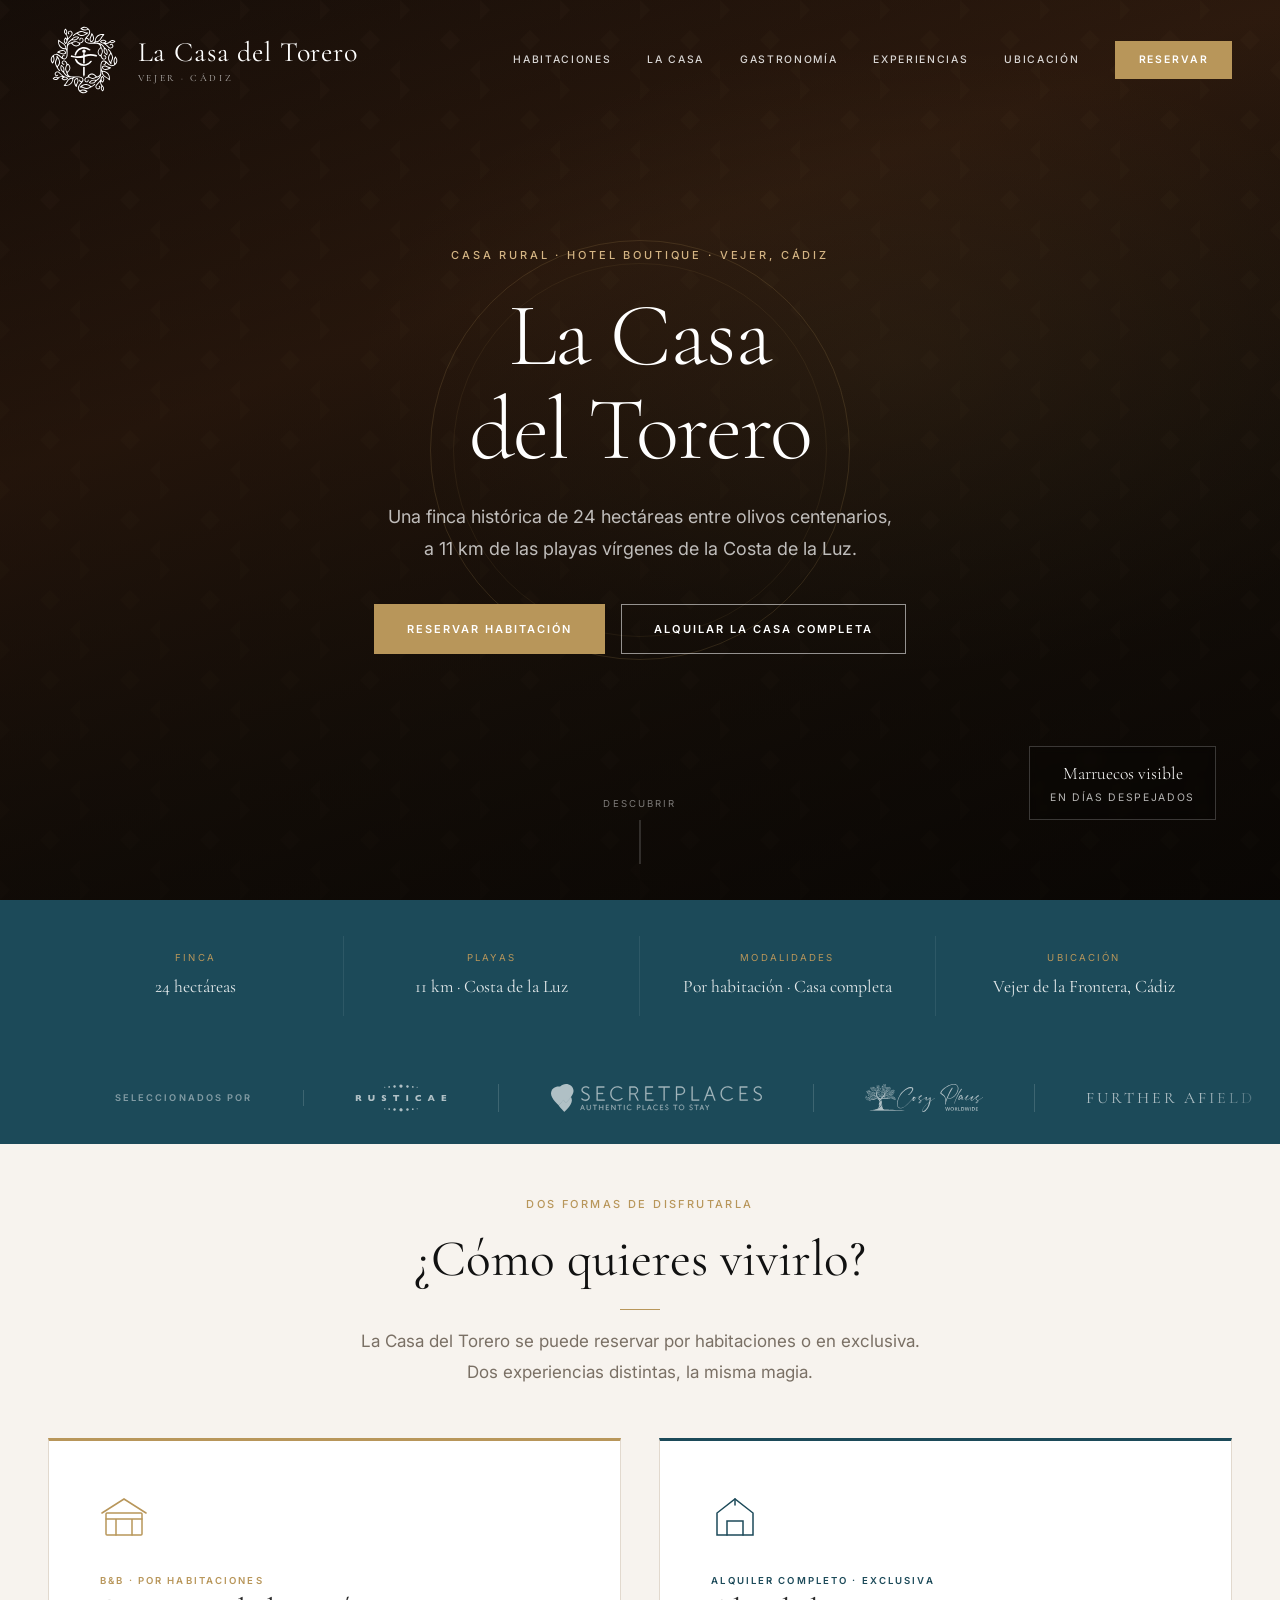
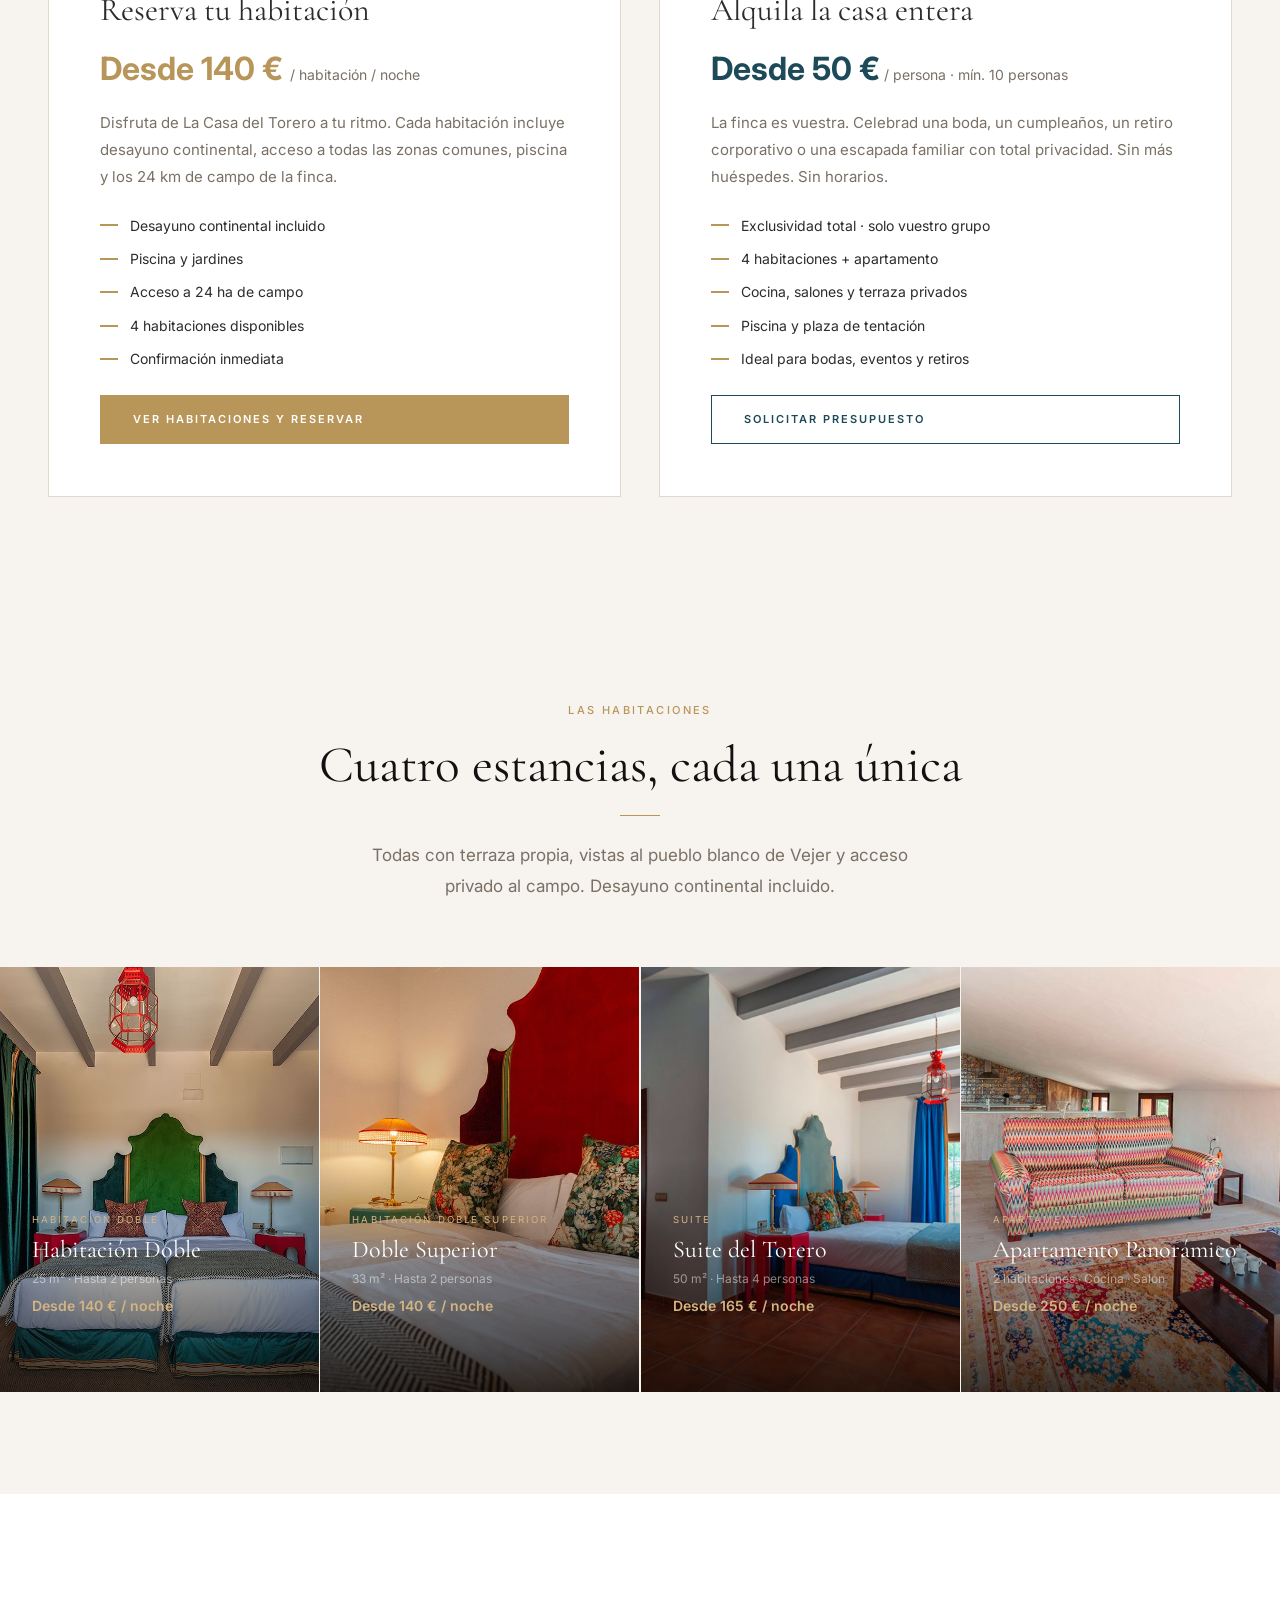
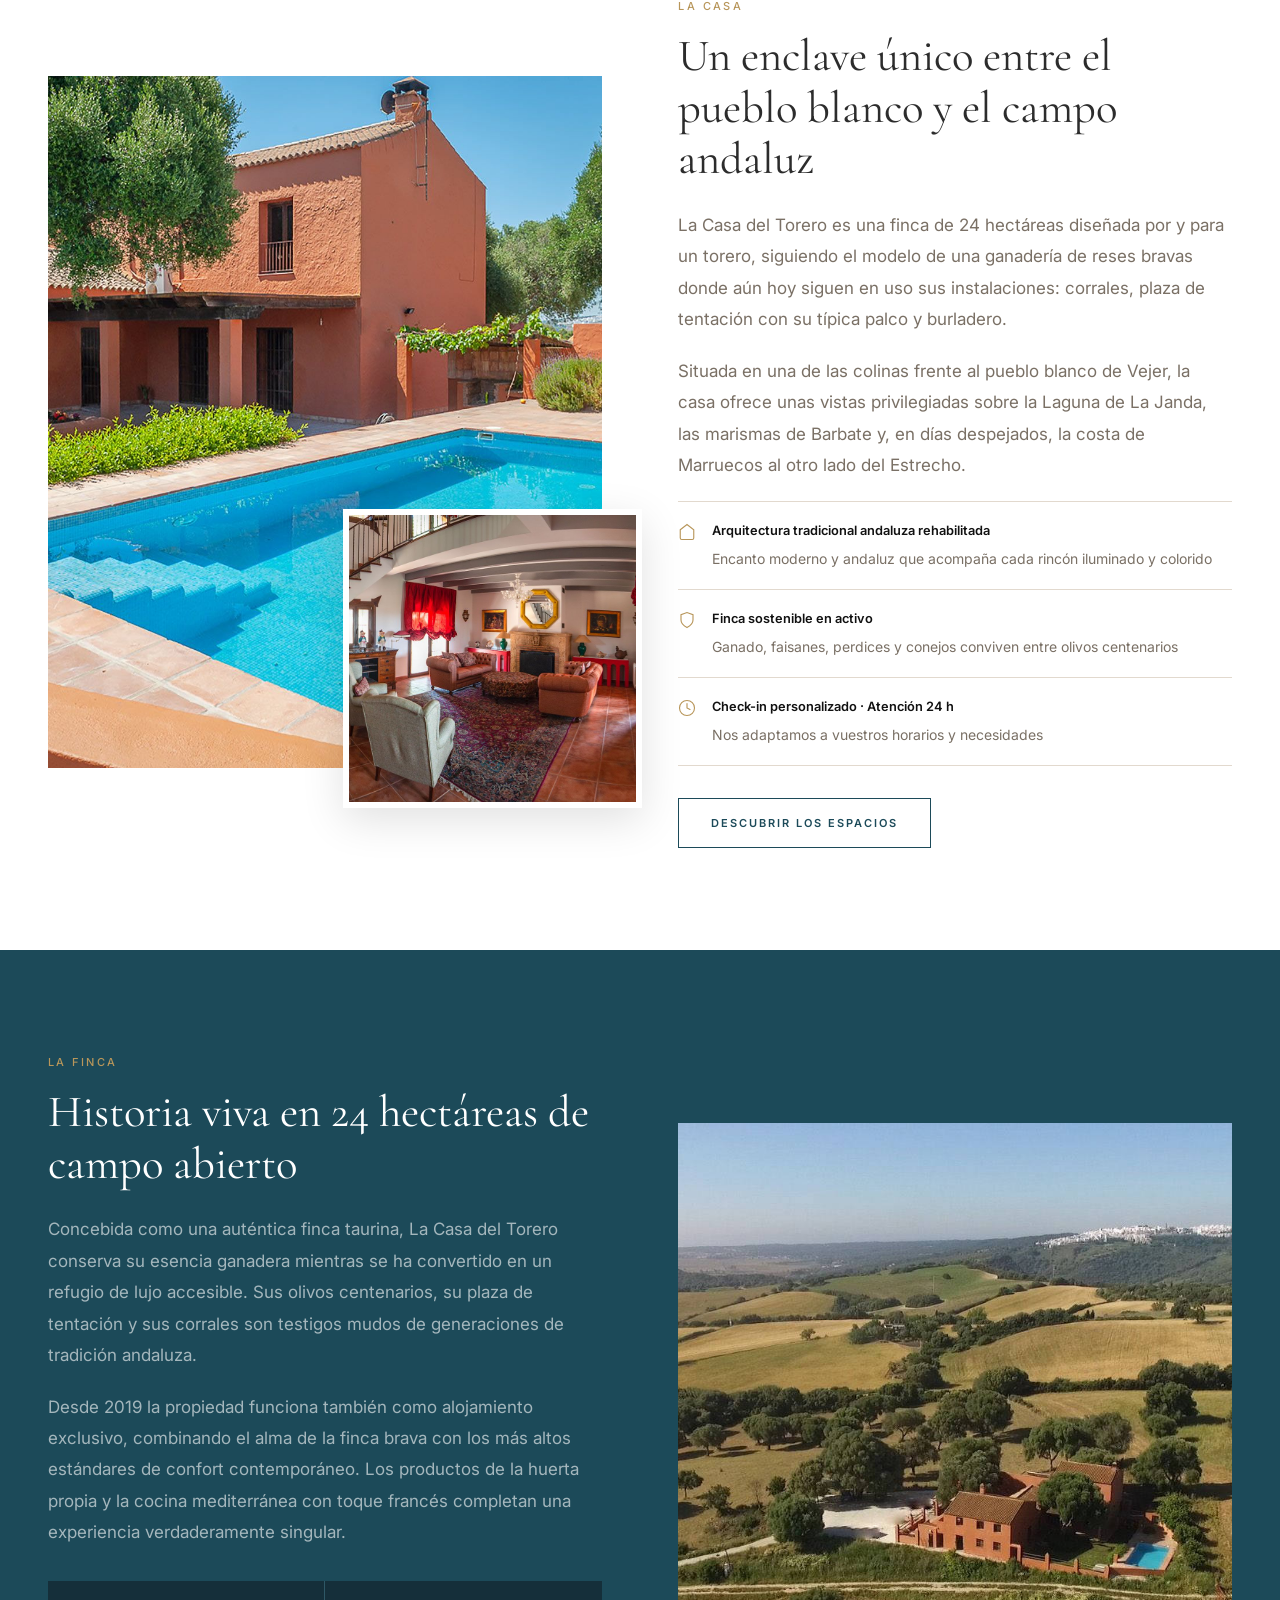
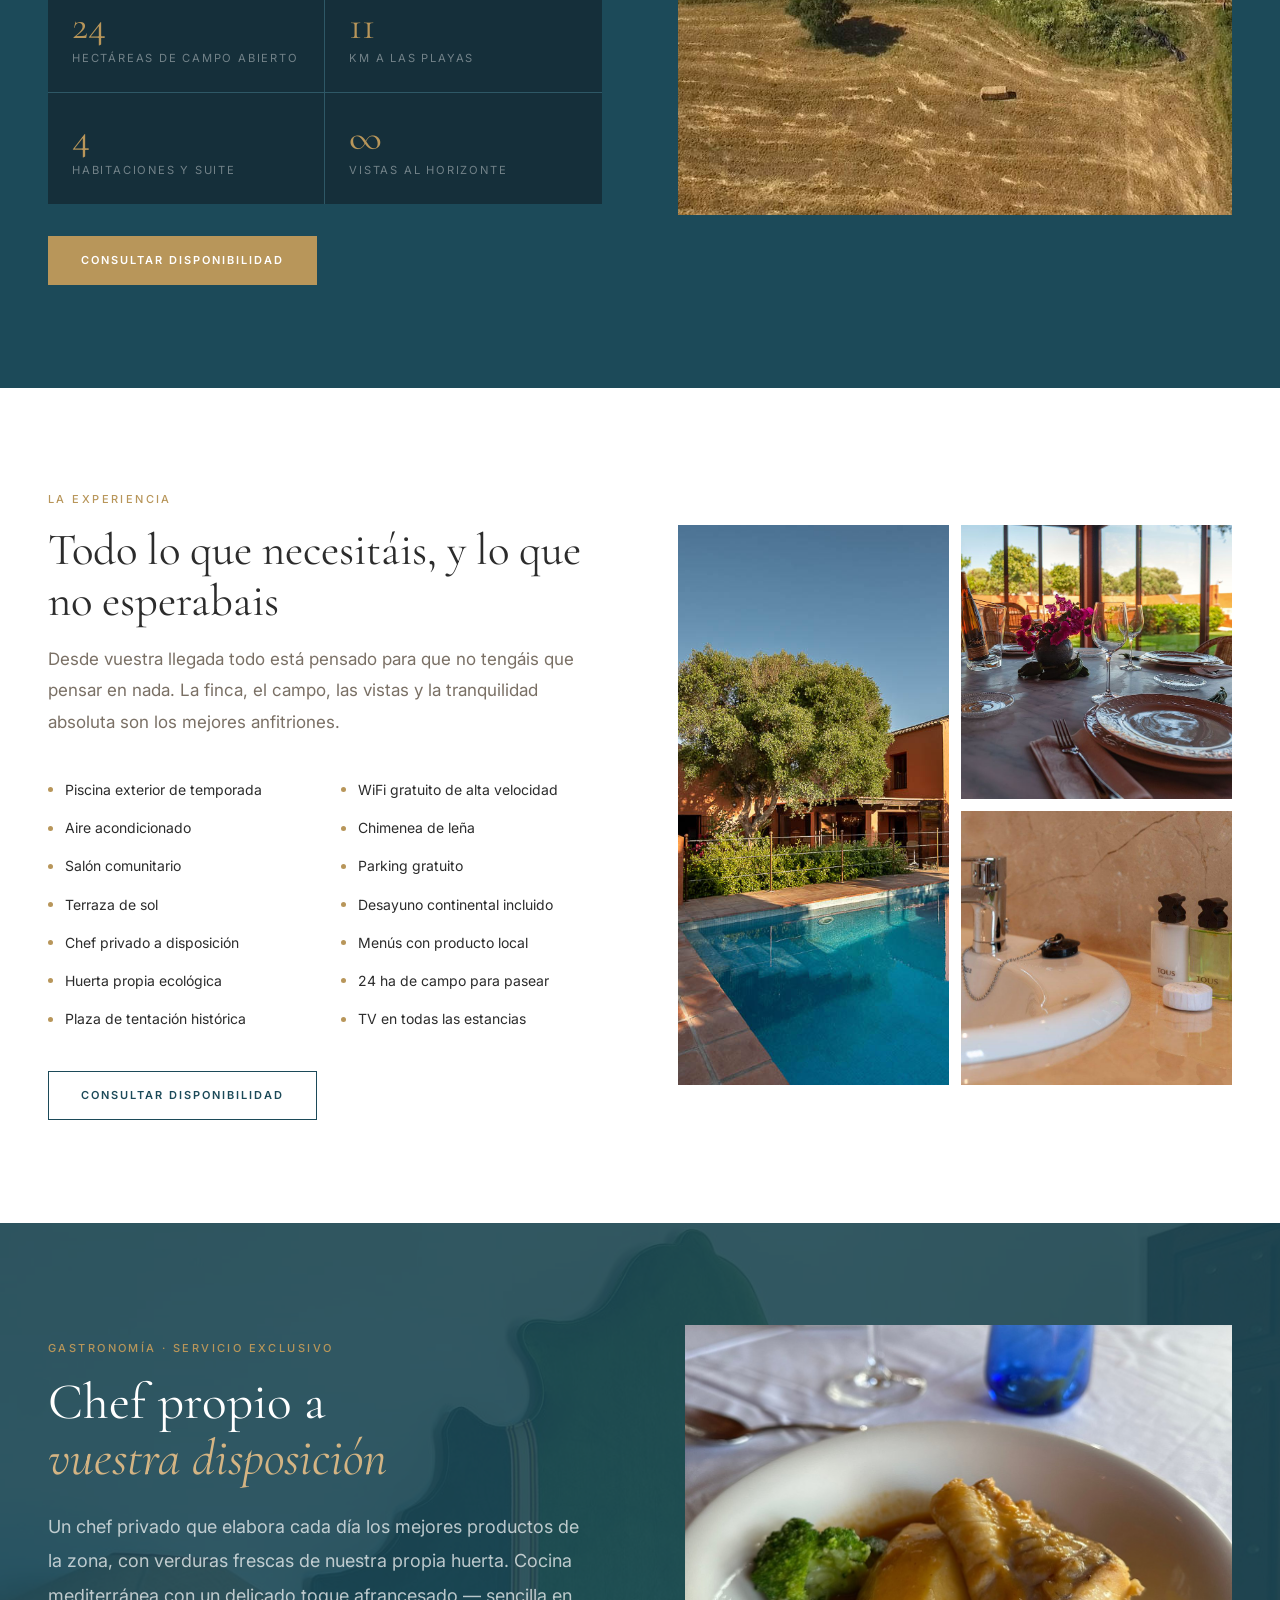
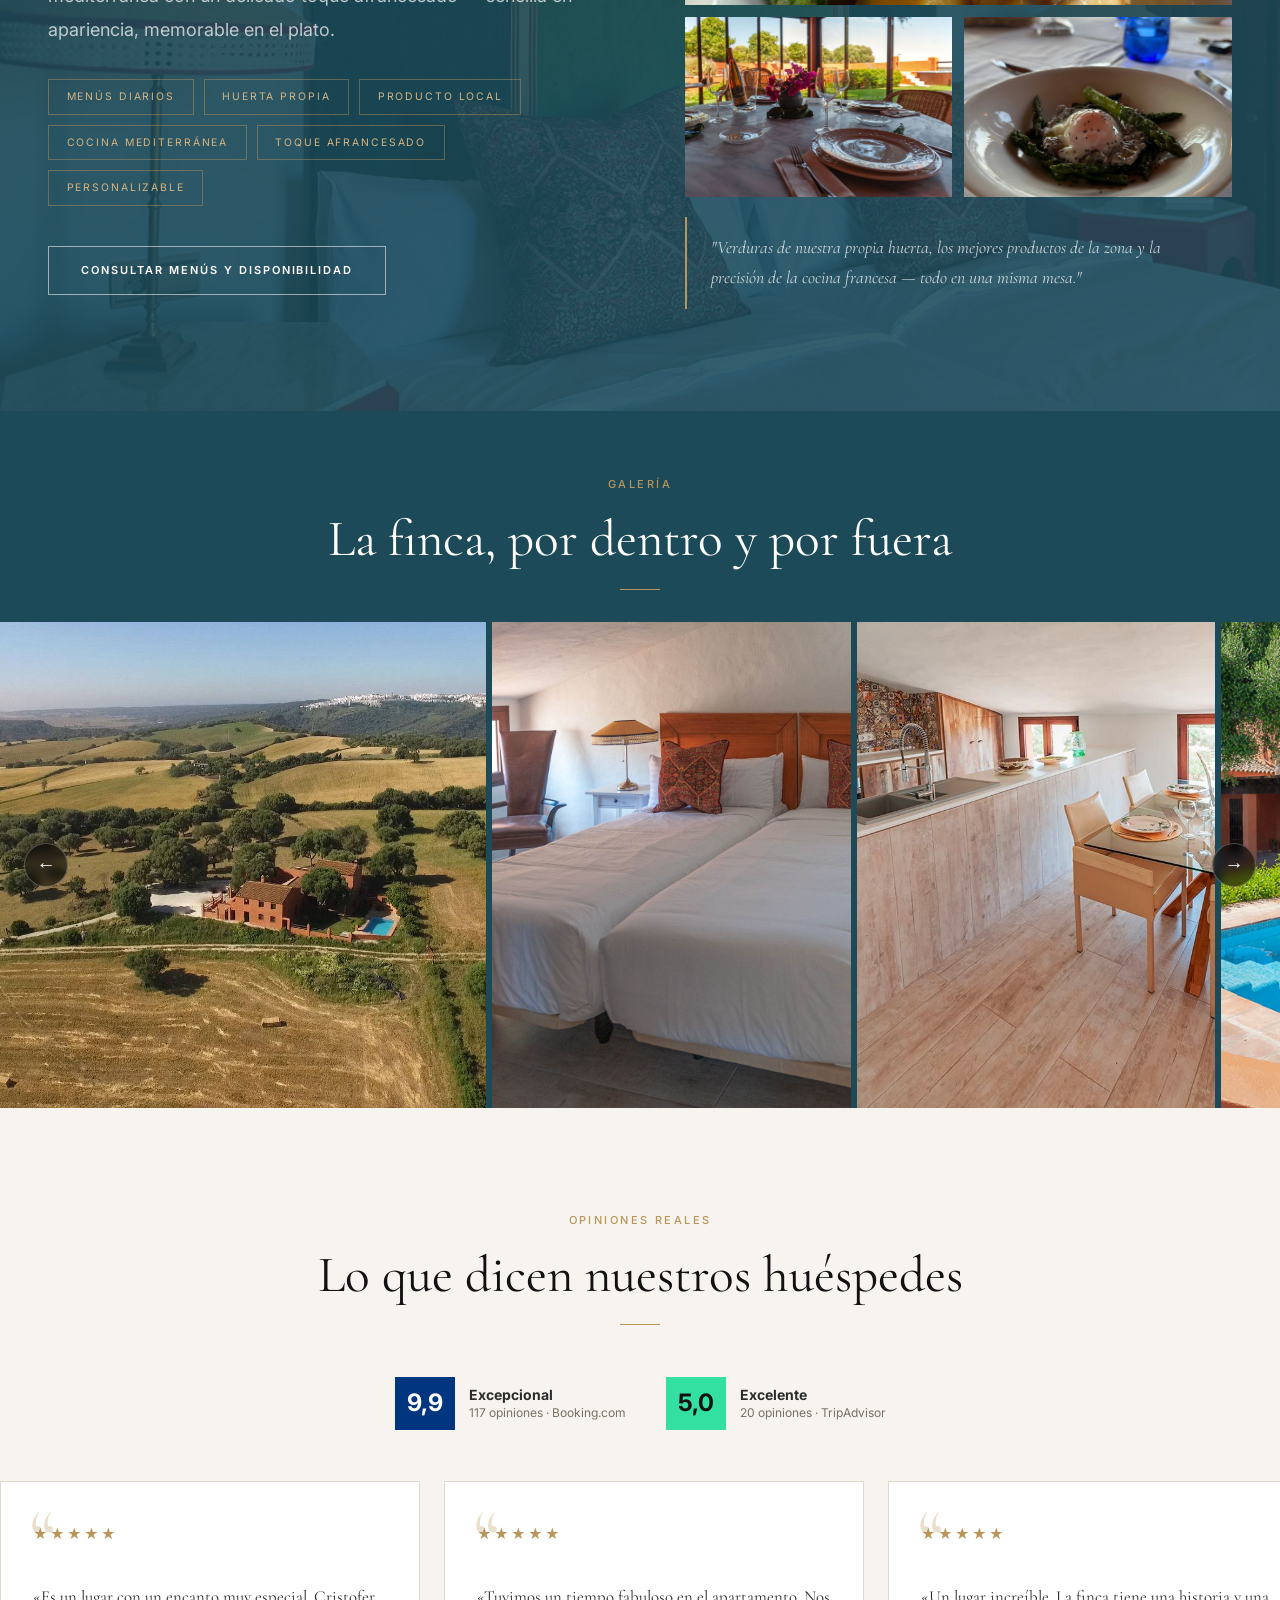
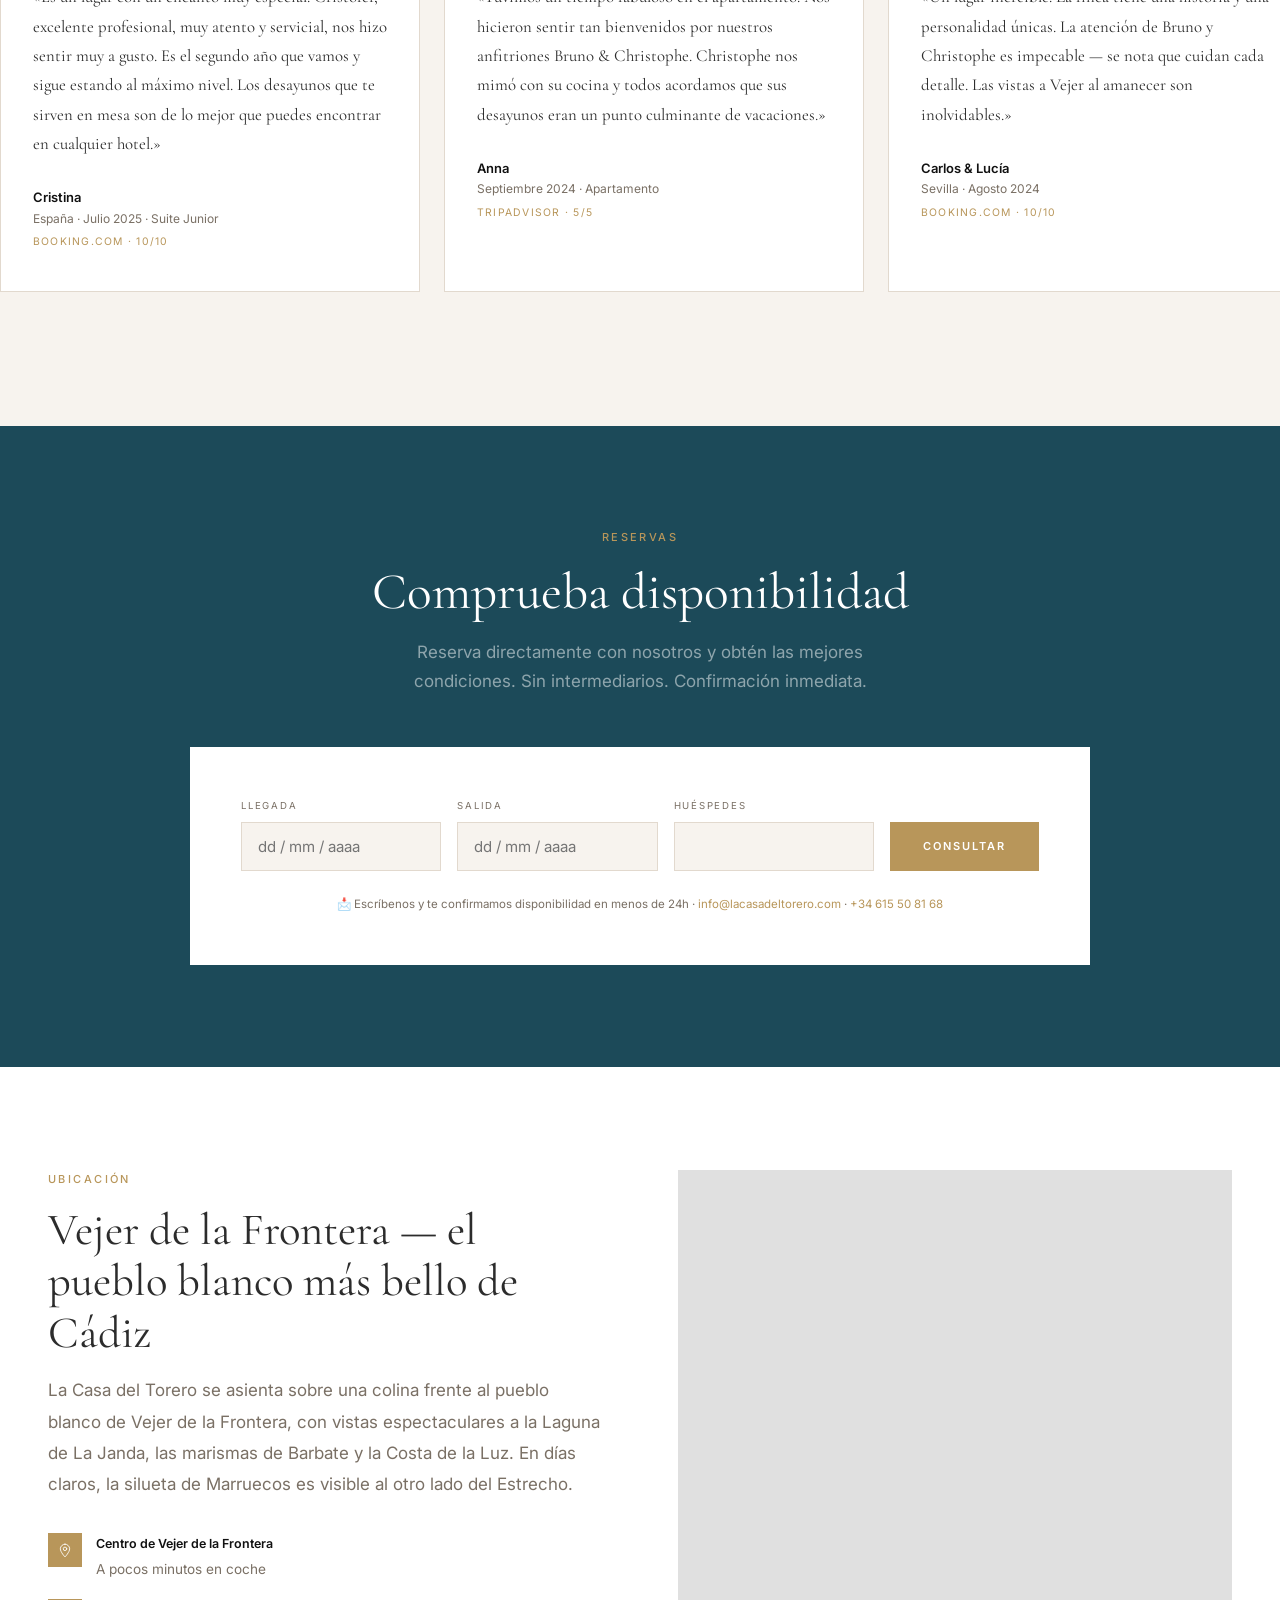
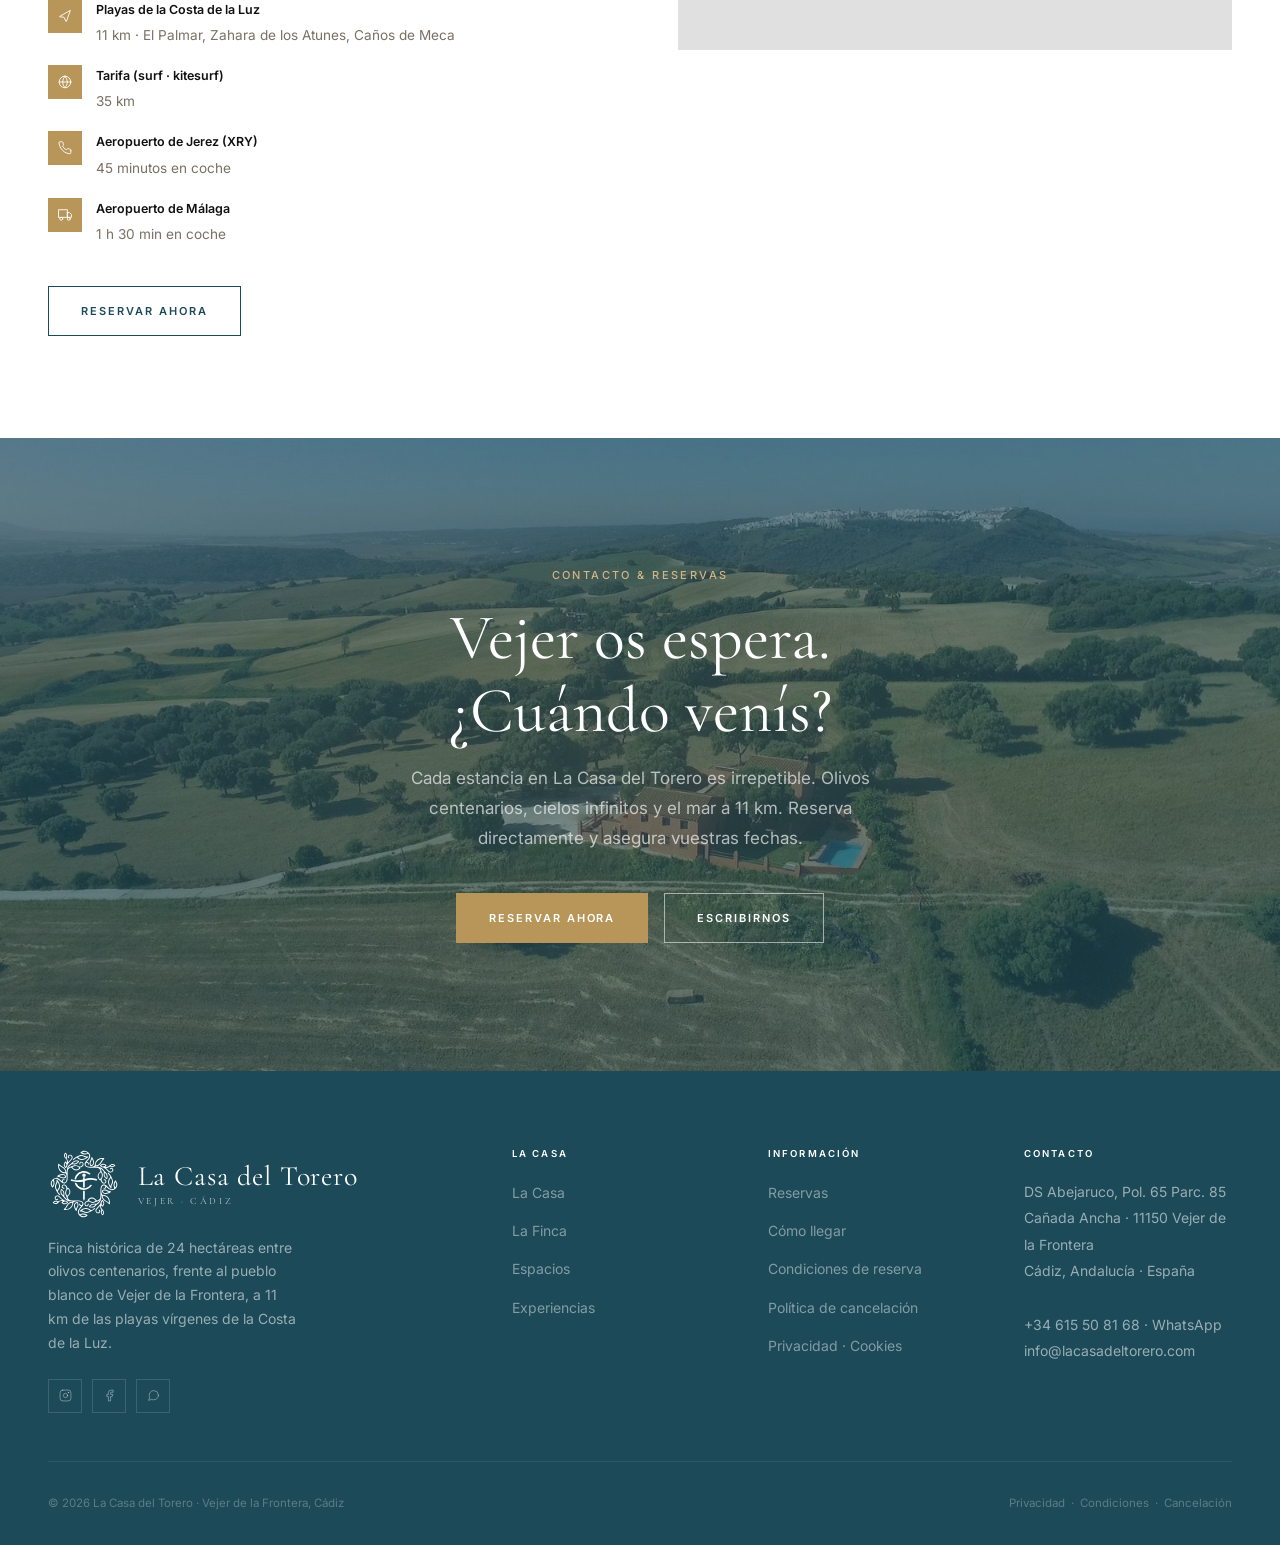
==== preview.html @ 90f1a8ae "Prestige bar: assign logo_es.svg to The Hotel Guru" ====
<!DOCTYPE html>
<html lang="es">
<head>
<meta charset="UTF-8">
<meta name="viewport" content="width=device-width, initial-scale=1">

<!-- ═══════════════════════════════════════
     SEO — Español (hreflang para EN/FR/DE via plugin de traducción)
     El plugin (p.ej. TranslatePress / Polylang) añadirá automáticamente:
     <link rel="alternate" hreflang="en" href=".../?lang=en">
     <link rel="alternate" hreflang="fr" href=".../?lang=fr">
     <link rel="alternate" hreflang="de" href=".../?lang=de">
════════════════════════════════════════ -->
<title>La Casa del Torero | Casa Rural de Lujo en Vejer de la Frontera, Cádiz</title>
<meta name="description" content="Casa rural de alquiler completo en Vejer de la Frontera. 24 hectáreas de finca, piscina, vistas a la Laguna de La Janda y a 11 km de las playas de la Costa de la Luz. Diseñada por un torero, rehabilitada con elegancia.">
<meta name="keywords" content="casa rural Vejer de la Frontera, alquiler completo Cádiz, casa rural Costa de la Luz, hotel boutique Vejer, finca Andalucía alquiler, La Casa del Torero">
<meta name="robots" content="index, follow">
<link rel="canonical" href="https://www.lacasadeltorero.com/">
<link rel="icon" type="image/svg+xml" href="assets/favicon.svg">
<link rel="alternate icon" href="assets/favicon.svg">

<!-- Open Graph -->
<meta property="og:type" content="website">
<meta property="og:title" content="La Casa del Torero | Casa Rural de Lujo · Vejer de la Frontera">
<meta property="og:description" content="Finca histórica de 24 ha en Vejer de la Frontera. Alquiler completo en exclusiva, piscina y vistas únicas a la Costa de la Luz y Marruecos.">
<meta property="og:url" content="https://www.lacasadeltorero.com/">
<meta property="og:locale" content="es_ES">
<meta property="og:locale:alternate" content="en_GB">
<meta property="og:locale:alternate" content="fr_FR">
<meta property="og:locale:alternate" content="de_DE">

<!-- Schema.org structured data — clave para SEO local y de alojamiento -->
<script type="application/ld+json">
{
  "@context": "https://schema.org",
  "@type": "LodgingBusiness",
  "name": "La Casa del Torero",
  "description": "Casa rural de alquiler completo en Vejer de la Frontera, Cádiz. Finca histórica de 24 hectáreas diseñada por un torero, con piscina y vistas a la Costa de la Luz.",
  "url": "https://www.lacasadeltorero.com",
  "telephone": "+34615508168",
  "email": "info@lacasadeltorero.com",
  "address": {
    "@type": "PostalAddress",
    "streetAddress": "DS Abejaruco, Pol. 65 Parc. 85, Cañada Ancha",
    "postalCode": "11150",
    "addressLocality": "Vejer de la Frontera",
    "addressRegion": "Cádiz",
    "addressCountry": "ES"
  },
  "geo": {
    "@type": "GeoCoordinates",
    "latitude": "36.27762390730022",
    "longitude": "-5.953142849633493"
  },
  "amenityFeature": [
    {"@type": "LocationFeatureSpecification", "name": "Piscina exterior", "value": true},
    {"@type": "LocationFeatureSpecification", "name": "WiFi gratuito", "value": true},
    {"@type": "LocationFeatureSpecification", "name": "Parking gratuito", "value": true},
    {"@type": "LocationFeatureSpecification", "name": "Aire acondicionado", "value": true},
    {"@type": "LocationFeatureSpecification", "name": "Chimenea", "value": true}
  ],
  "numberOfRooms": 4,
  "starRating": {"@type": "Rating", "ratingValue": "5"}
}
</script>

<link rel="preconnect" href="https://fonts.googleapis.com">
<link rel="preconnect" href="https://fonts.gstatic.com" crossorigin>
<link href="https://fonts.googleapis.com/css2?family=Cormorant+Garamond:ital,wght@0,300;0,400;0,500;1,300;1,400&family=Inter:wght@400;500;600&display=swap" rel="stylesheet">

<style>
/* ═══════════ VARIABLES ═══════════ */
:root {
  --cream:     #F7F3EE;
  --white:     #FFFFFF;
  --black:     #111111;
  --gold:      #B8965A;
  --gold-lt:   #D4B483;
  --blue:      #1C4A59;
  --blue-lt:   #2a6478;
  --red:       #C0655C;
  --text:      #2C2C2C;
  --muted:     #7A7065;
  --border:    #E2D9CE;
  --serif:     'Cormorant Garamond', Georgia, serif;
  --sans:      'Inter', system-ui, sans-serif;
  --max-w:     1280px;
  --py:        clamp(4rem, 8vw, 8rem);
  --ease:      0.4s cubic-bezier(0.25, 0.46, 0.45, 0.94);
}
*, *::before, *::after { box-sizing: border-box; margin: 0; padding: 0; }
html { scroll-behavior: smooth; }
body { font-family: var(--sans); color: var(--text); background: var(--white); line-height: 1.7; -webkit-font-smoothing: antialiased; }
img, video { max-width: 100%; display: block; }
a { color: inherit; text-decoration: none; }
ul { list-style: none; }
.container { width: 100%; max-width: var(--max-w); margin-inline: auto; padding-inline: clamp(1.25rem,5vw,3rem); }
h1,h2,h3,h4 { font-family: var(--serif); font-weight: 400; line-height: 1.15; }
.eyebrow { font-family: var(--sans); font-size: .6875rem; font-weight: 500; letter-spacing: .22em; text-transform: uppercase; color: var(--gold); display: block; margin-bottom: 1rem; }
.section-title { font-size: clamp(2.25rem,4vw,3.75rem); color: var(--black); }
.section-body { font-size: 1.0625rem; color: var(--muted); max-width: 52ch; line-height: 1.85; }
.gold-rule { width: 40px; height: 1px; background: var(--gold); margin: 1.25rem auto 0; }

/* ═══════════ BUTTONS ═══════════ */
.btn {
  display: inline-flex; align-items: center; gap: .625rem;
  font-family: var(--sans); font-size: .6875rem; font-weight: 600;
  letter-spacing: .18em; text-transform: uppercase;
  padding: .9rem 2rem; border: 1.5px solid currentColor;
  transition: background var(--ease), color var(--ease), border-color var(--ease);
  cursor: pointer;
}
.btn--gold   { background: var(--gold); border-color: var(--gold); color: var(--white); }
.btn--gold:hover { background: #9e7d48; border-color: #9e7d48; color: var(--white); }
.btn--ghost  { background: transparent; border-color: rgba(255,255,255,.55); color: var(--white); }
.btn--ghost:hover { background: var(--white); border-color: var(--white); color: var(--black); }
.btn--dark   { background: transparent; border-color: var(--blue); color: var(--blue); }
.btn--dark:hover { background: var(--blue); border-color: var(--blue); color: var(--white); }

/* NAV CTA — fijo, nunca blanco sobre blanco */
.nav-cta {
  font-family: var(--sans); font-size: .65rem; font-weight: 600;
  letter-spacing: .18em; text-transform: uppercase;
  padding: .55rem 1.4rem;
  border: 1.5px solid var(--gold);
  background: var(--gold); color: var(--white);
  transition: background var(--ease), color var(--ease);
}
.nav-cta:hover { background: #9e7d48; border-color: #9e7d48; color: var(--white); }
#site-header.scrolled .nav-cta { background: var(--gold); border-color: var(--gold); color: var(--white); }
#site-header.scrolled .nav-cta:hover { background: #9e7d48; }

/* ═══════════ HEADER ═══════════ */
#site-header {
  position: fixed; top: 0; left: 0; right: 0; z-index: 100;
  padding: 1.5rem 0;
  transition: background var(--ease), padding var(--ease), box-shadow var(--ease);
}
#site-header.scrolled {
  background: rgba(255,255,255,.97); backdrop-filter: blur(10px);
  padding: .875rem 0; box-shadow: 0 1px 0 var(--border);
}
#site-header .container { display: flex; align-items: center; justify-content: space-between; }

.site-logo {
  display: flex; align-items: center; gap: 1.1rem;
  color: var(--white); transition: color var(--ease); text-decoration: none;
  z-index: 101; position: relative;
}
.site-logo__svg { height: 72px; width: auto; flex-shrink: 0; }
.site-logo__name {
  font-family: var(--serif); font-size: 1.75rem; font-weight: 400;
  letter-spacing: .03em; line-height: 1.15; color: inherit;
  white-space: nowrap;
}
.site-logo__name em {
  display: block; font-style: normal; font-size: .6rem;
  letter-spacing: .28em; text-transform: uppercase; opacity: .7; margin-top: .25rem;
}
#site-header.scrolled .site-logo { color: var(--blue); }
#site-footer .site-logo { color: var(--white); }
#site-footer .site-logo:hover { color: var(--gold-lt); }

.primary-nav { display: flex; align-items: center; gap: 2.25rem; }
.primary-nav > a:not(.nav-cta) {
  font-size: .65rem; font-weight: 500; letter-spacing: .16em; text-transform: uppercase;
  color: rgba(255,255,255,.82); transition: color var(--ease); position: relative;
}
.primary-nav > a:not(.nav-cta)::after {
  content: ''; position: absolute; bottom: -3px; left: 0; width: 0; height: 1px;
  background: var(--gold); transition: width var(--ease);
}
.primary-nav > a:not(.nav-cta):hover { color: var(--white); }
.primary-nav > a:not(.nav-cta):hover::after { width: 100%; }
#site-header.scrolled .primary-nav > a:not(.nav-cta) { color: var(--muted); }
#site-header.scrolled .primary-nav > a:not(.nav-cta):hover { color: var(--blue); }

.nav-toggle { display: none; flex-direction: column; gap: 5px; background: none; border: none; cursor: pointer; padding: 4px; z-index: 101; }
.nav-toggle span { display: block; width: 26px; height: 1.5px; background: var(--white); transition: var(--ease); }
#site-header.scrolled .nav-toggle span { background: var(--black); }

/* ═══════════ HERO (vídeo) ═══════════ */
.hero {
  position: relative; height: 100svh; min-height: 620px;
  display: flex; align-items: center; justify-content: center;
  text-align: center; overflow: hidden;
}

/* Contenedor vídeo */
.hero__video-wrap {
  position: absolute; inset: 0; z-index: 0;
}
.hero__video-wrap video {
  width: 100%; height: 100%; object-fit: cover;
  /* Fallback si no hay vídeo: gradiente que simula la finca */
}
/* Fallback cuando no hay fichero de vídeo (preview) */
.hero__video-wrap::before {
  content: '';
  position: absolute; inset: 0;
  background: linear-gradient(160deg, #1a100a 0%, #3b2212 35%, #22180e 65%, #0d0a06 100%);
  z-index: -1;
}
/* Patrón decorativo sobre el fondo fallback */
.hero__video-wrap::after {
  content: '';
  position: absolute; inset: 0;
  background-image:
    radial-gradient(ellipse 60% 50% at 70% 40%, rgba(185,150,90,.12) 0%, transparent 70%),
    url("data:image/svg+xml,%3Csvg width='80' height='80' viewBox='0 0 80 80' xmlns='http://www.w3.org/2000/svg'%3E%3Cg fill='%23c9a96e' fill-opacity='0.035'%3E%3Cpath d='M40 40 L50 30 L60 40 L50 50Z'/%3E%3Cpath d='M0 0 L10 10 L0 20Z'/%3E%3Cpath d='M80 80 L70 70 L80 60Z'/%3E%3C/g%3E%3C/svg%3E");
  pointer-events: none;
}

.hero__overlay {
  position: absolute; inset: 0; z-index: 1;
  background: linear-gradient(
    to bottom,
    rgba(8,5,3,.28) 0%,
    rgba(8,5,3,.48) 55%,
    rgba(8,5,3,.68) 100%
  );
}

/* Círculo decorativo dorado */
.hero__deco {
  position: absolute; z-index: 2;
  width: 420px; height: 420px;
  border: 1px solid rgba(185,150,90,.18); border-radius: 50%;
  top: 50%; left: 50%; transform: translate(-50%,-50%);
  pointer-events: none;
}
.hero__deco::before {
  content: ''; position: absolute; inset: 22px;
  border: 1px solid rgba(185,150,90,.09); border-radius: 50%;
}

.hero__content {
  position: relative; z-index: 3;
  color: var(--white); padding-inline: 1.5rem; max-width: 820px;
}
.hero__eyebrow {
  font-family: var(--sans); font-size: .6875rem; font-weight: 500;
  letter-spacing: .26em; text-transform: uppercase; color: var(--gold-lt);
  display: block; margin-bottom: 1.5rem;
  opacity: 0; transform: translateY(16px); animation: fadeUp .9s .3s forwards;
}
.hero__title {
  font-family: var(--serif); font-size: clamp(3rem,7vw,6.5rem);
  font-weight: 300; line-height: 1.05; letter-spacing: -.02em; margin-bottom: 1.5rem;
  opacity: 0; transform: translateY(20px); animation: fadeUp .9s .55s forwards;
}
.hero__subtitle {
  font-size: clamp(.9375rem,1.5vw,1.125rem); color: rgba(255,255,255,.72);
  max-width: 46ch; margin-inline: auto; margin-bottom: 2.5rem; line-height: 1.75;
  opacity: 0; transform: translateY(16px); animation: fadeUp .9s .8s forwards;
}
.hero__actions {
  display: flex; gap: 1rem; justify-content: center; flex-wrap: wrap;
  opacity: 0; transform: translateY(16px); animation: fadeUp .9s 1.05s forwards;
}

/* Indicador "Morocco visible" */
.hero__badge {
  position: absolute; bottom: 5rem; right: clamp(1.5rem,5vw,4rem); z-index: 3;
  border: 1px solid rgba(255,255,255,.2); padding: .75rem 1.25rem;
  color: rgba(255,255,255,.7); font-size: .65rem; letter-spacing: .16em;
  text-transform: uppercase; text-align: center; backdrop-filter: blur(4px);
  background: rgba(0,0,0,.2);
  opacity: 0; animation: fadeUp .9s 1.4s forwards;
}
.hero__badge strong { display: block; font-family: var(--serif); font-size: 1.1rem; color: var(--white); letter-spacing: 0; text-transform: none; font-weight: 300; }

.hero__scroll {
  position: absolute; bottom: 2.25rem; left: 50%; transform: translateX(-50%);
  z-index: 3; display: flex; flex-direction: column; align-items: center; gap: .5rem;
  color: rgba(255,255,255,.45); font-size: .6rem; letter-spacing: .22em; text-transform: uppercase;
}
.hero__scroll::after {
  content: ''; width: 1px; height: 44px; background: rgba(255,255,255,.3);
  animation: scrollLine 1.8s ease-in-out infinite;
}


/* ═══════════ INTRO STRIP ═══════════ */
.intro-strip { background: var(--blue); color: var(--white); padding: 2.25rem 0; }
.intro-strip__inner { display: grid; grid-template-columns: repeat(4,1fr); text-align: center; }
.intro-strip__item { padding: .875rem 1.5rem; border-right: 1px solid rgba(255,255,255,.08); }
.intro-strip__item:last-child { border-right: none; }
.intro-strip__label { font-size: .6rem; letter-spacing: .22em; text-transform: uppercase; color: var(--gold); margin-bottom: .375rem; }
.intro-strip__value { font-family: var(--serif); font-size: 1.1rem; color: rgba(255,255,255,.88); }

/* ═══════════ ABOUT ═══════════ */
.about { padding: var(--py) 0; background: var(--white); }
.about__inner { display: grid; grid-template-columns: 1fr 1fr; gap: clamp(3rem,6vw,7rem); align-items: center; }
.about__image-wrap { position: relative; }
.about__image-main {
  width: 100%; aspect-ratio: 4/5; object-fit: cover;
  background: linear-gradient(145deg, #e8ddd0, #d4c4b0);
  display: flex; align-items: center; justify-content: center;
}
.img-ph { display: flex; flex-direction: column; align-items: center; justify-content: center; width: 100%; height: 100%; color: var(--muted); font-size: .7rem; letter-spacing: .12em; text-transform: uppercase; gap: .75rem; font-family: var(--sans); }
.img-ph svg { opacity: .25; }
.about__image-accent {
  position: absolute; bottom: -2.5rem; right: -2.5rem; width: 54%;
  aspect-ratio: 1; background: linear-gradient(145deg, #c4b09a, #b09880);
  border: 6px solid var(--white); box-shadow: 0 12px 40px rgba(0,0,0,.12);
  display: flex; align-items: center; justify-content: center;
}
.about__title { font-size: clamp(2rem,3.5vw,3.25rem); margin-bottom: 1.5rem; }
.about__text { font-size: 1.0625rem; color: var(--muted); line-height: 1.85; margin-bottom: 1.25rem; }
.about__detail { display: flex; align-items: flex-start; gap: 1rem; padding: 1.1rem 0; border-top: 1px solid var(--border); }
.about__detail:last-of-type { border-bottom: 1px solid var(--border); margin-bottom: 2rem; }
.about__detail-icon { width: 18px; height: 18px; flex-shrink: 0; margin-top: 3px; color: var(--gold); }
.about__detail-text strong { display: block; font-size: .8rem; font-weight: 600; margin-bottom: .18rem; color: var(--black); font-family: var(--sans); }
.about__detail-text span { font-size: .875rem; color: var(--muted); }

/* ═══════════ FINCA / HISTORIA ═══════════ */
.finca { padding: var(--py) 0; background: var(--blue); color: var(--white); }
.finca__inner { display: grid; grid-template-columns: 1fr 1fr; gap: clamp(3rem,6vw,7rem); align-items: center; }
.finca__content .eyebrow { color: var(--gold); }
.finca__title { font-size: clamp(2rem,3.5vw,3.25rem); color: var(--white); margin-bottom: 1.5rem; }
.finca__text { font-size: 1.0625rem; color: rgba(255,255,255,.6); line-height: 1.85; margin-bottom: 1.25rem; }
.finca__stat-grid { display: grid; grid-template-columns: 1fr 1fr; gap: 1px; background: rgba(255,255,255,.08); margin: 2rem 0; }
.finca__stat { background: var(--blue-dark, #152f3a); padding: 1.5rem; }
.finca__stat-number { font-family: var(--serif); font-size: 2.5rem; color: var(--gold); line-height: 1; margin-bottom: .25rem; }
.finca__stat-label { font-size: .7rem; letter-spacing: .16em; text-transform: uppercase; color: rgba(255,255,255,.4); }
.finca__image {
  width: 100%; aspect-ratio: 4/5;
  background: linear-gradient(145deg, #2d1e14, #1a1209);
  display: flex; align-items: center; justify-content: center;
}

/* ═══════════ SPACES ═══════════ */
.spaces { padding: var(--py) 0; background: var(--cream); }
.spaces__header { text-align: center; margin-bottom: clamp(3rem,5vw,5rem); }
.spaces__header .section-body { margin-inline: auto; margin-top: 1rem; }
.spaces__grid { display: grid; grid-template-columns: repeat(4,1fr); gap: 1.5px; }
.space-card { position: relative; overflow: hidden; cursor: pointer; }
.space-card__img {
  width: 100%; aspect-ratio: 3/4; object-fit: cover;
  transition: transform .7s ease; display: flex; align-items: center; justify-content: center;
}
.space-card:hover .space-card__img { transform: scale(1.05); }
.s1 { background: linear-gradient(145deg,#4a3020,#2d1e12); }
.s2 { background: linear-gradient(145deg,#2a2018,#1a1510); }
.s3 { background: linear-gradient(145deg,#1a2820,#101812); }
.space-card__overlay {
  position: absolute; inset: 0;
  background: linear-gradient(to top,rgba(8,5,3,.78) 0%,rgba(8,5,3,0) 55%);
  display: flex; flex-direction: column; justify-content: flex-end;
  padding: 2rem; color: var(--white);
}
.space-card__tag { font-size: .6rem; letter-spacing: .22em; text-transform: uppercase; color: var(--gold-lt); margin-bottom: .5rem; }
.space-card__name { font-family: var(--serif); font-size: 1.5rem; line-height: 1.2; margin-bottom: .25rem; }
.space-card__size { font-size: .75rem; color: rgba(255,255,255,.5); margin-bottom: .25rem; }
.space-card__desc { font-size: .8125rem; color: rgba(255,255,255,.65); max-height: 0; overflow: hidden; transition: max-height .4s ease, opacity .4s ease; opacity: 0; }
.space-card:hover .space-card__desc { max-height: 80px; opacity: 1; }

/* ═══════════ SPACES PRICE ═══════════ */
.space-card__price { font-size: .875rem; color: var(--gold-lt); font-weight: 600; margin-bottom: .5rem; }
.space-card__cta { display: inline-block; margin-top: .75rem; font-size: .72rem; letter-spacing: .14em; text-transform: uppercase; color: var(--white); border-bottom: 1px solid rgba(255,255,255,.45); padding-bottom: 2px; transition: color var(--ease), border-color var(--ease); opacity:0; transition: opacity .4s ease .1s; }
.space-card:hover .space-card__cta { opacity: 1; }
.space-card:hover .space-card__cta:hover { color: var(--gold); border-color: var(--gold); }

/* ═══════════ MODALITY ═══════════ */
.modality { padding: clamp(2rem,4vw,4rem) 0 var(--py); background: var(--cream); }
.modality__header { text-align: center; margin-bottom: clamp(2.5rem,4vw,4rem); }
.modality__header p { max-width: 52ch; margin: 1rem auto 0; color: var(--muted); font-size: 1.0625rem; line-height: 1.8; }
.modality__grid { display: grid; grid-template-columns: 1fr 1fr; gap: clamp(1.5rem,3vw,2.5rem); }
.modality-card { background: var(--white); border: 1px solid var(--border); padding: clamp(2rem,4vw,3.5rem); display: flex; flex-direction: column; gap: 1.5rem; transition: box-shadow var(--ease); }
.modality-card:hover { box-shadow: 0 12px 40px rgba(0,0,0,.08); }
.modality-card--house { border-top: 3px solid var(--blue); }
.modality-card--rooms { border-top: 3px solid var(--gold); }
.modality-card__icon { width: 48px; height: 48px; }
.modality-card__title { font-family: var(--serif); font-size: clamp(1.75rem,2.5vw,2.25rem); line-height: 1.15; }
.modality-card__price { font-size: 2rem; font-weight: 700; color: var(--blue); line-height: 1; }
.modality-card__price span { font-size: .875rem; font-weight: 400; color: var(--muted); }
.modality-card--rooms .modality-card__price { color: var(--gold); }
.modality-card__desc { color: var(--muted); font-size: .9375rem; line-height: 1.8; }
.modality-card__features { display: flex; flex-direction: column; gap: .6rem; }
.modality-card__feat { display: flex; align-items: center; gap: .75rem; font-size: .875rem; color: var(--text); }
.modality-card__feat::before { content: ''; width: 18px; height: 2px; background: var(--gold); flex-shrink: 0; }
.modality-card__actions { margin-top: auto; }
.modality-card__actions .btn { width: 100%; text-align: center; }
@media(max-width:768px) { .modality__grid { grid-template-columns: 1fr; } }

/* ═══════════ EXPERIENCE ═══════════ */
.experience { padding: var(--py) 0; background: var(--white); }
.experience__inner { display: grid; grid-template-columns: 1fr 1fr; gap: clamp(3rem,6vw,7rem); align-items: center; }
.experience__title { font-size: clamp(2rem,3.5vw,3.25rem); margin-bottom: 1rem; }
.experience__lead { font-size: 1.0625rem; color: var(--muted); line-height: 1.85; margin-bottom: 2.5rem; }
.amenities-list { display: grid; grid-template-columns: 1fr 1fr; gap: .9rem 2rem; margin-bottom: 2.5rem; }
.amenity { display: flex; align-items: center; gap: .75rem; font-size: .875rem; color: var(--text); }
.amenity::before { content: ''; width: 5px; height: 5px; border-radius: 50%; background: var(--gold); flex-shrink: 0; }
.exp-grid { display: grid; grid-template-columns: 1fr 1fr; grid-template-rows: 1fr 1fr; gap: .75rem; height: 560px; }
.exp-img { width: 100%; height: 100%; display: flex; align-items: center; justify-content: center; }
.exp-img:first-child { grid-row: span 2; }
.ei1 { background: linear-gradient(145deg,#e8ddd0,#d0c4b4); }
.ei2 { background: linear-gradient(145deg,#d4c4b0,#c0b09a); }
.ei3 { background: linear-gradient(145deg,#c8b89a,#b4a088); }

/* ═══════════ BOOKING ═══════════ */
.booking { padding: var(--py) 0; background: var(--blue); color: var(--white); }
.booking__header { text-align: center; margin-bottom: clamp(2.5rem,4vw,4rem); }
.booking__header .section-title { color: var(--white); }
.booking__header p { margin-top: 1rem; font-size: 1.0625rem; color: rgba(255,255,255,.5); max-width: 44ch; margin-inline: auto; line-height: 1.7; }
.booking__engine { background: var(--white); color: var(--text); padding: clamp(2rem,4vw,3.5rem); max-width: 900px; margin-inline: auto; }
.booking-demo { display: grid; grid-template-columns: 1fr 1fr 1fr auto; gap: 1rem; align-items: end; }
.booking-field label { display: block; font-size: .6rem; letter-spacing: .18em; text-transform: uppercase; color: var(--muted); margin-bottom: .5rem; font-family: var(--sans); }
.booking-field input { width: 100%; padding: .875rem 1rem; border: 1px solid var(--border); font-family: var(--sans); font-size: .9375rem; background: var(--cream); color: var(--text); outline: none; transition: border-color var(--ease); }
.booking-field input:focus { border-color: var(--gold); }
.booking-note { text-align: center; font-size: .72rem; color: var(--muted); margin-top: 1.5rem; line-height: 1.6; }

/* ═══════════ TESTIMONIALS ═══════════ */
.testimonials { padding: var(--py) 0; background: var(--cream); overflow: hidden; }
.testimonials__header { text-align: center; margin-bottom: clamp(2rem,4vw,3.5rem); }
.testimonials__scores { display: flex; justify-content: center; gap: 2.5rem; margin-bottom: clamp(2rem,4vw,3.5rem); flex-wrap: wrap; }
.t-score { display: flex; align-items: center; gap: .875rem; }
.t-score__badge { font-size: 1.5rem; font-weight: 700; color: var(--white); background: var(--blue); padding: .4rem .75rem; font-family: var(--sans); }
.t-score__badge--booking { background: #003580; }
.t-score__badge--tripadvisor { background: #34e0a1; color: #111; }
.t-score__label { font-size: .75rem; font-family: var(--sans); line-height: 1.4; }
.t-score__label strong { display: block; font-size: .875rem; color: var(--text); }
.t-score__label span { color: var(--muted); }
.testimonials__slider { display: flex; gap: 1.5rem; overflow-x: auto; scroll-snap-type: x mandatory; scrollbar-width: none; -ms-overflow-style: none; cursor: grab; padding: 0 clamp(1.25rem,5vw,3rem) 2rem; }
.testimonials__slider::-webkit-scrollbar { display: none; }
.testimonials__slider.dragging { cursor: grabbing; scroll-snap-type: none; }
.t-card { flex: 0 0 clamp(280px,38vw,420px); scroll-snap-align: start; padding: 2.5rem 2rem; background: var(--white); border: 1px solid var(--border); position: relative; }
.t-card::before { content: '\201C'; font-family: var(--serif); font-size: 5rem; color: var(--gold); line-height: 1; position: absolute; top: 1rem; left: 1.75rem; opacity: .3; }
.t-card__stars { color: var(--gold); font-size: .875rem; letter-spacing: 2px; margin-bottom: .75rem; }
.t-card__text { font-family: var(--serif); font-size: 1.05rem; line-height: 1.75; color: var(--text); margin-bottom: 1.75rem; padding-top: 1.5rem; }
.t-card__name { font-size: .8125rem; font-weight: 600; color: var(--black); font-family: var(--sans); }
.t-card__origin { font-size: .75rem; color: var(--muted); }
.t-card__platform { font-size: .65rem; letter-spacing: .12em; text-transform: uppercase; color: var(--gold); margin-top: .25rem; }

/* ═══════════ CHEF / GASTRONOMÍA ═══════════ */
.gastro { padding: var(--py) 0; background: var(--blue); color: var(--white); position: relative; overflow: hidden; }
.gastro::before {
  content: ''; position: absolute; inset: 0;
  background: url('assets/img/galeria/g09.jpg') center/cover no-repeat;
  opacity: .12;
}
.gastro .container { position: relative; z-index: 2; }
.gastro__inner { display: grid; grid-template-columns: 1fr 1fr; gap: clamp(3rem,7vw,8rem); align-items: center; }
.gastro__content .eyebrow { color: var(--gold); }
.gastro__title { font-size: clamp(2.25rem,4vw,3.75rem); color: var(--white); margin-bottom: 1.5rem; line-height: 1.1; }
.gastro__title em { font-style: italic; color: var(--gold-lt); }
.gastro__lead { font-size: 1.125rem; color: rgba(255,255,255,.7); line-height: 1.9; margin-bottom: 2rem; }
.gastro__tags { display: flex; flex-wrap: wrap; gap: .625rem; margin-bottom: 2.5rem; }
.gastro__tag { font-size: .65rem; letter-spacing: .18em; text-transform: uppercase; padding: .5rem 1.1rem; border: 1px solid rgba(184,150,90,.45); color: var(--gold-lt); }
.gastro__visual { display: grid; grid-template-columns: 1fr 1fr; grid-template-rows: auto auto; gap: .75rem; }
.gastro__img { overflow: hidden; }
.gastro__img img { width: 100%; height: 100%; object-fit: cover; display: block; transition: transform .7s ease; }
.gastro__img:hover img { transform: scale(1.05); }
.gastro__img:first-child { grid-column: span 2; height: 280px; }
.gastro__img:not(:first-child) { height: 180px; }
.gastro__quote { grid-column: span 2; border-left: 2px solid var(--gold); padding: 1rem 1.5rem; margin-top: .5rem; }
.gastro__quote p { font-family: var(--serif); font-size: 1.1rem; font-style: italic; color: rgba(255,255,255,.75); line-height: 1.7; }
@media(max-width:768px) { .gastro__inner { grid-template-columns: 1fr; } .gastro__visual { display: none; } }

/* ═══════════ LOCATION ═══════════ */
.location { padding: var(--py) 0; background: var(--white); }
.location__inner { display: grid; grid-template-columns: 1fr 1fr; gap: clamp(3rem,6vw,7rem); align-items: start; }
.location__title { font-size: clamp(2rem,3.5vw,3.25rem); margin-bottom: 1rem; }
.location__text { font-size: 1.0625rem; color: var(--muted); line-height: 1.85; margin-bottom: 2rem; }
.location__points { display: flex; flex-direction: column; gap: 1.1rem; margin-bottom: 2.5rem; }
.loc-point { display: flex; align-items: flex-start; gap: .9rem; font-size: .9375rem; }
.loc-icon { width: 34px; height: 34px; background: var(--gold); display: flex; align-items: center; justify-content: center; flex-shrink: 0; color: var(--white); }
.loc-icon svg { width: 14px; height: 14px; }
.loc-point strong { display: block; font-size: .78rem; font-weight: 600; color: var(--black); margin-bottom: .12rem; font-family: var(--sans); }
.loc-point span { color: var(--muted); font-size: .85rem; }
.location__map { overflow: hidden; height: 480px; background: #e0e0e0; }
.location__map iframe { width: 100%; height: 100%; border: none; filter: grayscale(.15) contrast(1.05); }

/* ═══════════ PRESTIGE BAR ═══════════ */
.prestige-bar { background: var(--blue); overflow: hidden; position: relative; }
.prestige-bar::before,.prestige-bar::after { content:''; position:absolute; top:0; bottom:0; width:80px; z-index:2; pointer-events:none; }
.prestige-bar::before { left:0; background: linear-gradient(to right, var(--blue), transparent); }
.prestige-bar::after { right:0; background: linear-gradient(to left, var(--blue), transparent); }
.prestige-bar__label { font-family: var(--sans); font-size: .58rem; font-weight: 600; letter-spacing: .22em; text-transform: uppercase; color: rgba(255,255,255,.45); white-space: nowrap; flex-shrink: 0; }
.prestige-bar__track { display: flex; align-items: center; gap: 0; overflow-x: auto; scroll-snap-type: x mandatory; scrollbar-width: none; cursor: grab; padding: 2rem clamp(1.5rem,5vw,4rem); }
.prestige-bar__track::-webkit-scrollbar { display: none; }
.prestige-bar__track.dragging { cursor: grabbing; scroll-snap-type: none; }
.prestige-item { flex: 0 0 auto; scroll-snap-align: center; display: flex; align-items: center; justify-content: center; padding: 0 clamp(1.75rem,4vw,3.5rem); border-right: 1px solid rgba(255,255,255,.15); min-width: 160px; }
.prestige-item:last-child { border-right: none; }
.prestige-item img { height: 28px; width: auto; opacity: .65; transition: opacity var(--ease); filter: brightness(0) invert(1); }
.prestige-item:hover img { opacity: 1; }
.prestige-item__text { font-family: var(--serif); font-size: 1rem; font-weight: 400; letter-spacing: .18em; color: rgba(255,255,255,.65); white-space: nowrap; text-transform: uppercase; transition: color var(--ease); text-decoration: none; }
.prestige-item:hover .prestige-item__text { color: #fff; }

/* ═══════════ CTA BANNER ═══════════ */
.cta-banner {
  position: relative; padding: clamp(5rem,10vw,10rem) 0;
  text-align: center; overflow: hidden;
  background: var(--blue);
}
.cta-banner__bg {
  position: absolute; inset: 0;
  background-image: url('assets/img/casa/aerea.jpg');
  background-size: cover; background-position: center 40%;
  opacity: .35;
}
.cta-banner::before {
  content: ''; position: absolute; inset: 0;
  background: radial-gradient(ellipse at center, rgba(185,150,90,.18) 0%, transparent 65%);
}
.cta-banner__content { position: relative; z-index: 2; color: var(--white); }
.cta-banner__title { font-family: var(--serif); font-size: clamp(2.5rem,5vw,4.5rem); color: var(--white); margin-bottom: 1rem; }
.cta-banner__text { font-size: 1.0625rem; color: rgba(255,255,255,.65); max-width: 46ch; margin-inline: auto; margin-bottom: 2.5rem; line-height: 1.75; }
.cta-banner__actions { display: flex; gap: 1rem; justify-content: center; flex-wrap: wrap; }

/* ═══════════ FOOTER ═══════════ */
#site-footer { background: var(--blue); color: rgba(255,255,255,.55); padding: clamp(3.5rem,6vw,6rem) 0 2rem; }
.footer__grid { display: grid; grid-template-columns: 2fr 1fr 1fr 1fr; gap: 3rem; padding-bottom: 3rem; border-bottom: 1px solid rgba(255,255,255,.07); margin-bottom: 2rem; }
.footer__brand .site-logo { color: var(--white); margin-bottom: 1rem; }
.footer__brand p { font-size: .875rem; line-height: 1.7; max-width: 28ch; margin-bottom: 1.5rem; }
.footer__social { display: flex; gap: .625rem; }
.footer__social a { width: 34px; height: 34px; border: 1px solid rgba(255,255,255,.14); display: flex; align-items: center; justify-content: center; color: rgba(255,255,255,.45); transition: var(--ease); }
.footer__social a:hover { border-color: var(--gold); color: var(--gold); }
.footer__social svg { width: 13px; height: 13px; }
.footer__col h4 { font-family: var(--sans); font-size: .6rem; font-weight: 600; letter-spacing: .22em; text-transform: uppercase; color: var(--white); margin-bottom: 1.25rem; }
.footer__col ul { display: flex; flex-direction: column; gap: .7rem; }
.footer__col ul a { font-size: .875rem; color: rgba(255,255,255,.45); transition: color var(--ease); }
.footer__col ul a:hover { color: var(--gold); }
.footer__col address { font-style: normal; font-size: .875rem; line-height: 1.9; }
.footer__bottom { display: flex; justify-content: space-between; align-items: center; font-size: .72rem; color: rgba(255,255,255,.28); gap: 1rem; flex-wrap: wrap; }
.footer__bottom a:hover { color: var(--gold); }


/* ═══════════ GALLERY HOVER ═══════════ */
.glider-track div img { transition: transform .6s ease; }
.glider-track div:hover img { transform: scale(1.04); }
.glider-btn { transition: background var(--ease) !important; }
.glider-btn:hover { background: rgba(184,150,90,.85) !important; }

/* ═══════════ ANIMATIONS ═══════════ */
@keyframes fadeUp { to { opacity:1; transform:translateY(0); } }
@keyframes scrollLine {
  0%   { transform: scaleY(0); transform-origin: top; }
  50%  { transform: scaleY(1); transform-origin: top; }
  51%  { transform: scaleY(1); transform-origin: bottom; }
  100% { transform: scaleY(0); transform-origin: bottom; }
}
.reveal { opacity:0; transform:translateY(28px); transition: opacity .75s ease, transform .75s ease; }
.reveal.visible { opacity:1; transform:translateY(0); }
.d1 { transition-delay: .1s; }
.d2 { transition-delay: .2s; }
.d3 { transition-delay: .3s; }

/* ═══════════ RESPONSIVE ═══════════ */
@media(max-width:1024px){
  .intro-strip__inner { grid-template-columns: repeat(2,1fr); }
  .intro-strip__item:nth-child(2) { border-right: none; }
  .spaces__grid { grid-template-columns: 1fr 1fr; }
  .modality__grid { grid-template-columns: 1fr; }
  .footer__grid { grid-template-columns: 1fr 1fr; gap: 2rem; }
  .footer__brand { grid-column: span 2; }
}
@media(max-width:768px){
  #site-header { z-index: 200; }
  .site-logo { gap: .65rem; }
  .site-logo__svg { height: 46px; }
  .site-logo__name { font-size: 1.2rem; white-space: nowrap; }
  .site-logo__name em { font-size: .52rem; letter-spacing: .2em; }
  .primary-nav { display:none; position:fixed; inset:0; background:rgba(10,8,6,.97); flex-direction:column; justify-content:center; align-items:center; gap:2rem; z-index:90; }
  .primary-nav.open { display:flex; }
  .primary-nav > a:not(.nav-cta) { font-size:.875rem; color:rgba(255,255,255,.75); }
  .nav-cta { margin-top:1rem; padding:.875rem 2rem; }
  .nav-toggle { display:flex; }
  .about__inner,.finca__inner,.experience__inner,.location__inner { grid-template-columns:1fr; }
  .about__image-accent { right:0; bottom:-1.5rem; width:44%; border-width:4px; }
  .spaces__grid { grid-template-columns:1fr; }
  .testimonials__track { grid-template-columns:1fr; }
  .intro-strip__inner { grid-template-columns:1fr; }
  .intro-strip__item { border-right:none; border-bottom:1px solid rgba(255,255,255,.08); }
  .footer__grid { grid-template-columns:1fr; }
  .footer__brand { grid-column:span 1; }
  .booking-demo { grid-template-columns:1fr; }
  .exp-grid { height:320px; }
  .hero__badge { display:none; }
  .finca__stat-grid { grid-template-columns:1fr 1fr; }
}
</style>
</head>
<body>

<!-- ══════════════════ HEADER ══════════════════ -->
<header id="site-header">
  <div class="container">
    <a href="#" class="site-logo" aria-label="La Casa del Torero">
      <svg xmlns="http://www.w3.org/2000/svg" viewBox="0 0 1080 1080" aria-label="La Casa del Torero" role="img" class="site-logo__svg">
  <style>.st0{fill:currentColor}</style>
  <path class="st0" d="M540.05,714.48c0,.24.05.48.05.68l-.2-.68h.14Z"/>
  <path class="st0" d="M540.1,714.92l-.2.88c0-.3.04-.59.04-.88h.15Z"/>
  <path class="st0" d="M79.22,585.01c16.28-29.24,24.9-59.35,12.42-92.66-6.68-17.81-4.46-21,13.88-27.25,9.07-3.1,18.03-3.43,27.39-.86,16.76,4.56,30.45,14.05,42.9,25.62,8.43,7.82,16.05,16.62,25.02,23.73,16.73,13.25,34.97,24.09,57.33,15.05,22.78-9.2,30.18-29.64,34.65-51.56.44-2.15.46-4.4.67-6.6,3.71-40.16-.69-80.44,1.84-120.64,1.22-19.64,9.71-34.73,25.22-45.94,19.75-14.27,26.8-13.42,43.36,3.61.93.94,1.85,1.91,2.79,2.84,34.5,34.48,76.59,34.55,111.6.26,3.6-3.52,7.95-7.34,5.17-12.42-4.6-8.4,1.54-8.56,6.48-10.08,11.11-3.43,21.62-8.01,30.32-15.98,16.31-14.93,18.1-40.58,3.97-56.19-9.24-10.19-23.81-13.7-36.45-8.25-11.8,5.1-17.71,14.37-17.16,27.26.23,5.28.65,12,7.48,12.22,8.19.26,6-6.76,6.16-11.86.37-11.51,8.09-17.83,19.22-15.97,10.94,1.85,18.13,13.6,16.28,26.64-2.96,20.95-42.18,39.53-59.66,27.46-19.46-13.42-40.55-16.83-63.29-13.93-10.14,1.3-79.23,29.69-87.55,35.85-1.25,1.84-3.21,4.14-5,1.99-2.46-2.93.3-5.5,2.37-7.73,9.32-17.4,25.11-28.18,40.25-39.77,8.36-6.4,16.37-7.93,26.99-5.73,36.83,7.64,66.04-5.71,88.22-35.29,8.09-10.78,6.68-14.76-6.53-18.55-34.09-9.77-64.53-3.06-88.59,23.29-10.59,11.6-21.99,21.53-34.75,30.37-20.04,13.92-36.55,30.7-43.95,54.9-5.75,18.83-8.04,38-7.72,57.6.07,4.87,1.68,10.25-1.64,14.92-5.08-2.21-4.18-6.12-4.36-9.47-1.77-34.59-17.65-60.25-47.73-77.75-20.26-11.77-41.01-23.01-57.48-40.28-3.21-3.36-5.47-9.27-11.33-7.7-6.49,1.73-6.12,8.14-6.33,13.29-2.87,72.88,26.8,115.66,94.69,128.5,3.91.74,7.86,1.79,11.79,1.88,7.29.16,11.74,3.86,13.73,10.38,10.31,33.65,13.22,67.58,2.57,101.72-2.53,8.09-7.27,15.16-14.28,20.36-9.75,7.24-19.98,6.47-29.92.92-7.37-4.1-10.23-11.29-8.42-19.3,2.6-11.54,10.82-13.8,21.48-11.6,3.43.72,5.81-1.85,6.37-5.36.56-3.65-1.64-5.93-4.68-7.15-6.42-2.59-12.98-2.55-19.43.03-11.81,4.78-16.74,14.8-19.33,28.36-11.35-10.19-21.06-19.66-31.55-28.16-16.9-13.72-36.16-24.67-58.26-21.86-34.51,4.4-57.34,25.63-70.66,57.32-12.87,30.66-2.84,56.99,15.9,81.42,6.36,8.29,12.64,6.91,17.53-1.9M372.23,281.99c12.07-7.33,25.37-10.04,43.32-10.12,16.31-.44,32.77,7.86,46.92,21.88,4.85,4.82,4.83,8.22-.31,12.99-27.14,25.28-74.98,18.01-93.5-14.19-3.27-5.68-.44-8.1,3.57-10.56M385.03,214.86c14.04-11.19,30.38-16,48.22-15.01,4.47.25,11-.65,12.66,4.54,1.38,4.39-3.9,7.46-7.09,10.33-13.37,12.05-29.29,17.7-48.25,17.94-4.8-1.2-13.53,1.88-15.82-4.08-2.4-6.28,5.68-10.04,10.28-13.71M251.32,365.18c-47.42-3.01-88.34-48.01-86.21-94.82.31-6.73,1.64-9.73,8.17-4.54,17.73,14.12,38.15,24.11,56.78,36.85,18.92,12.94,27.39,31.74,30.42,53.59,1.11,7.33-2.22,9.36-9.15,8.92M68.9,568.43c-3.47-.02-4.7-3.64-6.11-6.28-4.85-9.07-7.98-18.59-6.88-28.38-.49-13.9,3.57-25.83,10.3-36.95,1.54-2.53,3.04-5.99,6.57-5.82,3.87.2,3.97,4.03,4.97,6.83,7.81,21.79,6.67,43.13-3.32,63.97-1.26,2.65-1.79,6.65-5.54,6.62"/>
  <path class="st0" d="M586.06,1001.85c-28.77-16.39-58.59-24.6-91.55-13.25-20.07,6.93-23.47,4.73-29.97-15.59-2.65-8.31-2.36-16.46-.22-24.81,5.27-20.55,17.83-36.37,32.78-50.55,11.66-11.06,22.31-22.85,29.34-37.4,11.96-24.78,4.28-48.79-19.75-62.24-15.49-8.65-32.36-11.62-49.91-11.66-34.13-.09-68.25-.17-102.38-.46-20.86-.17-37.77-8.7-50.23-25.42-14.29-19.18-13.57-27.17,3.24-43.42,37.15-35.97,38.48-78.65,3.5-114.39-3.66-3.74-7.39-9.01-13.42-5.17-6.3,4.02-7.28.37-8.61-4.38-3.73-13.4-9.26-25.82-19.82-35.44-13.62-12.4-33.97-14.14-49.16-4.15-13.14,8.62-18.15,25.21-12.02,39.76,5.02,11.9,18.19,19.38,30.03,16.86,4.86-1.04,10.27-2.5,9.37-8.95-.84-5.95-5.78-5.58-10.44-4.87-8.17,1.25-14.09-2.11-16.76-9.72-2.76-7.85-.55-15.08,5.93-20.29,6.94-5.6,15.04-7.35,23.75-4.59,20.64,6.53,34.23,43.05,22.49,61.08-17.8,27.36-19.55,57.27-4.99,84.64,11.63,21.88,12.07,47.86,28.88,67.42-11.05-2.01-19.01-8.14-25.75-15.62-7.09-7.87-13.19-16.63-19.98-24.79-6.99-8.36-8.52-16.86-6.25-28.03,7.44-36.68-5.74-65.97-35.69-87.89-10.21-7.49-14.39-6.12-17.91,6.04-10.11,35.02-2.91,65.99,24.43,90.64,10,9,19.01,18.31,26.17,29.62,22.96,36.2,56.25,53.96,98.92,54.67,10.26.17,20.53.03,31.72.03-2.53,6.86-6.7,6.15-9.85,6.32-38.23,2.13-63.97,22.04-81.97,54.86-10.81,19.71-22.27,39.38-40.3,53.93-2.85,2.29-5.2,5.12-3.45,9.13,1.59,3.64,4.75,4.96,8.57,5.19,63.92,3.76,117.56-17.14,132.84-91.34.71-3.47,1.85-7,1.72-10.46-.54-13.4,7.61-19.1,19.01-21.42,26.15-5.32,52.53-8.03,79.15-3.9,11.1,1.72,21.3,5.92,30.04,13.24,9.71,8.12,11.71,18.51,8.33,30-3.01,10.22-10.33,15.58-21.12,13.89-10.04-1.56-14.07-8.28-12.72-18.26.65-4.76.33-9.69-5.73-9.74-5.36-.04-6.79,4.77-7.65,9.33-2.65,14.07,4.34,25.85,20.21,31.27,8.63,2.95,8.51,5.81,2.69,11.43-6.36,6.14-12.85,12.27-18.47,19.06-15.57,18.88-28.57,39.95-24.44,65.12,5.32,32.45,25.58,55.21,56.14,67.16,29.93,11.71,57.34,4.67,81.98-15.18,7.84-6.3,8.73-11.91-.7-17.29M282.22,708.45c-7.69-11.92-9.79-25.34-10.28-36.6-.21-22.14,7.11-38.49,20.82-52.41,5.47-5.54,9.18-6.54,14.81.13,24.36,28.92,17.3,73.29-14.79,92.34-5.7,3.38-8.04.44-10.56-3.46M228.34,705.88c-6.21,1.97-9.98-5.99-13.63-10.7-12.2-15.72-17.04-33.57-14.23-53.36,1.19-8.42,4.72-9.77,10.83-3.57,13.93,14.15,21.51,30.94,21.34,51.65-1.26,5.11,2.39,13.85-4.3,15.98M365.06,831.89c-6.14,48.05-45.9,83.52-94.31,83.71-2.48-.25-5.67,1.23-7.01-2-1.18-2.86,1.29-4.91,2.68-7.05,12.26-18.87,24.4-37.82,36.94-56.52,11.83-17.64,29.39-26.1,49.81-29.48,8.9-1.49,13.19,1.19,11.89,11.33M563.6,1016.99c-19.64,11.93-51.2,9.78-69.12-4.1-6.98-5.41-3.56-7.53,1.98-9.53,10.07-3.64,20.46-5.61,32.2-5.45,11.75-.3,23.41,3.8,34.76,8.99,2.25,1.02,5.64,1.6,5.57,4.88-.06,3.06-3.19,3.86-5.39,5.2"/>
  <path class="st0" d="M494.59,78.59c29.5,17.12,60.12,25.34,93.87,12.91,17.65-6.49,20.48-4.78,26.82,13.02,1.45,4.07,2.21,8.56,2.41,12.9,1.22,25.26-12.68,43.5-29.02,60.28-12.06,12.38-24.83,24.07-32.58,39.9-1.15,1.68-.61,4.13-2.47,5.49h0c-1.39,1.53-.8,4.01-2.57,5.37-5.62,27.11,3.36,45.1,28.61,56.99,15.59,7.35,32.32,9.12,49.25,9.27,33.24.29,66.47.43,99.71.45,23.07.03,39.63,11.15,51.36,30.06,10.88,17.56,9.88,22.87-5.23,37.07-38.18,35.88-40.03,78.41-5.05,115.28,3.38,3.56,6.84,8.35,12.2,5.78,8.77-4.18,9.54,1.83,11.23,7.4,3.75,12.47,9.1,24.01,19.23,32.73,15.89,13.69,39.12,13.62,53.36-.15,9.79-9.48,12.9-24.79,7.09-36.71-5.65-11.56-15.13-17.13-28.01-15.98-5.15.46-11.89,1.06-11.29,8.33.6,7.13,6.84,4.88,11.56,4.91,10.89.05,17.65,7.16,16.9,17.42-.91,12.35-15.34,21.52-28.88,18.34-21.12-4.94-36.6-42.96-24.86-61.14,19.43-30.09,19.67-61.69,2.5-91.76-11.17-19.56-10.05-43.34-25.5-60.83,22.95,7.41,34.39,26.15,47.43,43.3,5.21,6.85,6.1,13.62,4.43,22.26-7.25,37.37,3.9,68.11,35.37,90.63,10.27,7.36,14.31,5.99,18.16-5.77,10.82-32.96,1.13-69.41-25.43-91.69-10.02-8.39-18.25-17.82-25.35-28.63-17.12-26.11-39.32-45.39-71.1-51.5-14.86-2.87-29.82-4.04-44.94-3.98-4.27.01-9.37,1.74-13.08-2.77,1.19-1.07,1.75-1.77,2.49-2.19.74-.42,1.65-.78,2.5-.79,41.92-.8,68.91-23.11,87.63-58.88,9.2-17.59,19.9-34.62,35.37-47.78,3.52-2.99,7.14-5.76,5.39-10.95-1.79-5.34-6.81-5.13-11.11-5.35-64.52-3.36-114.15,19.78-129.11,89.18-1.12,5.18-2.29,10.44-2.52,15.71-.38,8.92-5.3,13.85-13.22,16.11-31.18,8.87-62.72,11.75-94.43,3.38-12.21-3.22-23.08-9.62-28.64-21.91-4.49-9.93-1.68-19.3,4.77-27.22,4.48-5.49,11.07-6.98,18.15-5.01,10.46,2.9,11.71,10.69,10.86,19.83-.34,3.74.57,7.32,5.35,7.54,4.23.18,6.14-2.66,7.49-6.26,4.51-12.1-2.42-27.1-15.56-32.9-3.95-1.74-8.24-2.76-13.96-4.65,8.25-8.61,16.16-16.2,23.3-24.45,18.58-21.45,32.98-45.47,25.49-74.8-12.2-47.77-76.6-94.99-136.88-45.09-7.86,6.5-8.73,11.91.54,17.29M798.86,372.44c6.31,8.9,9.9,23.17,9.87,39.2.93,20.42-7.68,36.64-21.85,50.65-4.84,4.77-8.11,4.94-12.89-.39-25.16-27.98-17.92-74.96,14.43-93.42,5.95-3.39,7.86.31,10.44,3.96M848.71,382.19c.34-3.06.6-6.78,3.81-7.92,3.33-1.19,5.66,1.95,7.77,4.06,14.15,14.13,20.71,31.4,21.04,51.33-.25,2.98-.36,6.08-.76,9.13-1.13,8.6-4.84,9.78-10.93,3.63-16.58-16.76-23.49-36.87-20.93-60.23M715.41,251.77c3.88-48,46.54-87.29,94.31-86.6,2.54.03,5.68-1.05,7.31,1.54,1.8,2.82-.89,4.91-2.43,6.88-13.63,17.46-23.47,37.37-35.87,55.6-12.44,18.29-36.63,31.77-56.02,31.36-6.65.85-7.79-2.76-7.3-8.79M515.27,64.7c17.79-13.37,56.66-11.2,72.53,4.18,5.25,5.08,1.6,6.6-2.58,8.02-10.1,3.45-20.5,5.51-29.84,6.49-14.86-.46-27.35-4.95-39.54-10.35-4.93-2.16-5.6-4.57-.58-8.35"/>
  <path class="st0" d="M1019.46,493.55c-6.38-7.96-12.09-8.15-17.36,1.1-16.62,29.21-24.49,59.46-12.88,92.7,6.4,18.34,2.36,24.89-16.93,29.02-10.11,2.16-20.2,1.52-30.11-1.97-17.18-6.04-30.96-16.87-43.3-29.84-10.7-11.28-21.93-21.92-36.02-29.02-27.46-13.83-52.75-5.52-66.65,22.02-8.01,15.85-9.46,32.94-9.51,50.34-.1,34.05.97,68.1-.85,102.14-1.02,19.04-9.21,34.03-23.8,45.51-19.74,15.54-28.43,14.68-45.6-3.13-.91-.96-1.83-1.93-2.78-2.85-34.55-34.03-77.58-33.7-111.68.93-2.11,2.13-5.63,5.82-5,7.25,6.88,15.57-6.61,14.31-14.22,17.48-10.39,4.31-19.9,9.72-27.02,18.62-12.32,15.39-11.23,38.84,2.36,52.23,9.44,9.29,25.19,11.91,36.96,5.86,10.98-5.64,16.22-14.83,15.23-27.1-.43-5.23-1.43-11.73-8.35-11.52-7.09.24-5.83,6.5-5.38,11.25.8,8.24-2.47,13.77-10.38,16.26-8.15,2.57-15.04-.14-20.17-6.43-4.65-5.71-6.29-12.67-5.01-20,3.81-21.93,42.46-39.07,60.94-26.71,26.68,17.87,56.16,20.98,83.27,6.59,22.69-12.03,49.82-12.32,69.15-31.11,2.59,5.09-.22,7.33-1.59,9.86-9.21,16.93-24.9,27.21-39.69,38.46-7.54,5.72-14.93,7.18-24.63,5.18-36.56-7.55-66.25,4.59-88.79,34.1-8.53,11.15-6.85,15.81,6.34,19.6,36.32,10.43,70.33-.18,93.93-29.63,4.47-5.58,8.93-10.84,15.29-14.45,48.38-27.41,67.91-69.92,65.09-124.17-.21-4-2.46-8.86,2.27-12.05,2.95.73,3.27,3.02,3.32,5.17.99,41.69,23.07,68.83,58.81,87.67,18.37,9.67,35.99,21.02,49.62,37.31,2.38,2.87,5.12,5.1,9.11,3.88,3.91-1.19,5.41-4.39,5.67-8.15,3.05-45.65-6.68-106.56-71.98-127.38-11.01-3.5-22.02-6.76-33.61-7.57-6.18-.42-11.7-2.4-13.61-8.72-11.15-36.63-15.94-73.45-.53-110.16,3.52-8.38,9.89-14.87,18.77-17.79,9.59-3.15,18.51-.64,25.98,5.75,5.51,4.7,7.08,11.24,4.79,18.15-3.3,9.91-10.96,11.63-20.28,10.37-3.79-.51-7.36.93-7.66,5.39-.29,4.16,2.85,5.99,6.37,7.41,12.64,5.1,29.41-2.54,33.81-17.56,3.79-12.95,7.58-9.39,13.97-2.46,12.07,13.1,25.6,24.4,41.62,32.56,15.57,7.94,32.38,11.81,48.9,6.64,53.85-16.84,88.62-81.19,43.83-137.03M708.19,798.82c-11.72,6.98-24.55,9.57-38.85,9.32-19.01,1.18-35.1-6.52-49.31-19.87-7.26-6.83-6.16-11.09,1.4-16.43,37.55-26.5,65.57-12.55,90.19,15.67,4.91,5.62,1.11,8.61-3.43,11.31M701.57,860.9c-13.71,12.99-30.12,19.61-48.97,20.3-5.97-.89-14.49,1.6-16.9-4.47-2.6-6.54,5.63-10.11,10.12-13.68,15.15-12.04,32.6-17.23,51.98-14.81,3.29.41,7.84.12,8.96,4.13,1.07,3.88-2.72,6.19-5.19,8.53M829.37,715.26c52.49,10.5,80.28,33.79,86.28,93.08-.2,2.94,1.42,6.71-1.71,8.51-3.39,1.96-5.47-1.79-7.92-3.36-17.81-11.44-35.63-22.93-53.38-34.49-19.47-12.68-29.35-31.19-32.2-53.77-.8-6.37-.06-11.77,8.93-9.97M1013.87,584.79c-1.38,2.05-3.56,4.53-5.69,4.88-3.14.5-3.65-3.24-4.47-5.5-8.25-22.59-7.1-44.75,3.23-66.52,3.52-7.44,6.69-7.08,10.54-.33,5.36,9.38,8.15,19.38,7.8,30.16-.02,13.6-3.86,26.06-11.4,37.3"/>
  <path class="st0" d="M276.77,837.74c9.84-5.34,23.92-10.71,23.1-22.97-.74-11.09-14.6-15.23-24.48-20.02-3.94-1.93-8.2-3.44-12.47-4.48-14.46-3.54-27.16-10.49-39.08-19.17-13.68-9.95-25.23-22.19-37.4-33.8-9.28-8.84-18.39-18.05-30.48-23.17-17.65-7.47-39.19.3-50.77,18.07-8.76,13.44-5.51,33.51,7.24,44.63,11.93,10.42,30.68,8.7,38.68-3.54,2.27-3.49,4.17-7.19.72-10.85-3.82-4.03-7.25-1.69-10.19,1.42-6.4,6.77-13.36,9.13-20.66,1.83-7.64-7.68-10.08-16.72-3.81-26.43,9.92-15.34,27.19-19.42,41.23-7.91,18.38,15.05,35.32,31.84,52.87,47.89-.38,1.07-.78,2.15-1.16,3.22-16.82-.19-33.16,1.88-46.46,12.61-7.5,6.05-13.65,6.61-22.62,2.52-22.12-10.11-46.94-4.64-63.65,12.38-8.4,8.56-7.88,13.2,2.29,19.8,26.61,17.31,55.85,12.79,79.78-13.03,12.82-13.83,27.91-21.52,46.93-20.45,4.09.23,10.12-2.08,11.64,3.18,1.14,3.95-4.5,5.92-7.24,8.6-5.13,5.04-11.33,9.46-3.79,17.43,17.38,18.38,47.58,24.23,69.78,12.22M111.92,826.33c-6.64-1.19-19.15.72-19.76-8.12-.56-8.18,11.7-10.31,19.8-11.48,9.95-1.43,20.94-2.25,27.52,7.24,2.97,4.27-13.32,12.33-27.55,12.36M227.39,812.05c7.81-5.51,16.4-8.33,25.98-8.04,10.54.89,21.83,1.27,27.71,11.64,2.64,4.68-15.46,14.45-28.27,14.89-8.99.31-17.34-2.17-25.13-6.74-6.61-3.88-6.18-7.6-.29-11.75"/>
  <path class="st0" d="M270.19,208.12c-6.16-6.5-10.92-5.37-16.55.71-23.87,25.8-22.06,64.64,4.04,87.92,5.43,4.85,9.67,5.18,14.63-.23,8.55-9.33,14.61-20.07,17.68-32.23,4.78-18.89,14.03-35.23,27.01-49.54,10.4-11.46,21.08-22.66,31.7-33.9,7.33-7.76,14.09-15.96,18.26-25.86,7.05-16.74-.91-38.32-18.06-49.61-12.94-8.51-32.23-5.93-43.91,5.89-10.65,10.78-11.18,26.74-1.01,36.89,3.78,3.77,8.44,8.24,13.72,3.72,5.36-4.56.36-8.25-2.69-12.07-7.09-8.92-5.15-17.51,4.95-22.78,8.63-4.5,17.18-4.71,24.48,2.5,8.5,8.39,16,18.12,9.72,30.5-12.56,24.72-36.07,39.85-54.2,63.38-1.69-11.63-2.58-19.45-4.02-27.19-1.55-8.37-4.78-16.37-10.41-22.66-6.51-7.26-6.65-13.55-2.54-22.43,10.55-22.81,4.05-49.4-14.15-65.36-6.4-5.62-11.24-5.41-16.51,1.53-14.73,19.4-15.91,47.02-1.74,66.98,4.81,6.77,11.14,12.51,16.94,18.57,15.21,15.9,20.07,34.34,15.06,56.04-6.76-1.69-8.94-7.09-12.43-10.76M271.66,274.01c-4.93,10.14-8.36,10.27-14.26.98-4.56-7.19-7.37-15-7.09-23.19-.28-5.86.51-11.08,2.77-15.94,2.33-5,3.14-12.8,9.75-12.62,6.12.17,7.91,7.54,10.34,12.6,6.24,12.93,4.49,25.78-1.52,38.16M267.19,138.79c-9.42,1.08-10.61-11.02-12.47-18.86-2.32-9.8-.29-19.29,5.11-27.87,1.11-1.76,3.22-1.81,4.58-.43,7.22,7.32,9.97,16.42,10.26,26.86-.53,7.5-.05,19.45-7.48,20.31"/>
  <path class="st0" d="M785.26,256.53c-6.43,6.8-6.21,11.87.9,17.52,9.12,7.23,18.91,12.98,30.38,15.76,18.47,4.48,34.6,13.56,48.64,26.18,11.18,10.06,21.9,20.61,32.88,30.91,8.08,7.59,16.37,14.92,26.71,19.43,22.52,9.81,52.61-7.02,55.8-31.2,1.8-13.64-6.47-29.96-18.4-35.59-10.72-5.06-20.82-3.45-29.52,4.51-3.85,3.52-8.62,8.16-4.07,13.57,4.31,5.1,8.39.88,12.39-2.29,9.66-7.67,18.11-5.67,23.35,5.48,4.41,9.36,3.17,17.96-4.5,25.44-10.55,10.3-21.1,13-32.36,6.19-22.41-13.56-37.79-34.87-57.48-52.6,21.17-.57,39.1-6.84,54.81-19.43,4.38-3.51,8.38-.08,12.31,1.68,24.61,11.02,46.56,6.84,66.04-11.43,9.56-8.97,9.07-12.94-2.42-20.05-27.54-17.03-55.34-12.5-79.79,13.67-16.2,17.35-35.41,23.34-62.21,17.81,6.49-5.77,10.44-9.24,14.33-12.76,6.01-5.44,5.02-10.14-.69-15.51-25.27-23.76-63.25-22.51-87.11,2.69M960.55,254.91c9.74-2.02,19.18-.71,27.77,4.69,1.67,1.07,2.17,3.09.81,4.55-7.37,7.94-17.01,10.11-27.38,10.52-7.39-1.73-19.24-.04-19.77-8.47-.48-7.69,10.93-9.71,18.57-11.29M841.47,251.69c6.4,2.45,16.24,3.42,16.18,11.09-.05,7.31-9.63,9.21-16.1,11.67-4.06,1.55-8.55,1.99-11.7,2.67-3.01-.26-4.84-.16-6.52-.59-8.82-2.22-23.04-2.5-22.92-11.68.14-10.59,14.19-12.4,24.03-14.37,5.6-1.13,11.53-.88,17.03,1.22"/>
  <path class="st0" d="M810.97,872.65c5.59,5.37,10.24,5.42,15.84-.25,24.08-24.4,22.66-65.22-3.01-87.92-6.41-5.67-11.16-5.4-16.72,1.06-7.99,9.29-13.63,19.8-16.37,31.5-3.74,15.92-11.04,29.98-21.32,42.27-10.76,12.88-22.6,24.87-34.08,37.13-8.51,9.08-17.05,18.11-21.7,29.89-6.51,16.55,1.26,37.21,18.05,48.46,12.97,8.69,30.87,6.98,42.98-4.08,12.79-11.69,12.7-31.28-.28-40.62-3.68-2.65-7.85-5.33-11.78-.9-3.48,3.92-.83,7.39,2.16,10.35,6.74,6.65,8.28,13.81.86,20.7-7.96,7.36-17.18,9.2-26.68,2.83-15.23-10.22-18.87-27.01-7.15-41.23,14.85-17.98,31.35-34.62,47.14-51.84,1.1.27,2.2.55,3.3.82.49,17.14,2.88,33.87,14.02,47.32,5.65,6.81,5.76,12.3,2.17,20.23-10.38,22.8-6.52,44.03,10.08,62.74,10.71,12.08,15.17,11.37,23.37-3.03,15.1-26.55,10.23-53.61-14.37-76.41-17.61-16.33-25-35.41-19.27-59.48,6.87,1.52,9.08,6.9,12.77,10.45M810.23,804.62c4.02-6.87,7.39-8.13,12.14-.91,5.19,7.91,8.56,16.32,8.2,25.93.23,8.59-2.29,16.36-6.72,23.72-4.18,6.92-7.45,5.57-11.59-.1-9.81-13.41-10.58-34.01-2.03-48.63M811.95,941.7c1.06-1.73,3.28-1.78,4.6-.43,7.16,7.33,10.16,16.37,10.34,27.5-1.42,6.9.24,19.21-8.75,20.02-7.06.63-9.39-11.46-11.14-19.11-2.25-9.84-.35-19.33,4.94-27.99"/>
  <path class="st0" d="M108.97,604c12.98,33.27,28.34,65.71,52.73,92.76,1.48,1.64,3.08,3.18,4.74,4.65,4.28,3.75,9.01,9.41,14.72,3.99,6.25-5.94-.16-10.32-4.16-14.1-10.04-9.51-18.56-20.04-25.35-32.19-5.22-9.33-5.17-16.09,3-24.48,16.97-17.42,25.3-39.13,26-58.47.25-32.63-21.37-81.3-41.06-97.96-2.99-2.53-5.92-3.88-9.58-1.75-3.05,1.77-4.61,4.8-3.55,7.89,7.17,20.82-2.97,37.96-11.56,55.36-10.25,20.76-14.28,42.9-5.92,64.31M126.3,549.71c4.66-10.96,10.06-21.62,14.59-32.63,3.39-8.22,6.03-4.04,8.44.17,9.54,16.68,16.65,34.14,16.22,53.85.64,19.07-6.7,35.36-18.18,49.95-7.97,10.12-10.77,9.8-16.71-1.25-12.19-22.66-14.58-46.06-4.36-70.09"/>
  <path class="st0" d="M375.51,181.36c5.59,4.59,9.72-.29,13.37-4.24,10.35-11.13,22.34-19.97,35.88-26.97,7.29-3.78,12.5-3.51,18.82,2.46,18.28,17.25,39.68,27.92,65.58,27.9,36.14-.58,65.02-17.84,91.77-39.96,3.43-2.83,4.83-6.45,2.76-10.59-1.52-3.06-4.6-4.76-7.78-3.66-20.34,7.03-37.18-2.67-54.2-11.12-21.63-10.73-44.52-14.32-66.94-5.68-29.26,11.28-56.98,26.17-82.47,44.71-5.31,3.87-9.97,8.78-14.38,13.68-3.38,3.76-8.5,8.47-2.42,13.46M459.8,131.19c24.04-12.99,48.43-15.68,73.7-3.81,9.59,4.51,19.28,8.83,28.96,13.2,1.93.87,4.79.69,5.19,3.36.48,3.23-2.4,4.41-4.6,5.68-16.3,9.37-33.29,16.46-53.02,15.74-19.75.96-36.46-7.27-52.02-19.05-8.64-6.53-6.57-10.59,1.8-15.12"/>
  <path class="st0" d="M976.26,501.4c-8.4-47.52-30.68-88.16-63.23-123.61-3.44-3.74-8.42-8.13-13.67-2.65-5.5,5.71-.03,9.7,3.67,13.18,11.07,10.39,20.4,21.91,27.31,35.59,4.16,8.2,4.17,13.83-2.89,20.85-13.76,13.68-22.54,30.41-25.58,49.9-6.73,43.03,14.39,75.83,39.27,107.26,2.42,3.07,6.11,3.92,9.58,1.99,3.74-2.07,3.7-6.19,2.77-9.49-5.15-18.37,2.75-33.81,10.6-49.28,6.9-13.61,11.52-27.74,12.15-43.75M953.93,532.24c-5.31,12.06-11.8,23.6-15.96,37.85-29.24-31.57-29.82-82.28-3.37-111.75,6.75-7.51,10.5-7.33,15.25,1.5,12.7,23.6,14.99,47.67,4.08,72.4"/>
  <path class="st0" d="M705.47,898.83c-5.71-5.06-9.76.18-13.25,4.06-9.87,10.98-21.43,19.62-34.34,26.82-8.48,4.73-14.6,4.83-21.92-2.74-12.88-13.32-29.08-21.44-47.49-24.74-43.45-7.75-77.11,12.53-108.91,38.03-2.91,2.32-5.03,5.32-3.37,9.22,1.97,4.57,6.34,4.93,10.22,3.89,17.77-4.84,32.98,2.12,48.18,9.72,13.95,6.98,28.21,13.01,42.24,11.63,9.66-.18,17.31.66,24.52-2.1,33.93-13.08,66.37-28.85,94.36-52.53,2.69-2.29,5.13-4.92,7.38-7.62,3.39-4.06,8.03-8.65,2.38-13.64M621.46,949.48c-20.46,10.88-41.93,14.74-63.99,7.25-15.77-5.34-30.7-13.12-46.38-19.97,33.97-28.28,80.29-28.93,111.49-2.58,7.52,6.35,8.03,10.42-1.12,15.3"/>
  <path class="st0" d="M634.75,266.27c3.45,4.9,7.22,8.26,14.39,6.3,25.33-6.87,41.35-27.26,41.17-58.42-1.22-22.98-8.92-48.85-26.01-71.49-2.4-3.18-5.13-6.46-9.84-5.19-3.25.87-5.56,3.33-5.65,6.67-.66,23.33-12.93,42.81-20.49,63.9-7.1,19.82-6.44,40.05,6.43,58.24M639.73,217.64c4.38-18.37,16.57-33.63,21.25-52.47,11.33,20.27,17.8,40.9,15.33,63.49-1.02,9.31-6.5,16.16-13.83,21.7-14.72,11.12-21.77,8.23-23.64-10.41-.74-7.36-.81-15.2.88-22.32"/>
  <path class="st0" d="M144.82,431.81c21.21,1.64,39.72,11.09,58.93,19.09,20.94,8.73,42.3,8.67,62.17-4.46,4.96-3.28,8.75-6.69,6.84-14.02-6.78-26.03-27.61-42.61-57.68-42.21-23.68,2.09-49.44,8.88-71.71,25.78-3.12,2.37-6.64,4.91-6.03,9.58.53,4.15,3.72,5.96,7.48,6.25M230.55,404.67c1.29.15,2.58.62,3.83,1.06,10.24,3.67,25.6,20.99,22.46,27.14-6.05,11.82-18.53,10.36-29.26,9.82-22.3-1.09-39.42-16.64-60.57-22.97,19.95-12.25,40.84-17.74,63.54-15.04"/>
  <path class="st0" d="M934.91,648.56c-19.94-1.26-37.36-9.91-55.22-17.76-21.33-9.36-42.93-9.88-63.61,2.57-6.07,3.66-9.77,8.13-7.32,16.36,7.71,25.87,27.07,40.79,59.04,40.49,22.21-1.82,47.78-9.25,70.14-25.83,3.11-2.32,6.95-4.89,6.06-9.52-.88-4.58-5.01-6.05-9.09-6.31M852.79,676.23c-12.98-1.44-20.87-10.47-27.02-21.37-4.23-7.51-1.39-11.53,5.76-14.11,13.09-4.75,26.39-4.53,38.93.8,14.61,6.21,28.79,13.42,44.23,19.76-19.44,10.92-39.78,17.35-61.91,14.92"/>
  <path class="st0" d="M447.27,815.77c-3.39-5.49-7.54-9.38-15.22-7.61-24.6,5.71-41.87,27.38-41.69,53.01.17,24.89,12.14,60.28,25.88,76.69,2.6,3.11,5.04,6.37,9.77,5.51,3.51-.65,5.5-3.03,5.68-6.41,1.19-22.71,12.29-42.1,20.22-62.64,7.63-19.79,6.91-39.87-4.63-58.55M439.08,870.72c-6.33,14.35-13.89,28.16-19.27,43.48-12.67-21.72-19.58-44.21-13.42-68.8,2.51-9.95,20.28-24.34,26.15-21.61,11.67,5.4,9.76,17.38,10.19,27.6.28,6.58-.96,13.2-3.66,19.33"/>
  <path class="st0" d="M309.27,295.38c-.87-1.92-1.76-3.83-2.64-5.74-1.49,3.01-3.95,6.45,2.64,5.74"/>
  <path class="st0" d="M566.11,407.97c0,14.39-11.69,26.06-26.11,26.06s-26.1-11.67-26.1-26.06,11.69-26.06,26.1-26.06,26.11,11.67,26.11,26.06"/>
  <path class="st0" d="M627.57,561.01c-53.57,65.24-156.66,52.78-194.59-23.53q-8.96-18.02-31.1-16.56c5.97,48.61,54.9,95.39,110.26,105.41,59.7,10.81,121.11-17.79,148.59-70q-20.73-10.48-33.16,4.68"/>
  <path class="st0" d="M405.17,470.78c12.7,3.45,15.5,1.89,19.64-12.68,22.73-79.92,109.88-112.75,179.21-66.66,13.43,8.92,23.16,3.48,37.77-2.01-43.42-40.58-91.04-54.3-144.74-38.16-53.77,16.14-86.25,53.77-98.76,108.5-1.46,6.39.62,9.3,6.88,11"/>
  <path class="st0" d="M551.32,760.44c0,.96,0,1.85-.13,2.68,0,.16-.06.33-.06.52l-1.33,3.1-.03.06-10.56,25.4-11.2-25.96-1.22-2.83-.07-.17c0-.08-.03-.25-.03-.38-.09-.68-.16-1.42-.16-2.2.36-36.63.36-73.3,0-109.98-.03-7.33,4.24-8.82,13.3-9.01,9.58-.23,11.56,2.78,11.5,8.82-.29,18.74-.1,37.48-.1,56.26s-.18,35.79.1,53.7"/>
  <path class="st0" d="M541.47,641.7c-.54-.02-1.04-.05-1.64-.04-.99.02-1.9.07-2.77.13v145.4l2.16,5,2.26-5.42v-145.07Z"/>
  <path class="st0" d="M731.76,467.17c-4.19-1.78-8.49-3.39-12.85-4.77-55.86-17.7-112.04-17.12-166.56,3.19-.32.1-.59.21-.89.34-.04-9.13-.1-18.24,0-27.33,1.09-1.13,1.95-2.44,2.68-3.84-4.43,2.71-9.63,4.31-15.2,4.31s-10.27-1.45-14.56-3.92c.69,1.24,1.49,2.42,2.48,3.45.13,11.76.21,23.53.13,35.29-55.14,15.61-110.26,15.13-166.05-2.33-10.83-3.39-13.92.65-17.53,9.19-4.54,10.81,2.2,13.69,9.79,15.2,26.29,5.15,52.53,12.48,79.06,13.69,30.51,1.39,61.27-2.85,93.36-4.74.13.41.89,1.44.89,2.47.16,23.38.34,46.82.37,70.21,0,8.3-.55,15.61,11.85,15.87,13.41.32,12.85-7.51,12.78-16.53-.13-21.67-.06-43.38-.03-65.07,0-2.56,0-4.83.03-6.82.04-.31.04-.62.04-.95v-.22c.41-12.16,2.92-12.99,18.89-17.72,48.55-14.42,97.02-14.38,144.88,2.36,10.21,3.54,16.02,2.81,19.31-7.75,1-3.15,2.2-6.24,3.4-9.63-2.48-1.59-4.26-3.1-6.29-3.95"/>
  <polygon class="st0" points="541.35 499.66 541.35 593.45 537.18 593.45 537.18 501.85 541.35 499.66"/>
</svg>
      <span class="site-logo__name">La Casa del Torero<em>Vejer · Cádiz</em></span>
    </a>
    <button class="nav-toggle" aria-label="Abrir menú" aria-expanded="false">
      <span></span><span></span><span></span>
    </button>
    <nav class="primary-nav">
      <a href="#habitaciones">Habitaciones</a>
      <a href="#la-casa">La Casa</a>
      <a href="#gastronomia">Gastronomía</a>
      <a href="#experiencias">Experiencias</a>
      <a href="#ubicacion">Ubicación</a>
      <a href="#reservas" class="nav-cta">Reservar</a>
    </nav>
  </div>
</header>


<!-- ══════════════════ HERO — VÍDEO ══════════════════ -->
<section class="hero" aria-label="La Casa del Torero, Vejer de la Frontera">
  <div class="hero__video-wrap">
    <video
      autoplay muted loop playsinline
      aria-hidden="true"
      preload="auto"
    >
      <source src="assets/video/hero.mp4" type="video/mp4">
    </video>
  </div>

  <div class="hero__overlay"></div>
  <div class="hero__deco" aria-hidden="true"></div>

  <div class="hero__content">
    <span class="hero__eyebrow">Casa Rural · Hotel Boutique · Vejer, Cádiz</span>
    <h1 class="hero__title">La Casa<br>del Torero</h1>
    <p class="hero__subtitle">Una finca histórica de 24 hectáreas entre olivos centenarios, a 11 km de las playas vírgenes de la Costa de la Luz.</p>
    <div class="hero__actions">
      <a href="#habitaciones" class="btn btn--gold">Reservar habitación</a>
      <a href="#casa-completa" class="btn btn--ghost">Alquilar la casa completa</a>
    </div>
  </div>

  <div class="hero__badge" aria-label="En días despejados se ve Marruecos">
    <strong>Marruecos visible</strong>
    en días despejados
  </div>

  <div class="hero__scroll" aria-hidden="true">Descubrir</div>
</section>


<!-- ══════════════════ INTRO STRIP ══════════════════ -->
<div class="intro-strip">
  <div class="container">
    <div class="intro-strip__inner">
      <div class="intro-strip__item">
        <p class="intro-strip__label">Finca</p>
        <p class="intro-strip__value">24 hectáreas</p>
      </div>
      <div class="intro-strip__item">
        <p class="intro-strip__label">Playas</p>
        <p class="intro-strip__value">11 km · Costa de la Luz</p>
      </div>
      <div class="intro-strip__item">
        <p class="intro-strip__label">Modalidades</p>
        <p class="intro-strip__value">Por habitación · Casa completa</p>
      </div>
      <div class="intro-strip__item">
        <p class="intro-strip__label">Ubicación</p>
        <p class="intro-strip__value">Vejer de la Frontera, Cádiz</p>
      </div>
    </div>
  </div>
</div>


<!-- ══════════════════ PRESTIGE BAR ══════════════════ -->
<div class="prestige-bar">
  <div class="prestige-bar__track" id="prestigeTrack">

    <div class="prestige-item">
      <span class="prestige-bar__label">Seleccionados por</span>
    </div>

    <!-- Rusticae -->
    <a href="https://www.rusticae.com/hotel/la-casa-del-torero-10850" target="_blank" rel="noopener" class="prestige-item" aria-label="Rusticae">
      <img src="assets/img/Rusticae-logo.svg" alt="Rusticae" loading="lazy">
    </a>

    <!-- Secret Places -->
    <a href="https://www.secretplaces.com/vejer-de-la-frontera-boutique-hotels/la-casa-del-torero" target="_blank" rel="noopener" class="prestige-item" aria-label="Secret Places">
      <img src="assets/img/secretplaces-logo-white.svg" alt="Secret Places" loading="lazy">
    </a>

    <!-- Cosy Places -->
    <a href="https://cosy-places.com/la-casa-del-torero/" target="_blank" rel="noopener" class="prestige-item" aria-label="Cosy Places">
      <img src="assets/img/Cosy-Places-Worldwide-white-long.svg" alt="Cosy Places" loading="lazy">
    </a>

    <!-- Further Afield — texto -->
    <a href="https://www.furtherafield.com/properties/la-casa-del-torerovejer-de-la-frontera-andalucia/" target="_blank" rel="noopener" class="prestige-item" aria-label="Further Afield">
      <span class="prestige-item__text">Further Afield</span>
    </a>

    <!-- The Hotel Guru -->
    <a href="https://www.thehotelguru.com/best-hotels-in/spain/vejer-de-la-frontera" target="_blank" rel="noopener" class="prestige-item" aria-label="The Hotel Guru">
      <img src="assets/img/logo_es.svg" alt="The Hotel Guru" loading="lazy">
    </a>

    <!-- Gay Séjour — texto -->
    <a href="https://www.gay-sejour.com/en/a-10039/la-casa-del-torero--vejer-de-la-frontera.html" target="_blank" rel="noopener" class="prestige-item" aria-label="Gay Séjour">
      <span class="prestige-item__text">Gay Séjour</span>
    </a>

  </div>
</div>
<script>
(function(){
  var t = document.getElementById('prestigeTrack');
  if(!t) return;
  var down=false, sx=0, sl=0;
  t.addEventListener('mousedown', function(e){ down=true; t.classList.add('dragging'); sx=e.pageX; sl=t.scrollLeft; });
  window.addEventListener('mouseup', function(){ down=false; t.classList.remove('dragging'); });
  t.addEventListener('mousemove', function(e){ if(!down) return; e.preventDefault(); t.scrollLeft=sl-(e.pageX-sx); });
})();
</script>


<!-- ══════════════════ MODALITY ══════════════════ -->
<section id="casa-completa" class="modality">
  <div class="container">
    <header class="modality__header reveal">
      <span class="eyebrow">Dos formas de disfrutarla</span>
      <h2 class="section-title">¿Cómo quieres vivirlo?</h2>
      <div class="gold-rule"></div>
      <p>La Casa del Torero se puede reservar por habitaciones o en exclusiva. Dos experiencias distintas, la misma magia.</p>
    </header>
    <div class="modality__grid">

      <div class="modality-card modality-card--rooms reveal">
        <svg class="modality-card__icon" viewBox="0 0 48 48" fill="none" stroke="var(--gold)" stroke-width="1.5" stroke-linecap="round">
          <rect x="6" y="20" width="36" height="22" rx="1"/>
          <path d="M6 26h36M16 26v16M32 26v16M2 20l22-14 22 14"/>
        </svg>
        <div>
          <span style="font-size:.6rem;letter-spacing:.22em;text-transform:uppercase;color:var(--gold);font-family:var(--sans);font-weight:600;">B&amp;B · Por habitaciones</span>
          <h3 class="modality-card__title">Reserva tu habitación</h3>
        </div>
        <p class="modality-card__price">Desde 140 € <span>/ habitación / noche</span></p>
        <p class="modality-card__desc">Disfruta de La Casa del Torero a tu ritmo. Cada habitación incluye desayuno continental, acceso a todas las zonas comunes, piscina y los 24 km de campo de la finca.</p>
        <ul class="modality-card__features">
          <li class="modality-card__feat">Desayuno continental incluido</li>
          <li class="modality-card__feat">Piscina y jardines</li>
          <li class="modality-card__feat">Acceso a 24 ha de campo</li>
          <li class="modality-card__feat">4 habitaciones disponibles</li>
          <li class="modality-card__feat">Confirmación inmediata</li>
        </ul>
        <div class="modality-card__actions">
          <a href="#reservas" class="btn btn--gold">Ver habitaciones y reservar</a>
        </div>
      </div>

      <div class="modality-card modality-card--house reveal d1">
        <svg class="modality-card__icon" viewBox="0 0 48 48" fill="none" stroke="var(--blue)" stroke-width="1.5" stroke-linecap="round">
          <path d="M6 42V20L24 6l18 14v22H6z"/>
          <path d="M16 42V28h16v14M24 6v6"/>
        </svg>
        <div>
          <span style="font-size:.6rem;letter-spacing:.22em;text-transform:uppercase;color:var(--blue);font-family:var(--sans);font-weight:600;">Alquiler completo · Exclusiva</span>
          <h3 class="modality-card__title">Alquila la casa entera</h3>
        </div>
        <p class="modality-card__price" style="color:var(--blue);">Desde 50 €<span> / persona · mín. 10 personas</span></p>
        <p class="modality-card__desc">La finca es vuestra. Celebrad una boda, un cumpleaños, un retiro corporativo o una escapada familiar con total privacidad. Sin más huéspedes. Sin horarios.</p>
        <ul class="modality-card__features">
          <li class="modality-card__feat">Exclusividad total · solo vuestro grupo</li>
          <li class="modality-card__feat">4 habitaciones + apartamento</li>
          <li class="modality-card__feat">Cocina, salones y terraza privados</li>
          <li class="modality-card__feat">Piscina y plaza de tentación</li>
          <li class="modality-card__feat">Ideal para bodas, eventos y retiros</li>
        </ul>
        <div class="modality-card__actions">
          <a href="mailto:info@lacasadeltorero.com" class="btn btn--dark">Solicitar presupuesto</a>
        </div>
      </div>

    </div>
  </div>
</section>


<!-- ══════════════════ SPACES ══════════════════ -->
<section id="habitaciones" class="spaces">
  <div class="container">
    <header class="spaces__header reveal">
      <span class="eyebrow">Las Habitaciones</span>
      <h2 class="section-title">Cuatro estancias, cada una única</h2>
      <div class="gold-rule"></div>
      <p class="section-body" style="margin-top:1.5rem">Todas con terraza propia, vistas al pueblo blanco de Vejer y acceso privado al campo. Desayuno continental incluido.</p>
    </header>
  </div>
  <div class="spaces__grid">

    <div class="space-card reveal">
      <div class="space-card__img s1">
        <img loading="lazy" src="assets/img/espacios/habitacion-doble.jpg" alt="Habitación Doble" style="width:100%;height:100%;object-fit:cover;display:block;">
      </div>
      <div class="space-card__overlay">
        <span class="space-card__tag">Habitación doble</span>
        <h3 class="space-card__name">Habitación Doble</h3>
        <p class="space-card__size">25 m² · Hasta 2 personas</p>
        <p class="space-card__price">Desde 140 € / noche</p>
        <p class="space-card__desc">Amplio cuarto de baño. Terraza con vista a Vejer. Acceso al campo.</p>
        <a href="#reservas" class="space-card__cta">Reservar</a>
      </div>
    </div>

    <div class="space-card reveal d1">
      <div class="space-card__img s2">
        <img loading="lazy" src="assets/img/espacios/doble-superior.jpg" alt="Doble Superior" style="width:100%;height:100%;object-fit:cover;display:block;">
      </div>
      <div class="space-card__overlay">
        <span class="space-card__tag">Habitación doble superior</span>
        <h3 class="space-card__name">Doble Superior</h3>
        <p class="space-card__size">33 m² · Hasta 2 personas</p>
        <p class="space-card__price">Desde 140 € / noche</p>
        <p class="space-card__desc">Amplio cuarto de baño. Terraza con vista a Vejer. Acceso al campo.</p>
        <a href="#reservas" class="space-card__cta">Reservar</a>
      </div>
    </div>

    <div class="space-card reveal d2">
      <div class="space-card__img s3">
        <img loading="lazy" src="assets/img/espacios/hab-slide-1.jpg" alt="Suite del Torero" style="width:100%;height:100%;object-fit:cover;display:block;">
      </div>
      <div class="space-card__overlay">
        <span class="space-card__tag">Suite</span>
        <h3 class="space-card__name">Suite del Torero</h3>
        <p class="space-card__size">50 m² · Hasta 4 personas</p>
        <p class="space-card__price">Desde 165 € / noche</p>
        <p class="space-card__desc">Gran cuarto de baño. Terrazas con vistas a Vejer. Acceso directo al campo.</p>
        <a href="#reservas" class="space-card__cta">Reservar</a>
      </div>
    </div>

    <div class="space-card reveal d3">
      <div class="space-card__img" style="background:linear-gradient(145deg,#1e2a3a,#0d1520);">
        <img loading="lazy" src="assets/img/espacios/apartamento.jpg" alt="Apartamento panorámico" style="width:100%;height:100%;object-fit:cover;display:block;">
      </div>
      <div class="space-card__overlay">
        <span class="space-card__tag">Apartamento</span>
        <h3 class="space-card__name">Apartamento Panorámico</h3>
        <p class="space-card__size">2 habitaciones · Cocina · Salón</p>
        <p class="space-card__price">Desde 250 € / noche</p>
        <p class="space-card__desc">Cocina equipada, salón de estar y vistas panorámicas. Máxima independencia.</p>
        <a href="#reservas" class="space-card__cta">Reservar</a>
      </div>
    </div>

  </div>
</section>


<!-- ══════════════════ ABOUT — LA CASA ══════════════════ -->
<section id="la-casa" class="about">
  <div class="container">
    <div class="about__inner">

      <div class="about__image-wrap reveal">
        <div class="about__image-main">
          <img loading="lazy" src="assets/img/casa/piscina.jpg" alt="Piscina exterior de La Casa del Torero" style="width:100%;height:100%;object-fit:cover;">
        </div>
        <div class="about__image-accent">
          <img loading="lazy" src="assets/img/galeria/g03.jpg" alt="Salón con chimenea" style="width:100%;height:100%;object-fit:cover;">
        </div>
      </div>

      <div class="about__content reveal d1">
        <span class="eyebrow">La Casa</span>
        <h2 class="about__title">Un enclave único entre el pueblo blanco y el campo andaluz</h2>
        <p class="about__text">
          La Casa del Torero es una finca de 24 hectáreas diseñada por y para un torero, siguiendo el modelo de una ganadería de reses bravas donde aún hoy siguen en uso sus instalaciones: corrales, plaza de tentación con su típica palco y burladero.
        </p>
        <p class="about__text">
          Situada en una de las colinas frente al pueblo blanco de Vejer, la casa ofrece unas vistas privilegiadas sobre la Laguna de La Janda, las marismas de Barbate y, en días despejados, la costa de Marruecos al otro lado del Estrecho.
        </p>

        <div class="about__detail">
          <svg class="about__detail-icon" viewBox="0 0 24 24" fill="none" stroke="currentColor" stroke-width="1.5" stroke-linecap="round"><path d="M3 9l9-7 9 7v11a2 2 0 0 1-2 2H5a2 2 0 0 1-2-2z"/></svg>
          <div class="about__detail-text">
            <strong>Arquitectura tradicional andaluza rehabilitada</strong>
            <span>Encanto moderno y andaluz que acompaña cada rincón iluminado y colorido</span>
          </div>
        </div>
        <div class="about__detail">
          <svg class="about__detail-icon" viewBox="0 0 24 24" fill="none" stroke="currentColor" stroke-width="1.5" stroke-linecap="round"><path d="M12 22s8-4 8-10V5l-8-3-8 3v7c0 6 8 10 8 10z"/></svg>
          <div class="about__detail-text">
            <strong>Finca sostenible en activo</strong>
            <span>Ganado, faisanes, perdices y conejos conviven entre olivos centenarios</span>
          </div>
        </div>
        <div class="about__detail">
          <svg class="about__detail-icon" viewBox="0 0 24 24" fill="none" stroke="currentColor" stroke-width="1.5" stroke-linecap="round"><circle cx="12" cy="12" r="10"/><polyline points="12 6 12 12 16 14"/></svg>
          <div class="about__detail-text">
            <strong>Check-in personalizado · Atención 24 h</strong>
            <span>Nos adaptamos a vuestros horarios y necesidades</span>
          </div>
        </div>

        <a href="#habitaciones" class="btn btn--dark">Descubrir los espacios</a>
      </div>

    </div>
  </div>
</section>


<!-- ══════════════════ FINCA / HISTORIA ══════════════════ -->
<section id="la-finca" class="finca">
  <div class="container">
    <div class="finca__inner">

      <div class="finca__content reveal">
        <span class="eyebrow">La Finca</span>
        <h2 class="finca__title">Historia viva en 24 hectáreas de campo abierto</h2>
        <p class="finca__text">
          Concebida como una auténtica finca taurina, La Casa del Torero conserva su esencia ganadera mientras se ha convertido en un refugio de lujo accesible. Sus olivos centenarios, su plaza de tentación y sus corrales son testigos mudos de generaciones de tradición andaluza.
        </p>
        <p class="finca__text">
          Desde 2019 la propiedad funciona también como alojamiento exclusivo, combinando el alma de la finca brava con los más altos estándares de confort contemporáneo. Los productos de la huerta propia y la cocina mediterránea con toque francés completan una experiencia verdaderamente singular.
        </p>

        <div class="finca__stat-grid">
          <div class="finca__stat">
            <div class="finca__stat-number">24</div>
            <div class="finca__stat-label">hectáreas de campo abierto</div>
          </div>
          <div class="finca__stat">
            <div class="finca__stat-number">11</div>
            <div class="finca__stat-label">km a las playas</div>
          </div>
          <div class="finca__stat">
            <div class="finca__stat-number">4</div>
            <div class="finca__stat-label">habitaciones y suite</div>
          </div>
          <div class="finca__stat">
            <div class="finca__stat-number">∞</div>
            <div class="finca__stat-label">vistas al horizonte</div>
          </div>
        </div>

        <a href="#reservas" class="btn btn--gold">Consultar disponibilidad</a>
      </div>

      <div class="finca__image reveal d1">
        <img loading="lazy" src="assets/img/casa/aerea.jpg" alt="Vista aérea de La Casa del Torero con Vejer al fondo" style="width:100%;height:100%;object-fit:cover;display:block;">
      </div>

    </div>
  </div>
</section>


<!-- ══════════════════ EXPERIENCE ══════════════════ -->
<section id="experiencias" class="experience">
  <div class="container">
    <div class="experience__inner">

      <div class="experience__content reveal">
        <span class="eyebrow">La Experiencia</span>
        <h2 class="experience__title">Todo lo que necesitáis, y lo que no esperabais</h2>
        <p class="experience__lead">
          Desde vuestra llegada todo está pensado para que no tengáis que pensar en nada. La finca, el campo, las vistas y la tranquilidad absoluta son los mejores anfitriones.
        </p>
        <ul class="amenities-list">
          <li class="amenity">Piscina exterior de temporada</li>
          <li class="amenity">WiFi gratuito de alta velocidad</li>
          <li class="amenity">Aire acondicionado</li>
          <li class="amenity">Chimenea de leña</li>
          <li class="amenity">Salón comunitario</li>
          <li class="amenity">Parking gratuito</li>
          <li class="amenity">Terraza de sol</li>
          <li class="amenity">Desayuno continental incluido</li>
          <li class="amenity">Chef privado a disposición</li>
          <li class="amenity">Menús con producto local</li>
          <li class="amenity">Huerta propia ecológica</li>
          <li class="amenity">24 ha de campo para pasear</li>
          <li class="amenity">Plaza de tentación histórica</li>
          <li class="amenity">TV en todas las estancias</li>
        </ul>
        <a href="#reservas" class="btn btn--dark">Consultar disponibilidad</a>
      </div>

      <div class="experience__visual reveal d1">
        <div class="exp-grid">
          <div class="exp-img ei1">
            <img loading="lazy" src="assets/img/casa/finca-exterior.jpg" alt="Exterior de la finca" style="width:100%;height:100%;object-fit:cover;display:block;">
          </div>
          <div class="exp-img ei2">
            <img loading="lazy" src="assets/img/galeria/g07.jpg" alt="Detalle interior" style="width:100%;height:100%;object-fit:cover;display:block;">
          </div>
          <div class="exp-img ei3">
            <img loading="lazy" src="assets/img/galeria/g04.jpg" alt="Detalle de la finca" style="width:100%;height:100%;object-fit:cover;display:block;">
          </div>
        </div>
      </div>

    </div>
  </div>
</section>


<!-- ══════════════════ GASTRONOMÍA ══════════════════ -->
<section id="gastronomia" class="gastro">
  <div class="container">
    <div class="gastro__inner">

      <div class="gastro__content reveal">
        <span class="eyebrow">Gastronomía · Servicio exclusivo</span>
        <h2 class="gastro__title">Chef propio a<br><em>vuestra disposición</em></h2>
        <p class="gastro__lead">
          Un chef privado que elabora cada día los mejores productos de la zona, con verduras frescas de nuestra propia huerta. Cocina mediterránea con un delicado toque afrancesado — sencilla en apariencia, memorable en el plato.
        </p>
        <div class="gastro__tags">
          <span class="gastro__tag">Menús diarios</span>
          <span class="gastro__tag">Huerta propia</span>
          <span class="gastro__tag">Producto local</span>
          <span class="gastro__tag">Cocina mediterránea</span>
          <span class="gastro__tag">Toque afrancesado</span>
          <span class="gastro__tag">Personalizable</span>
        </div>
        <a href="mailto:info@lacasadeltorero.com" class="btn btn--ghost">Consultar menús y disponibilidad</a>
      </div>

      <div class="gastro__visual reveal d1">
        <div class="gastro__img">
          <img loading="lazy" src="assets/img/gastro/mesa.jpg" alt="Mesa preparada para la cena">
        </div>
        <div class="gastro__img">
          <img loading="lazy" src="assets/img/gastro/comedor.jpg" alt="Comedor de La Casa del Torero">
        </div>
        <div class="gastro__img">
          <img loading="lazy" src="assets/img/gastro/plato.jpg" alt="Plato del chef">
        </div>
        <div class="gastro__quote">
          <p>"Verduras de nuestra propia huerta, los mejores productos de la zona y la precisión de la cocina francesa — todo en una misma mesa."</p>
        </div>
      </div>

    </div>
  </div>
</section>


<!-- ══════════════════ GALERÍA SLIDER ══════════════════ -->
<section id="galeria" style="background: var(--blue); padding: clamp(3rem,5vw,5rem) 0 0; overflow:hidden;">
  <div class="container" style="margin-bottom:2rem; text-align:center;">
    <span class="eyebrow">Galería</span>
    <h2 class="section-title" style="color:#fff;">La finca, por dentro y por fuera</h2>
    <div class="gold-rule"></div>
  </div>

  <div class="glider-wrap" style="position:relative;">
    <!-- Track deslizante -->
    <div class="glider-track" id="gliderTrack" style="
      display:flex; gap:6px;
      overflow-x:auto; scroll-snap-type:x mandatory;
      scrollbar-width:none; -ms-overflow-style:none;
      cursor:grab; user-select:none;
      padding: 0 clamp(1.25rem,5vw,3rem);
    ">
      <div style="flex:0 0 auto;width:clamp(260px,38vw,580px);height:clamp(240px,38vw,520px);overflow:hidden;scroll-snap-align:start;"><img loading="lazy" src="assets/img/casa/aerea.jpg"           alt="Vista aérea de la finca"    style="width:100%;height:100%;object-fit:cover;display:block;transition:transform .6s ease;"></div>
      <div style="flex:0 0 auto;width:clamp(200px,28vw,420px);height:clamp(240px,38vw,520px);overflow:hidden;scroll-snap-align:start;"><img loading="lazy" src="assets/img/espacios/suite-principal.jpg" alt="Suite del Torero"         style="width:100%;height:100%;object-fit:cover;display:block;transition:transform .6s ease;"></div>
      <div style="flex:0 0 auto;width:clamp(200px,28vw,420px);height:clamp(240px,38vw,520px);overflow:hidden;scroll-snap-align:start;"><img loading="lazy" src="assets/img/galeria/g01.jpg"              alt="Cocina y comedor de La Casa del Torero"                       style="width:100%;height:100%;object-fit:cover;display:block;transition:transform .6s ease;"></div>
      <div style="flex:0 0 auto;width:clamp(200px,28vw,420px);height:clamp(240px,38vw,520px);overflow:hidden;scroll-snap-align:start;"><img loading="lazy" src="assets/img/casa/piscina.jpg"             alt="Piscina exterior"       style="width:100%;height:100%;object-fit:cover;display:block;transition:transform .6s ease;"></div>
      <div style="flex:0 0 auto;width:clamp(200px,28vw,420px);height:clamp(240px,38vw,520px);overflow:hidden;scroll-snap-align:start;"><img loading="lazy" src="assets/img/galeria/g03.jpg"              alt="Salón con chimenea"                       style="width:100%;height:100%;object-fit:cover;display:block;transition:transform .6s ease;"></div>
      <div style="flex:0 0 auto;width:clamp(260px,38vw,580px);height:clamp(240px,38vw,520px);overflow:hidden;scroll-snap-align:start;"><img loading="lazy" src="assets/img/casa/finca-exterior.jpg"      alt="Exterior de la finca"   style="width:100%;height:100%;object-fit:cover;display:block;transition:transform .6s ease;"></div>
      <div style="flex:0 0 auto;width:clamp(200px,28vw,420px);height:clamp(240px,38vw,520px);overflow:hidden;scroll-snap-align:start;"><img loading="lazy" src="assets/img/galeria/g05.jpg"              alt="Detalle de la finca"                       style="width:100%;height:100%;object-fit:cover;display:block;transition:transform .6s ease;"></div>
      <div style="flex:0 0 auto;width:clamp(200px,28vw,420px);height:clamp(240px,38vw,520px);overflow:hidden;scroll-snap-align:start;"><img loading="lazy" src="assets/img/galeria/g07.jpg"              alt="Rincón interior de la casa"                       style="width:100%;height:100%;object-fit:cover;display:block;transition:transform .6s ease;"></div>
      <div style="flex:0 0 auto;width:clamp(200px,28vw,420px);height:clamp(240px,38vw,520px);overflow:hidden;scroll-snap-align:start;"><img loading="lazy" src="assets/img/galeria/g08.jpg"              alt="Mesa exterior preparada para cenar"                       style="width:100%;height:100%;object-fit:cover;display:block;transition:transform .6s ease;"></div>
      <div style="flex:0 0 auto;width:clamp(200px,28vw,420px);height:clamp(240px,38vw,520px);overflow:hidden;scroll-snap-align:start;"><img loading="lazy" src="assets/img/espacios/hab-slide-1.jpg"     alt="Habitación"             style="width:100%;height:100%;object-fit:cover;display:block;transition:transform .6s ease;"></div>
      <div style="flex:0 0 auto;width:clamp(200px,28vw,420px);height:clamp(240px,38vw,520px);overflow:hidden;scroll-snap-align:start;"><img loading="lazy" src="assets/img/galeria/g10.jpg"              alt="Vista de la terraza"                       style="width:100%;height:100%;object-fit:cover;display:block;transition:transform .6s ease;"></div>
      <div style="flex:0 0 auto;width:clamp(260px,38vw,580px);height:clamp(240px,38vw,520px);overflow:hidden;scroll-snap-align:start;"><img loading="lazy" src="assets/img/espacios/hab-slide-2.jpg"     alt="Habitación doble"       style="width:100%;height:100%;object-fit:cover;display:block;transition:transform .6s ease;"></div>
    </div>

    <!-- Botones prev / next -->
    <button class="glider-btn" onclick="document.getElementById('gliderTrack').scrollBy({left:-460,behavior:'smooth'})" style="
      position:absolute; top:50%; left:clamp(.5rem,2vw,1.5rem); transform:translateY(-50%);
      width:44px; height:44px; border-radius:50%; background:rgba(0,0,0,.55); border:1px solid rgba(255,255,255,.25);
      color:#fff; font-size:1.2rem; cursor:pointer; display:flex; align-items:center; justify-content:center;
      backdrop-filter:blur(4px); z-index:10;
    ">&#8592;</button>

    <button class="glider-btn" onclick="document.getElementById('gliderTrack').scrollBy({left:460,behavior:'smooth'})" style="
      position:absolute; top:50%; right:clamp(.5rem,2vw,1.5rem); transform:translateY(-50%);
      width:44px; height:44px; border-radius:50%; background:rgba(0,0,0,.55); border:1px solid rgba(255,255,255,.25);
      color:#fff; font-size:1.2rem; cursor:pointer; display:flex; align-items:center; justify-content:center;
      backdrop-filter:blur(4px); z-index:10;
    ">&#8594;</button>
  </div>
</section>

<style>
#gliderTrack::-webkit-scrollbar { display:none; }
#gliderTrack.dragging { cursor:grabbing; scroll-snap-type:none; }
</style>
<script>
(function(){
  var t = document.getElementById('gliderTrack');
  var down = false, sx = 0, sl = 0;
  t.addEventListener('mousedown', function(e){ down=true; t.classList.add('dragging'); sx=e.pageX; sl=t.scrollLeft; });
  window.addEventListener('mouseup', function(){ down=false; t.classList.remove('dragging'); });
  t.addEventListener('mousemove', function(e){ if(!down) return; e.preventDefault(); t.scrollLeft = sl-(e.pageX-sx); });
})();
</script>

<!-- ══════════════════ TESTIMONIALS ══════════════════ -->
<section class="testimonials">
  <div class="container">
    <header class="testimonials__header reveal">
      <span class="eyebrow">Opiniones reales</span>
      <h2 class="section-title">Lo que dicen nuestros huéspedes</h2>
      <div class="gold-rule"></div>
    </header>
    <div class="testimonials__scores reveal">
      <div class="t-score">
        <span class="t-score__badge t-score__badge--booking">9,9</span>
        <div class="t-score__label">
          <strong>Excepcional</strong>
          <span>117 opiniones · Booking.com</span>
        </div>
      </div>
      <div class="t-score">
        <span class="t-score__badge t-score__badge--tripadvisor">5,0</span>
        <div class="t-score__label">
          <strong>Excelente</strong>
          <span>20 opiniones · TripAdvisor</span>
        </div>
      </div>
    </div>
  </div>
  <div class="testimonials__slider" id="tSlider">

    <div class="t-card">
      <p class="t-card__stars">★★★★★</p>
      <p class="t-card__text">«Es un lugar con un encanto muy especial. Cristofer, excelente profesional, muy atento y servicial, nos hizo sentir muy a gusto. Es el segundo año que vamos y sigue estando al máximo nivel. Los desayunos que te sirven en mesa son de lo mejor que puedes encontrar en cualquier hotel.»</p>
      <p class="t-card__name">Cristina</p>
      <p class="t-card__origin">España · Julio 2025 · Suite Junior</p>
      <p class="t-card__platform">Booking.com · 10/10</p>
    </div>

    <div class="t-card">
      <p class="t-card__stars">★★★★★</p>
      <p class="t-card__text">«Tuvimos un tiempo fabuloso en el apartamento. Nos hicieron sentir tan bienvenidos por nuestros anfitriones Bruno & Christophe. Christophe nos mimó con su cocina y todos acordamos que sus desayunos eran un punto culminante de vacaciones.»</p>
      <p class="t-card__name">Anna</p>
      <p class="t-card__origin">Septiembre 2024 · Apartamento</p>
      <p class="t-card__platform">TripAdvisor · 5/5</p>
    </div>

    <div class="t-card">
      <p class="t-card__stars">★★★★★</p>
      <p class="t-card__text">«Un lugar increíble. La finca tiene una historia y una personalidad únicas. La atención de Bruno y Christophe es impecable — se nota que cuidan cada detalle. Las vistas a Vejer al amanecer son inolvidables.»</p>
      <p class="t-card__name">Carlos & Lucía</p>
      <p class="t-card__origin">Sevilla · Agosto 2024</p>
      <p class="t-card__platform">Booking.com · 10/10</p>
    </div>

    <div class="t-card">
      <p class="t-card__stars">★★★★★</p>
      <p class="t-card__text">«Incredible property. The landscape is breathtaking — olive trees, the white village, the sea in the distance. The hosts Bruno and Christophe are wonderfully attentive. The pool and the breakfasts are perfect. We will definitely be back.»</p>
      <p class="t-card__name">James & Sophie</p>
      <p class="t-card__origin">London · June 2024</p>
      <p class="t-card__platform">Booking.com · 10/10</p>
    </div>

    <div class="t-card">
      <p class="t-card__stars">★★★★★</p>
      <p class="t-card__text">«Un endroit magique et unique. 24 hectares d'oliveraies, une histoire authentique de torero, et des hôtes — Bruno & Christophe — qui rendent tout parfait. Les petits-déjeuners sont un pur délice. À recommander absolument.»</p>
      <p class="t-card__name">Claire & Étienne</p>
      <p class="t-card__origin">Paris · Juillet 2024</p>
      <p class="t-card__platform">TripAdvisor · 5/5</p>
    </div>

    <div class="t-card">
      <p class="t-card__stars">★★★★★</p>
      <p class="t-card__text">«La tranquilidad que se respira en la finca es difícil de encontrar. Todo está cuidado con mimo. El desayuno servido en la terraza con vistas a Vejer es uno de esos momentos que no se olvidan. Repetiremos.»</p>
      <p class="t-card__name">Marta</p>
      <p class="t-card__origin">Barcelona · Mayo 2025</p>
      <p class="t-card__platform">Booking.com · 10/10</p>
    </div>

    <div class="t-card">
      <p class="t-card__stars">★★★★★</p>
      <p class="t-card__text">«La Casa del Torero was, by far, the best place my husband and I have ever stayed. The location is majestic — sweeping views of the countryside and Vejer in the distance. Simply unforgettable.»</p>
      <p class="t-card__name">Huéspeda verificada</p>
      <p class="t-card__origin">Booking.com · 10/10</p>
      <p class="t-card__platform">Booking.com</p>
    </div>

    <div class="t-card">
      <p class="t-card__stars">★★★★★</p>
      <p class="t-card__text">«Magnificent accommodation with exceptional treatment. Everything is carefully detailed, very clean and welcoming. Spectacular breakfasts prepared by Christophe and the kindness and service of Bruno are unforgettable.»</p>
      <p class="t-card__name">Huésped verificado</p>
      <p class="t-card__origin">Booking.com · 10/10</p>
      <p class="t-card__platform">Booking.com</p>
    </div>

    <div class="t-card">
      <p class="t-card__stars">★★★★★</p>
      <p class="t-card__text">«The place is amazing, the view stunning, the house full of history. Special kudos to Bruno and Christophe, amazing hosts that made our stay fantastic. We were welcomed like stars.»</p>
      <p class="t-card__name">Huésped verificado</p>
      <p class="t-card__origin">Booking.com · 10/10</p>
      <p class="t-card__platform">Booking.com</p>
    </div>

    <div class="t-card">
      <p class="t-card__stars">★★★★★</p>
      <p class="t-card__text">«Bruno's attention is exquisite, always ready to give advice about the area and explanations about the property. Breakfasts are truly wonderful and lack nothing. A visit to this beautiful Quinta is a must.»</p>
      <p class="t-card__name">Huésped verificado</p>
      <p class="t-card__origin">TripAdvisor · 5/5</p>
      <p class="t-card__platform">TripAdvisor</p>
    </div>

    <div class="t-card">
      <p class="t-card__stars">★★★★★</p>
      <p class="t-card__text">«I was overwhelmed by the loving design — coherent and high quality down to the smallest detail — and by two hosts who know how to make the stay an incomparable experience.»</p>
      <p class="t-card__name">Huésped verificado</p>
      <p class="t-card__origin">Booking.com · 10/10</p>
      <p class="t-card__platform">Booking.com</p>
    </div>

  </div>
  <script>
  (function(){
    var s = document.getElementById('tSlider');
    var down = false, sx = 0, sl = 0;
    s.addEventListener('mousedown', function(e){ down=true; s.classList.add('dragging'); sx=e.pageX; sl=s.scrollLeft; });
    window.addEventListener('mouseup', function(){ down=false; s.classList.remove('dragging'); });
    s.addEventListener('mousemove', function(e){ if(!down) return; e.preventDefault(); s.scrollLeft = sl-(e.pageX-sx); });
  })();
  </script>
</section>


<!-- ══════════════════ BOOKING — REDFORS ══════════════════ -->
<section id="reservas" class="booking">
  <div class="container">
    <header class="booking__header reveal">
      <span class="eyebrow">Reservas</span>
      <h2 class="section-title">Comprueba disponibilidad</h2>
      <p>Reserva directamente con nosotros y obtén las mejores condiciones. Sin intermediarios. Confirmación inmediata.</p>
    </header>
    <div class="booking__engine reveal d1">
      <div class="booking-demo">
        <div class="booking-field">
          <label>Llegada</label>
          <input type="text" placeholder="dd / mm / aaaa" value="">
        </div>
        <div class="booking-field">
          <label>Salida</label>
          <input type="text" placeholder="dd / mm / aaaa" value="">
        </div>
        <div class="booking-field">
          <label>Huéspedes</label>
          <input type="text" value="">
        </div>
        <a href="mailto:info@lacasadeltorero.com" class="btn btn--gold" style="white-space:nowrap">Consultar</a>
      </div>
      <p class="booking-note">
        📩 Escríbenos y te confirmamos disponibilidad en menos de 24h · <a href="mailto:info@lacasadeltorero.com" style="color:var(--gold)">info@lacasadeltorero.com</a> · <a href="tel:+34615508168" style="color:var(--gold)">+34 615 50 81 68</a>
      </p>
    </div>
  </div>
</section>


<!-- ══════════════════ LOCATION ══════════════════ -->
<section id="ubicacion" class="location">
  <div class="container">
    <div class="location__inner">

      <div class="location__content reveal">
        <span class="eyebrow">Ubicación</span>
        <h2 class="location__title">Vejer de la Frontera — el pueblo blanco más bello de Cádiz</h2>
        <p class="location__text">
          La Casa del Torero se asienta sobre una colina frente al pueblo blanco de Vejer de la Frontera, con vistas espectaculares a la Laguna de La Janda, las marismas de Barbate y la Costa de la Luz. En días claros, la silueta de Marruecos es visible al otro lado del Estrecho.
        </p>

        <div class="location__points">
          <div class="loc-point">
            <div class="loc-icon">
              <svg viewBox="0 0 24 24" fill="none" stroke="currentColor" stroke-width="1.5" stroke-linecap="round"><circle cx="12" cy="10" r="3"/><path d="M12 2a8 8 0 0 0-8 8c0 5.333 8 14 8 14s8-8.667 8-14a8 8 0 0 0-8-8z"/></svg>
            </div>
            <div><strong>Centro de Vejer de la Frontera</strong><span>A pocos minutos en coche</span></div>
          </div>
          <div class="loc-point">
            <div class="loc-icon">
              <svg viewBox="0 0 24 24" fill="none" stroke="currentColor" stroke-width="1.5" stroke-linecap="round"><path d="M21 3l-6.5 18a.55.55 0 0 1-1 0L10 14l-7-.5a.55.55 0 0 1 0-1z"/></svg>
            </div>
            <div><strong>Playas de la Costa de la Luz</strong><span>11 km · El Palmar, Zahara de los Atunes, Caños de Meca</span></div>
          </div>
          <div class="loc-point">
            <div class="loc-icon">
              <svg viewBox="0 0 24 24" fill="none" stroke="currentColor" stroke-width="1.5" stroke-linecap="round"><circle cx="12" cy="12" r="10"/><line x1="2" y1="12" x2="22" y2="12"/><path d="M12 2a15.3 15.3 0 0 1 4 10 15.3 15.3 0 0 1-4 10 15.3 15.3 0 0 1-4-10 15.3 15.3 0 0 1 4-10z"/></svg>
            </div>
            <div><strong>Tarifa (surf · kitesurf)</strong><span>35 km</span></div>
          </div>
          <div class="loc-point">
            <div class="loc-icon">
              <svg viewBox="0 0 24 24" fill="none" stroke="currentColor" stroke-width="1.5" stroke-linecap="round"><path d="M22 16.92v3a2 2 0 0 1-2.18 2 19.79 19.79 0 0 1-8.63-3.07A19.5 19.5 0 0 1 4.69 12a19.79 19.79 0 0 1-3.07-8.67A2 2 0 0 1 3.6 1.27h3a2 2 0 0 1 2 1.72c.127.96.361 1.903.7 2.81a2 2 0 0 1-.45 2.11L7.91 9a16 16 0 0 0 6 6l1.27-1.27a2 2 0 0 1 2.11-.45c.907.339 1.85.573 2.81.7A2 2 0 0 1 22 16.92z"/></svg>
            </div>
            <div><strong>Aeropuerto de Jerez (XRY)</strong><span>45 minutos en coche</span></div>
          </div>
          <div class="loc-point">
            <div class="loc-icon">
              <svg viewBox="0 0 24 24" fill="none" stroke="currentColor" stroke-width="1.5" stroke-linecap="round"><rect x="1" y="3" width="15" height="13"/><polygon points="16 8 20 8 23 11 23 16 16 16 16 8"/><circle cx="5.5" cy="18.5" r="2.5"/><circle cx="18.5" cy="18.5" r="2.5"/></svg>
            </div>
            <div><strong>Aeropuerto de Málaga</strong><span>1 h 30 min en coche</span></div>
          </div>
        </div>

        <a href="#reservas" class="btn btn--dark">Reservar ahora</a>
      </div>

      <div class="location__map reveal d1">
        <iframe
          src="https://www.openstreetmap.org/export/embed.html?bbox=-6.0000%2C36.2500%2C-5.9000%2C36.3050&layer=mapnik&marker=36.27762%2C-5.95314"
          title="Vejer de la Frontera — La Casa del Torero"
          loading="lazy"
          allowfullscreen
        ></iframe>
      </div>

    </div>
  </div>
</section>


<!-- ══════════════════ CTA BANNER ══════════════════ -->
<section class="cta-banner" id="contacto">
  <div class="cta-banner__bg"></div>
  <div class="container">
    <div class="cta-banner__content reveal">
      <span class="eyebrow" style="color:var(--gold-lt)">Contacto & Reservas</span>
      <h2 class="cta-banner__title">Vejer os espera.<br>¿Cuándo venís?</h2>
      <p class="cta-banner__text">Cada estancia en La Casa del Torero es irrepetible. Olivos centenarios, cielos infinitos y el mar a 11 km. Reserva directamente y asegura vuestras fechas.</p>
      <div class="cta-banner__actions">
        <a href="#reservas" class="btn btn--gold">Reservar ahora</a>
        <a href="mailto:info@lacasadeltorero.com" class="btn btn--ghost">Escribirnos</a>
      </div>
    </div>
  </div>
</section>



<!-- ══════════════════ FOOTER ══════════════════ -->
<footer id="site-footer">
  <div class="container">
    <div class="footer__grid">

      <div class="footer__brand">
        <a href="#" class="site-logo" aria-label="La Casa del Torero">
          <svg xmlns="http://www.w3.org/2000/svg" viewBox="0 0 1080 1080" aria-label="La Casa del Torero" role="img" class="site-logo__svg">
  <style>.st0{fill:currentColor}</style>
  <path class="st0" d="M540.05,714.48c0,.24.05.48.05.68l-.2-.68h.14Z"/>
  <path class="st0" d="M540.1,714.92l-.2.88c0-.3.04-.59.04-.88h.15Z"/>
  <path class="st0" d="M79.22,585.01c16.28-29.24,24.9-59.35,12.42-92.66-6.68-17.81-4.46-21,13.88-27.25,9.07-3.1,18.03-3.43,27.39-.86,16.76,4.56,30.45,14.05,42.9,25.62,8.43,7.82,16.05,16.62,25.02,23.73,16.73,13.25,34.97,24.09,57.33,15.05,22.78-9.2,30.18-29.64,34.65-51.56.44-2.15.46-4.4.67-6.6,3.71-40.16-.69-80.44,1.84-120.64,1.22-19.64,9.71-34.73,25.22-45.94,19.75-14.27,26.8-13.42,43.36,3.61.93.94,1.85,1.91,2.79,2.84,34.5,34.48,76.59,34.55,111.6.26,3.6-3.52,7.95-7.34,5.17-12.42-4.6-8.4,1.54-8.56,6.48-10.08,11.11-3.43,21.62-8.01,30.32-15.98,16.31-14.93,18.1-40.58,3.97-56.19-9.24-10.19-23.81-13.7-36.45-8.25-11.8,5.1-17.71,14.37-17.16,27.26.23,5.28.65,12,7.48,12.22,8.19.26,6-6.76,6.16-11.86.37-11.51,8.09-17.83,19.22-15.97,10.94,1.85,18.13,13.6,16.28,26.64-2.96,20.95-42.18,39.53-59.66,27.46-19.46-13.42-40.55-16.83-63.29-13.93-10.14,1.3-79.23,29.69-87.55,35.85-1.25,1.84-3.21,4.14-5,1.99-2.46-2.93.3-5.5,2.37-7.73,9.32-17.4,25.11-28.18,40.25-39.77,8.36-6.4,16.37-7.93,26.99-5.73,36.83,7.64,66.04-5.71,88.22-35.29,8.09-10.78,6.68-14.76-6.53-18.55-34.09-9.77-64.53-3.06-88.59,23.29-10.59,11.6-21.99,21.53-34.75,30.37-20.04,13.92-36.55,30.7-43.95,54.9-5.75,18.83-8.04,38-7.72,57.6.07,4.87,1.68,10.25-1.64,14.92-5.08-2.21-4.18-6.12-4.36-9.47-1.77-34.59-17.65-60.25-47.73-77.75-20.26-11.77-41.01-23.01-57.48-40.28-3.21-3.36-5.47-9.27-11.33-7.7-6.49,1.73-6.12,8.14-6.33,13.29-2.87,72.88,26.8,115.66,94.69,128.5,3.91.74,7.86,1.79,11.79,1.88,7.29.16,11.74,3.86,13.73,10.38,10.31,33.65,13.22,67.58,2.57,101.72-2.53,8.09-7.27,15.16-14.28,20.36-9.75,7.24-19.98,6.47-29.92.92-7.37-4.1-10.23-11.29-8.42-19.3,2.6-11.54,10.82-13.8,21.48-11.6,3.43.72,5.81-1.85,6.37-5.36.56-3.65-1.64-5.93-4.68-7.15-6.42-2.59-12.98-2.55-19.43.03-11.81,4.78-16.74,14.8-19.33,28.36-11.35-10.19-21.06-19.66-31.55-28.16-16.9-13.72-36.16-24.67-58.26-21.86-34.51,4.4-57.34,25.63-70.66,57.32-12.87,30.66-2.84,56.99,15.9,81.42,6.36,8.29,12.64,6.91,17.53-1.9M372.23,281.99c12.07-7.33,25.37-10.04,43.32-10.12,16.31-.44,32.77,7.86,46.92,21.88,4.85,4.82,4.83,8.22-.31,12.99-27.14,25.28-74.98,18.01-93.5-14.19-3.27-5.68-.44-8.1,3.57-10.56M385.03,214.86c14.04-11.19,30.38-16,48.22-15.01,4.47.25,11-.65,12.66,4.54,1.38,4.39-3.9,7.46-7.09,10.33-13.37,12.05-29.29,17.7-48.25,17.94-4.8-1.2-13.53,1.88-15.82-4.08-2.4-6.28,5.68-10.04,10.28-13.71M251.32,365.18c-47.42-3.01-88.34-48.01-86.21-94.82.31-6.73,1.64-9.73,8.17-4.54,17.73,14.12,38.15,24.11,56.78,36.85,18.92,12.94,27.39,31.74,30.42,53.59,1.11,7.33-2.22,9.36-9.15,8.92M68.9,568.43c-3.47-.02-4.7-3.64-6.11-6.28-4.85-9.07-7.98-18.59-6.88-28.38-.49-13.9,3.57-25.83,10.3-36.95,1.54-2.53,3.04-5.99,6.57-5.82,3.87.2,3.97,4.03,4.97,6.83,7.81,21.79,6.67,43.13-3.32,63.97-1.26,2.65-1.79,6.65-5.54,6.62"/>
  <path class="st0" d="M586.06,1001.85c-28.77-16.39-58.59-24.6-91.55-13.25-20.07,6.93-23.47,4.73-29.97-15.59-2.65-8.31-2.36-16.46-.22-24.81,5.27-20.55,17.83-36.37,32.78-50.55,11.66-11.06,22.31-22.85,29.34-37.4,11.96-24.78,4.28-48.79-19.75-62.24-15.49-8.65-32.36-11.62-49.91-11.66-34.13-.09-68.25-.17-102.38-.46-20.86-.17-37.77-8.7-50.23-25.42-14.29-19.18-13.57-27.17,3.24-43.42,37.15-35.97,38.48-78.65,3.5-114.39-3.66-3.74-7.39-9.01-13.42-5.17-6.3,4.02-7.28.37-8.61-4.38-3.73-13.4-9.26-25.82-19.82-35.44-13.62-12.4-33.97-14.14-49.16-4.15-13.14,8.62-18.15,25.21-12.02,39.76,5.02,11.9,18.19,19.38,30.03,16.86,4.86-1.04,10.27-2.5,9.37-8.95-.84-5.95-5.78-5.58-10.44-4.87-8.17,1.25-14.09-2.11-16.76-9.72-2.76-7.85-.55-15.08,5.93-20.29,6.94-5.6,15.04-7.35,23.75-4.59,20.64,6.53,34.23,43.05,22.49,61.08-17.8,27.36-19.55,57.27-4.99,84.64,11.63,21.88,12.07,47.86,28.88,67.42-11.05-2.01-19.01-8.14-25.75-15.62-7.09-7.87-13.19-16.63-19.98-24.79-6.99-8.36-8.52-16.86-6.25-28.03,7.44-36.68-5.74-65.97-35.69-87.89-10.21-7.49-14.39-6.12-17.91,6.04-10.11,35.02-2.91,65.99,24.43,90.64,10,9,19.01,18.31,26.17,29.62,22.96,36.2,56.25,53.96,98.92,54.67,10.26.17,20.53.03,31.72.03-2.53,6.86-6.7,6.15-9.85,6.32-38.23,2.13-63.97,22.04-81.97,54.86-10.81,19.71-22.27,39.38-40.3,53.93-2.85,2.29-5.2,5.12-3.45,9.13,1.59,3.64,4.75,4.96,8.57,5.19,63.92,3.76,117.56-17.14,132.84-91.34.71-3.47,1.85-7,1.72-10.46-.54-13.4,7.61-19.1,19.01-21.42,26.15-5.32,52.53-8.03,79.15-3.9,11.1,1.72,21.3,5.92,30.04,13.24,9.71,8.12,11.71,18.51,8.33,30-3.01,10.22-10.33,15.58-21.12,13.89-10.04-1.56-14.07-8.28-12.72-18.26.65-4.76.33-9.69-5.73-9.74-5.36-.04-6.79,4.77-7.65,9.33-2.65,14.07,4.34,25.85,20.21,31.27,8.63,2.95,8.51,5.81,2.69,11.43-6.36,6.14-12.85,12.27-18.47,19.06-15.57,18.88-28.57,39.95-24.44,65.12,5.32,32.45,25.58,55.21,56.14,67.16,29.93,11.71,57.34,4.67,81.98-15.18,7.84-6.3,8.73-11.91-.7-17.29M282.22,708.45c-7.69-11.92-9.79-25.34-10.28-36.6-.21-22.14,7.11-38.49,20.82-52.41,5.47-5.54,9.18-6.54,14.81.13,24.36,28.92,17.3,73.29-14.79,92.34-5.7,3.38-8.04.44-10.56-3.46M228.34,705.88c-6.21,1.97-9.98-5.99-13.63-10.7-12.2-15.72-17.04-33.57-14.23-53.36,1.19-8.42,4.72-9.77,10.83-3.57,13.93,14.15,21.51,30.94,21.34,51.65-1.26,5.11,2.39,13.85-4.3,15.98M365.06,831.89c-6.14,48.05-45.9,83.52-94.31,83.71-2.48-.25-5.67,1.23-7.01-2-1.18-2.86,1.29-4.91,2.68-7.05,12.26-18.87,24.4-37.82,36.94-56.52,11.83-17.64,29.39-26.1,49.81-29.48,8.9-1.49,13.19,1.19,11.89,11.33M563.6,1016.99c-19.64,11.93-51.2,9.78-69.12-4.1-6.98-5.41-3.56-7.53,1.98-9.53,10.07-3.64,20.46-5.61,32.2-5.45,11.75-.3,23.41,3.8,34.76,8.99,2.25,1.02,5.64,1.6,5.57,4.88-.06,3.06-3.19,3.86-5.39,5.2"/>
  <path class="st0" d="M494.59,78.59c29.5,17.12,60.12,25.34,93.87,12.91,17.65-6.49,20.48-4.78,26.82,13.02,1.45,4.07,2.21,8.56,2.41,12.9,1.22,25.26-12.68,43.5-29.02,60.28-12.06,12.38-24.83,24.07-32.58,39.9-1.15,1.68-.61,4.13-2.47,5.49h0c-1.39,1.53-.8,4.01-2.57,5.37-5.62,27.11,3.36,45.1,28.61,56.99,15.59,7.35,32.32,9.12,49.25,9.27,33.24.29,66.47.43,99.71.45,23.07.03,39.63,11.15,51.36,30.06,10.88,17.56,9.88,22.87-5.23,37.07-38.18,35.88-40.03,78.41-5.05,115.28,3.38,3.56,6.84,8.35,12.2,5.78,8.77-4.18,9.54,1.83,11.23,7.4,3.75,12.47,9.1,24.01,19.23,32.73,15.89,13.69,39.12,13.62,53.36-.15,9.79-9.48,12.9-24.79,7.09-36.71-5.65-11.56-15.13-17.13-28.01-15.98-5.15.46-11.89,1.06-11.29,8.33.6,7.13,6.84,4.88,11.56,4.91,10.89.05,17.65,7.16,16.9,17.42-.91,12.35-15.34,21.52-28.88,18.34-21.12-4.94-36.6-42.96-24.86-61.14,19.43-30.09,19.67-61.69,2.5-91.76-11.17-19.56-10.05-43.34-25.5-60.83,22.95,7.41,34.39,26.15,47.43,43.3,5.21,6.85,6.1,13.62,4.43,22.26-7.25,37.37,3.9,68.11,35.37,90.63,10.27,7.36,14.31,5.99,18.16-5.77,10.82-32.96,1.13-69.41-25.43-91.69-10.02-8.39-18.25-17.82-25.35-28.63-17.12-26.11-39.32-45.39-71.1-51.5-14.86-2.87-29.82-4.04-44.94-3.98-4.27.01-9.37,1.74-13.08-2.77,1.19-1.07,1.75-1.77,2.49-2.19.74-.42,1.65-.78,2.5-.79,41.92-.8,68.91-23.11,87.63-58.88,9.2-17.59,19.9-34.62,35.37-47.78,3.52-2.99,7.14-5.76,5.39-10.95-1.79-5.34-6.81-5.13-11.11-5.35-64.52-3.36-114.15,19.78-129.11,89.18-1.12,5.18-2.29,10.44-2.52,15.71-.38,8.92-5.3,13.85-13.22,16.11-31.18,8.87-62.72,11.75-94.43,3.38-12.21-3.22-23.08-9.62-28.64-21.91-4.49-9.93-1.68-19.3,4.77-27.22,4.48-5.49,11.07-6.98,18.15-5.01,10.46,2.9,11.71,10.69,10.86,19.83-.34,3.74.57,7.32,5.35,7.54,4.23.18,6.14-2.66,7.49-6.26,4.51-12.1-2.42-27.1-15.56-32.9-3.95-1.74-8.24-2.76-13.96-4.65,8.25-8.61,16.16-16.2,23.3-24.45,18.58-21.45,32.98-45.47,25.49-74.8-12.2-47.77-76.6-94.99-136.88-45.09-7.86,6.5-8.73,11.91.54,17.29M798.86,372.44c6.31,8.9,9.9,23.17,9.87,39.2.93,20.42-7.68,36.64-21.85,50.65-4.84,4.77-8.11,4.94-12.89-.39-25.16-27.98-17.92-74.96,14.43-93.42,5.95-3.39,7.86.31,10.44,3.96M848.71,382.19c.34-3.06.6-6.78,3.81-7.92,3.33-1.19,5.66,1.95,7.77,4.06,14.15,14.13,20.71,31.4,21.04,51.33-.25,2.98-.36,6.08-.76,9.13-1.13,8.6-4.84,9.78-10.93,3.63-16.58-16.76-23.49-36.87-20.93-60.23M715.41,251.77c3.88-48,46.54-87.29,94.31-86.6,2.54.03,5.68-1.05,7.31,1.54,1.8,2.82-.89,4.91-2.43,6.88-13.63,17.46-23.47,37.37-35.87,55.6-12.44,18.29-36.63,31.77-56.02,31.36-6.65.85-7.79-2.76-7.3-8.79M515.27,64.7c17.79-13.37,56.66-11.2,72.53,4.18,5.25,5.08,1.6,6.6-2.58,8.02-10.1,3.45-20.5,5.51-29.84,6.49-14.86-.46-27.35-4.95-39.54-10.35-4.93-2.16-5.6-4.57-.58-8.35"/>
  <path class="st0" d="M1019.46,493.55c-6.38-7.96-12.09-8.15-17.36,1.1-16.62,29.21-24.49,59.46-12.88,92.7,6.4,18.34,2.36,24.89-16.93,29.02-10.11,2.16-20.2,1.52-30.11-1.97-17.18-6.04-30.96-16.87-43.3-29.84-10.7-11.28-21.93-21.92-36.02-29.02-27.46-13.83-52.75-5.52-66.65,22.02-8.01,15.85-9.46,32.94-9.51,50.34-.1,34.05.97,68.1-.85,102.14-1.02,19.04-9.21,34.03-23.8,45.51-19.74,15.54-28.43,14.68-45.6-3.13-.91-.96-1.83-1.93-2.78-2.85-34.55-34.03-77.58-33.7-111.68.93-2.11,2.13-5.63,5.82-5,7.25,6.88,15.57-6.61,14.31-14.22,17.48-10.39,4.31-19.9,9.72-27.02,18.62-12.32,15.39-11.23,38.84,2.36,52.23,9.44,9.29,25.19,11.91,36.96,5.86,10.98-5.64,16.22-14.83,15.23-27.1-.43-5.23-1.43-11.73-8.35-11.52-7.09.24-5.83,6.5-5.38,11.25.8,8.24-2.47,13.77-10.38,16.26-8.15,2.57-15.04-.14-20.17-6.43-4.65-5.71-6.29-12.67-5.01-20,3.81-21.93,42.46-39.07,60.94-26.71,26.68,17.87,56.16,20.98,83.27,6.59,22.69-12.03,49.82-12.32,69.15-31.11,2.59,5.09-.22,7.33-1.59,9.86-9.21,16.93-24.9,27.21-39.69,38.46-7.54,5.72-14.93,7.18-24.63,5.18-36.56-7.55-66.25,4.59-88.79,34.1-8.53,11.15-6.85,15.81,6.34,19.6,36.32,10.43,70.33-.18,93.93-29.63,4.47-5.58,8.93-10.84,15.29-14.45,48.38-27.41,67.91-69.92,65.09-124.17-.21-4-2.46-8.86,2.27-12.05,2.95.73,3.27,3.02,3.32,5.17.99,41.69,23.07,68.83,58.81,87.67,18.37,9.67,35.99,21.02,49.62,37.31,2.38,2.87,5.12,5.1,9.11,3.88,3.91-1.19,5.41-4.39,5.67-8.15,3.05-45.65-6.68-106.56-71.98-127.38-11.01-3.5-22.02-6.76-33.61-7.57-6.18-.42-11.7-2.4-13.61-8.72-11.15-36.63-15.94-73.45-.53-110.16,3.52-8.38,9.89-14.87,18.77-17.79,9.59-3.15,18.51-.64,25.98,5.75,5.51,4.7,7.08,11.24,4.79,18.15-3.3,9.91-10.96,11.63-20.28,10.37-3.79-.51-7.36.93-7.66,5.39-.29,4.16,2.85,5.99,6.37,7.41,12.64,5.1,29.41-2.54,33.81-17.56,3.79-12.95,7.58-9.39,13.97-2.46,12.07,13.1,25.6,24.4,41.62,32.56,15.57,7.94,32.38,11.81,48.9,6.64,53.85-16.84,88.62-81.19,43.83-137.03M708.19,798.82c-11.72,6.98-24.55,9.57-38.85,9.32-19.01,1.18-35.1-6.52-49.31-19.87-7.26-6.83-6.16-11.09,1.4-16.43,37.55-26.5,65.57-12.55,90.19,15.67,4.91,5.62,1.11,8.61-3.43,11.31M701.57,860.9c-13.71,12.99-30.12,19.61-48.97,20.3-5.97-.89-14.49,1.6-16.9-4.47-2.6-6.54,5.63-10.11,10.12-13.68,15.15-12.04,32.6-17.23,51.98-14.81,3.29.41,7.84.12,8.96,4.13,1.07,3.88-2.72,6.19-5.19,8.53M829.37,715.26c52.49,10.5,80.28,33.79,86.28,93.08-.2,2.94,1.42,6.71-1.71,8.51-3.39,1.96-5.47-1.79-7.92-3.36-17.81-11.44-35.63-22.93-53.38-34.49-19.47-12.68-29.35-31.19-32.2-53.77-.8-6.37-.06-11.77,8.93-9.97M1013.87,584.79c-1.38,2.05-3.56,4.53-5.69,4.88-3.14.5-3.65-3.24-4.47-5.5-8.25-22.59-7.1-44.75,3.23-66.52,3.52-7.44,6.69-7.08,10.54-.33,5.36,9.38,8.15,19.38,7.8,30.16-.02,13.6-3.86,26.06-11.4,37.3"/>
  <path class="st0" d="M276.77,837.74c9.84-5.34,23.92-10.71,23.1-22.97-.74-11.09-14.6-15.23-24.48-20.02-3.94-1.93-8.2-3.44-12.47-4.48-14.46-3.54-27.16-10.49-39.08-19.17-13.68-9.95-25.23-22.19-37.4-33.8-9.28-8.84-18.39-18.05-30.48-23.17-17.65-7.47-39.19.3-50.77,18.07-8.76,13.44-5.51,33.51,7.24,44.63,11.93,10.42,30.68,8.7,38.68-3.54,2.27-3.49,4.17-7.19.72-10.85-3.82-4.03-7.25-1.69-10.19,1.42-6.4,6.77-13.36,9.13-20.66,1.83-7.64-7.68-10.08-16.72-3.81-26.43,9.92-15.34,27.19-19.42,41.23-7.91,18.38,15.05,35.32,31.84,52.87,47.89-.38,1.07-.78,2.15-1.16,3.22-16.82-.19-33.16,1.88-46.46,12.61-7.5,6.05-13.65,6.61-22.62,2.52-22.12-10.11-46.94-4.64-63.65,12.38-8.4,8.56-7.88,13.2,2.29,19.8,26.61,17.31,55.85,12.79,79.78-13.03,12.82-13.83,27.91-21.52,46.93-20.45,4.09.23,10.12-2.08,11.64,3.18,1.14,3.95-4.5,5.92-7.24,8.6-5.13,5.04-11.33,9.46-3.79,17.43,17.38,18.38,47.58,24.23,69.78,12.22M111.92,826.33c-6.64-1.19-19.15.72-19.76-8.12-.56-8.18,11.7-10.31,19.8-11.48,9.95-1.43,20.94-2.25,27.52,7.24,2.97,4.27-13.32,12.33-27.55,12.36M227.39,812.05c7.81-5.51,16.4-8.33,25.98-8.04,10.54.89,21.83,1.27,27.71,11.64,2.64,4.68-15.46,14.45-28.27,14.89-8.99.31-17.34-2.17-25.13-6.74-6.61-3.88-6.18-7.6-.29-11.75"/>
  <path class="st0" d="M270.19,208.12c-6.16-6.5-10.92-5.37-16.55.71-23.87,25.8-22.06,64.64,4.04,87.92,5.43,4.85,9.67,5.18,14.63-.23,8.55-9.33,14.61-20.07,17.68-32.23,4.78-18.89,14.03-35.23,27.01-49.54,10.4-11.46,21.08-22.66,31.7-33.9,7.33-7.76,14.09-15.96,18.26-25.86,7.05-16.74-.91-38.32-18.06-49.61-12.94-8.51-32.23-5.93-43.91,5.89-10.65,10.78-11.18,26.74-1.01,36.89,3.78,3.77,8.44,8.24,13.72,3.72,5.36-4.56.36-8.25-2.69-12.07-7.09-8.92-5.15-17.51,4.95-22.78,8.63-4.5,17.18-4.71,24.48,2.5,8.5,8.39,16,18.12,9.72,30.5-12.56,24.72-36.07,39.85-54.2,63.38-1.69-11.63-2.58-19.45-4.02-27.19-1.55-8.37-4.78-16.37-10.41-22.66-6.51-7.26-6.65-13.55-2.54-22.43,10.55-22.81,4.05-49.4-14.15-65.36-6.4-5.62-11.24-5.41-16.51,1.53-14.73,19.4-15.91,47.02-1.74,66.98,4.81,6.77,11.14,12.51,16.94,18.57,15.21,15.9,20.07,34.34,15.06,56.04-6.76-1.69-8.94-7.09-12.43-10.76M271.66,274.01c-4.93,10.14-8.36,10.27-14.26.98-4.56-7.19-7.37-15-7.09-23.19-.28-5.86.51-11.08,2.77-15.94,2.33-5,3.14-12.8,9.75-12.62,6.12.17,7.91,7.54,10.34,12.6,6.24,12.93,4.49,25.78-1.52,38.16M267.19,138.79c-9.42,1.08-10.61-11.02-12.47-18.86-2.32-9.8-.29-19.29,5.11-27.87,1.11-1.76,3.22-1.81,4.58-.43,7.22,7.32,9.97,16.42,10.26,26.86-.53,7.5-.05,19.45-7.48,20.31"/>
  <path class="st0" d="M785.26,256.53c-6.43,6.8-6.21,11.87.9,17.52,9.12,7.23,18.91,12.98,30.38,15.76,18.47,4.48,34.6,13.56,48.64,26.18,11.18,10.06,21.9,20.61,32.88,30.91,8.08,7.59,16.37,14.92,26.71,19.43,22.52,9.81,52.61-7.02,55.8-31.2,1.8-13.64-6.47-29.96-18.4-35.59-10.72-5.06-20.82-3.45-29.52,4.51-3.85,3.52-8.62,8.16-4.07,13.57,4.31,5.1,8.39.88,12.39-2.29,9.66-7.67,18.11-5.67,23.35,5.48,4.41,9.36,3.17,17.96-4.5,25.44-10.55,10.3-21.1,13-32.36,6.19-22.41-13.56-37.79-34.87-57.48-52.6,21.17-.57,39.1-6.84,54.81-19.43,4.38-3.51,8.38-.08,12.31,1.68,24.61,11.02,46.56,6.84,66.04-11.43,9.56-8.97,9.07-12.94-2.42-20.05-27.54-17.03-55.34-12.5-79.79,13.67-16.2,17.35-35.41,23.34-62.21,17.81,6.49-5.77,10.44-9.24,14.33-12.76,6.01-5.44,5.02-10.14-.69-15.51-25.27-23.76-63.25-22.51-87.11,2.69M960.55,254.91c9.74-2.02,19.18-.71,27.77,4.69,1.67,1.07,2.17,3.09.81,4.55-7.37,7.94-17.01,10.11-27.38,10.52-7.39-1.73-19.24-.04-19.77-8.47-.48-7.69,10.93-9.71,18.57-11.29M841.47,251.69c6.4,2.45,16.24,3.42,16.18,11.09-.05,7.31-9.63,9.21-16.1,11.67-4.06,1.55-8.55,1.99-11.7,2.67-3.01-.26-4.84-.16-6.52-.59-8.82-2.22-23.04-2.5-22.92-11.68.14-10.59,14.19-12.4,24.03-14.37,5.6-1.13,11.53-.88,17.03,1.22"/>
  <path class="st0" d="M810.97,872.65c5.59,5.37,10.24,5.42,15.84-.25,24.08-24.4,22.66-65.22-3.01-87.92-6.41-5.67-11.16-5.4-16.72,1.06-7.99,9.29-13.63,19.8-16.37,31.5-3.74,15.92-11.04,29.98-21.32,42.27-10.76,12.88-22.6,24.87-34.08,37.13-8.51,9.08-17.05,18.11-21.7,29.89-6.51,16.55,1.26,37.21,18.05,48.46,12.97,8.69,30.87,6.98,42.98-4.08,12.79-11.69,12.7-31.28-.28-40.62-3.68-2.65-7.85-5.33-11.78-.9-3.48,3.92-.83,7.39,2.16,10.35,6.74,6.65,8.28,13.81.86,20.7-7.96,7.36-17.18,9.2-26.68,2.83-15.23-10.22-18.87-27.01-7.15-41.23,14.85-17.98,31.35-34.62,47.14-51.84,1.1.27,2.2.55,3.3.82.49,17.14,2.88,33.87,14.02,47.32,5.65,6.81,5.76,12.3,2.17,20.23-10.38,22.8-6.52,44.03,10.08,62.74,10.71,12.08,15.17,11.37,23.37-3.03,15.1-26.55,10.23-53.61-14.37-76.41-17.61-16.33-25-35.41-19.27-59.48,6.87,1.52,9.08,6.9,12.77,10.45M810.23,804.62c4.02-6.87,7.39-8.13,12.14-.91,5.19,7.91,8.56,16.32,8.2,25.93.23,8.59-2.29,16.36-6.72,23.72-4.18,6.92-7.45,5.57-11.59-.1-9.81-13.41-10.58-34.01-2.03-48.63M811.95,941.7c1.06-1.73,3.28-1.78,4.6-.43,7.16,7.33,10.16,16.37,10.34,27.5-1.42,6.9.24,19.21-8.75,20.02-7.06.63-9.39-11.46-11.14-19.11-2.25-9.84-.35-19.33,4.94-27.99"/>
  <path class="st0" d="M108.97,604c12.98,33.27,28.34,65.71,52.73,92.76,1.48,1.64,3.08,3.18,4.74,4.65,4.28,3.75,9.01,9.41,14.72,3.99,6.25-5.94-.16-10.32-4.16-14.1-10.04-9.51-18.56-20.04-25.35-32.19-5.22-9.33-5.17-16.09,3-24.48,16.97-17.42,25.3-39.13,26-58.47.25-32.63-21.37-81.3-41.06-97.96-2.99-2.53-5.92-3.88-9.58-1.75-3.05,1.77-4.61,4.8-3.55,7.89,7.17,20.82-2.97,37.96-11.56,55.36-10.25,20.76-14.28,42.9-5.92,64.31M126.3,549.71c4.66-10.96,10.06-21.62,14.59-32.63,3.39-8.22,6.03-4.04,8.44.17,9.54,16.68,16.65,34.14,16.22,53.85.64,19.07-6.7,35.36-18.18,49.95-7.97,10.12-10.77,9.8-16.71-1.25-12.19-22.66-14.58-46.06-4.36-70.09"/>
  <path class="st0" d="M375.51,181.36c5.59,4.59,9.72-.29,13.37-4.24,10.35-11.13,22.34-19.97,35.88-26.97,7.29-3.78,12.5-3.51,18.82,2.46,18.28,17.25,39.68,27.92,65.58,27.9,36.14-.58,65.02-17.84,91.77-39.96,3.43-2.83,4.83-6.45,2.76-10.59-1.52-3.06-4.6-4.76-7.78-3.66-20.34,7.03-37.18-2.67-54.2-11.12-21.63-10.73-44.52-14.32-66.94-5.68-29.26,11.28-56.98,26.17-82.47,44.71-5.31,3.87-9.97,8.78-14.38,13.68-3.38,3.76-8.5,8.47-2.42,13.46M459.8,131.19c24.04-12.99,48.43-15.68,73.7-3.81,9.59,4.51,19.28,8.83,28.96,13.2,1.93.87,4.79.69,5.19,3.36.48,3.23-2.4,4.41-4.6,5.68-16.3,9.37-33.29,16.46-53.02,15.74-19.75.96-36.46-7.27-52.02-19.05-8.64-6.53-6.57-10.59,1.8-15.12"/>
  <path class="st0" d="M976.26,501.4c-8.4-47.52-30.68-88.16-63.23-123.61-3.44-3.74-8.42-8.13-13.67-2.65-5.5,5.71-.03,9.7,3.67,13.18,11.07,10.39,20.4,21.91,27.31,35.59,4.16,8.2,4.17,13.83-2.89,20.85-13.76,13.68-22.54,30.41-25.58,49.9-6.73,43.03,14.39,75.83,39.27,107.26,2.42,3.07,6.11,3.92,9.58,1.99,3.74-2.07,3.7-6.19,2.77-9.49-5.15-18.37,2.75-33.81,10.6-49.28,6.9-13.61,11.52-27.74,12.15-43.75M953.93,532.24c-5.31,12.06-11.8,23.6-15.96,37.85-29.24-31.57-29.82-82.28-3.37-111.75,6.75-7.51,10.5-7.33,15.25,1.5,12.7,23.6,14.99,47.67,4.08,72.4"/>
  <path class="st0" d="M705.47,898.83c-5.71-5.06-9.76.18-13.25,4.06-9.87,10.98-21.43,19.62-34.34,26.82-8.48,4.73-14.6,4.83-21.92-2.74-12.88-13.32-29.08-21.44-47.49-24.74-43.45-7.75-77.11,12.53-108.91,38.03-2.91,2.32-5.03,5.32-3.37,9.22,1.97,4.57,6.34,4.93,10.22,3.89,17.77-4.84,32.98,2.12,48.18,9.72,13.95,6.98,28.21,13.01,42.24,11.63,9.66-.18,17.31.66,24.52-2.1,33.93-13.08,66.37-28.85,94.36-52.53,2.69-2.29,5.13-4.92,7.38-7.62,3.39-4.06,8.03-8.65,2.38-13.64M621.46,949.48c-20.46,10.88-41.93,14.74-63.99,7.25-15.77-5.34-30.7-13.12-46.38-19.97,33.97-28.28,80.29-28.93,111.49-2.58,7.52,6.35,8.03,10.42-1.12,15.3"/>
  <path class="st0" d="M634.75,266.27c3.45,4.9,7.22,8.26,14.39,6.3,25.33-6.87,41.35-27.26,41.17-58.42-1.22-22.98-8.92-48.85-26.01-71.49-2.4-3.18-5.13-6.46-9.84-5.19-3.25.87-5.56,3.33-5.65,6.67-.66,23.33-12.93,42.81-20.49,63.9-7.1,19.82-6.44,40.05,6.43,58.24M639.73,217.64c4.38-18.37,16.57-33.63,21.25-52.47,11.33,20.27,17.8,40.9,15.33,63.49-1.02,9.31-6.5,16.16-13.83,21.7-14.72,11.12-21.77,8.23-23.64-10.41-.74-7.36-.81-15.2.88-22.32"/>
  <path class="st0" d="M144.82,431.81c21.21,1.64,39.72,11.09,58.93,19.09,20.94,8.73,42.3,8.67,62.17-4.46,4.96-3.28,8.75-6.69,6.84-14.02-6.78-26.03-27.61-42.61-57.68-42.21-23.68,2.09-49.44,8.88-71.71,25.78-3.12,2.37-6.64,4.91-6.03,9.58.53,4.15,3.72,5.96,7.48,6.25M230.55,404.67c1.29.15,2.58.62,3.83,1.06,10.24,3.67,25.6,20.99,22.46,27.14-6.05,11.82-18.53,10.36-29.26,9.82-22.3-1.09-39.42-16.64-60.57-22.97,19.95-12.25,40.84-17.74,63.54-15.04"/>
  <path class="st0" d="M934.91,648.56c-19.94-1.26-37.36-9.91-55.22-17.76-21.33-9.36-42.93-9.88-63.61,2.57-6.07,3.66-9.77,8.13-7.32,16.36,7.71,25.87,27.07,40.79,59.04,40.49,22.21-1.82,47.78-9.25,70.14-25.83,3.11-2.32,6.95-4.89,6.06-9.52-.88-4.58-5.01-6.05-9.09-6.31M852.79,676.23c-12.98-1.44-20.87-10.47-27.02-21.37-4.23-7.51-1.39-11.53,5.76-14.11,13.09-4.75,26.39-4.53,38.93.8,14.61,6.21,28.79,13.42,44.23,19.76-19.44,10.92-39.78,17.35-61.91,14.92"/>
  <path class="st0" d="M447.27,815.77c-3.39-5.49-7.54-9.38-15.22-7.61-24.6,5.71-41.87,27.38-41.69,53.01.17,24.89,12.14,60.28,25.88,76.69,2.6,3.11,5.04,6.37,9.77,5.51,3.51-.65,5.5-3.03,5.68-6.41,1.19-22.71,12.29-42.1,20.22-62.64,7.63-19.79,6.91-39.87-4.63-58.55M439.08,870.72c-6.33,14.35-13.89,28.16-19.27,43.48-12.67-21.72-19.58-44.21-13.42-68.8,2.51-9.95,20.28-24.34,26.15-21.61,11.67,5.4,9.76,17.38,10.19,27.6.28,6.58-.96,13.2-3.66,19.33"/>
  <path class="st0" d="M309.27,295.38c-.87-1.92-1.76-3.83-2.64-5.74-1.49,3.01-3.95,6.45,2.64,5.74"/>
  <path class="st0" d="M566.11,407.97c0,14.39-11.69,26.06-26.11,26.06s-26.1-11.67-26.1-26.06,11.69-26.06,26.1-26.06,26.11,11.67,26.11,26.06"/>
  <path class="st0" d="M627.57,561.01c-53.57,65.24-156.66,52.78-194.59-23.53q-8.96-18.02-31.1-16.56c5.97,48.61,54.9,95.39,110.26,105.41,59.7,10.81,121.11-17.79,148.59-70q-20.73-10.48-33.16,4.68"/>
  <path class="st0" d="M405.17,470.78c12.7,3.45,15.5,1.89,19.64-12.68,22.73-79.92,109.88-112.75,179.21-66.66,13.43,8.92,23.16,3.48,37.77-2.01-43.42-40.58-91.04-54.3-144.74-38.16-53.77,16.14-86.25,53.77-98.76,108.5-1.46,6.39.62,9.3,6.88,11"/>
  <path class="st0" d="M551.32,760.44c0,.96,0,1.85-.13,2.68,0,.16-.06.33-.06.52l-1.33,3.1-.03.06-10.56,25.4-11.2-25.96-1.22-2.83-.07-.17c0-.08-.03-.25-.03-.38-.09-.68-.16-1.42-.16-2.2.36-36.63.36-73.3,0-109.98-.03-7.33,4.24-8.82,13.3-9.01,9.58-.23,11.56,2.78,11.5,8.82-.29,18.74-.1,37.48-.1,56.26s-.18,35.79.1,53.7"/>
  <path class="st0" d="M541.47,641.7c-.54-.02-1.04-.05-1.64-.04-.99.02-1.9.07-2.77.13v145.4l2.16,5,2.26-5.42v-145.07Z"/>
  <path class="st0" d="M731.76,467.17c-4.19-1.78-8.49-3.39-12.85-4.77-55.86-17.7-112.04-17.12-166.56,3.19-.32.1-.59.21-.89.34-.04-9.13-.1-18.24,0-27.33,1.09-1.13,1.95-2.44,2.68-3.84-4.43,2.71-9.63,4.31-15.2,4.31s-10.27-1.45-14.56-3.92c.69,1.24,1.49,2.42,2.48,3.45.13,11.76.21,23.53.13,35.29-55.14,15.61-110.26,15.13-166.05-2.33-10.83-3.39-13.92.65-17.53,9.19-4.54,10.81,2.2,13.69,9.79,15.2,26.29,5.15,52.53,12.48,79.06,13.69,30.51,1.39,61.27-2.85,93.36-4.74.13.41.89,1.44.89,2.47.16,23.38.34,46.82.37,70.21,0,8.3-.55,15.61,11.85,15.87,13.41.32,12.85-7.51,12.78-16.53-.13-21.67-.06-43.38-.03-65.07,0-2.56,0-4.83.03-6.82.04-.31.04-.62.04-.95v-.22c.41-12.16,2.92-12.99,18.89-17.72,48.55-14.42,97.02-14.38,144.88,2.36,10.21,3.54,16.02,2.81,19.31-7.75,1-3.15,2.2-6.24,3.4-9.63-2.48-1.59-4.26-3.1-6.29-3.95"/>
  <polygon class="st0" points="541.35 499.66 541.35 593.45 537.18 593.45 537.18 501.85 541.35 499.66"/>
</svg>
          <span class="site-logo__name">La Casa del Torero<em>Vejer · Cádiz</em></span>
        </a>
        <p>Finca histórica de 24 hectáreas entre olivos centenarios, frente al pueblo blanco de Vejer de la Frontera, a 11 km de las playas vírgenes de la Costa de la Luz.</p>
        <div class="footer__social">
          <a href="https://www.instagram.com/casadeltorerovejer/" target="_blank" rel="noopener" aria-label="Instagram">
            <svg viewBox="0 0 24 24" fill="none" stroke="currentColor" stroke-width="1.5" stroke-linecap="round"><rect x="2" y="2" width="20" height="20" rx="5"/><circle cx="12" cy="12" r="4"/><circle cx="17.5" cy="6.5" r=".5" fill="currentColor"/></svg>
          </a>
          <a href="https://www.facebook.com/casadeltorerovejer" target="_blank" rel="noopener" aria-label="Facebook">
            <svg viewBox="0 0 24 24" fill="none" stroke="currentColor" stroke-width="1.5" stroke-linecap="round"><path d="M18 2h-3a5 5 0 0 0-5 5v3H7v4h3v8h4v-8h3l1-4h-4V7a1 1 0 0 1 1-1h3z"/></svg>
          </a>
          <a href="https://wa.me/34615508168" target="_blank" rel="noopener" aria-label="WhatsApp">
            <svg viewBox="0 0 24 24" fill="none" stroke="currentColor" stroke-width="1.5" stroke-linecap="round"><path d="M21 11.5a8.38 8.38 0 0 1-.9 3.8 8.5 8.5 0 0 1-7.6 4.7 8.38 8.38 0 0 1-3.8-.9L3 21l1.9-5.7a8.38 8.38 0 0 1-.9-3.8 8.5 8.5 0 0 1 4.7-7.6 8.38 8.38 0 0 1 3.8-.9h.5a8.48 8.48 0 0 1 8 8v.5z"/></svg>
          </a>
        </div>
      </div>

      <div class="footer__col">
        <h4>La Casa</h4>
        <ul>
          <li><a href="#la-casa">La Casa</a></li>
          <li><a href="#la-finca">La Finca</a></li>
          <li><a href="#habitaciones">Espacios</a></li>
          <li><a href="#experiencias">Experiencias</a></li>
        </ul>
      </div>

      <div class="footer__col">
        <h4>Información</h4>
        <ul>
          <li><a href="#reservas">Reservas</a></li>
          <li><a href="#ubicacion">Cómo llegar</a></li>
          <li><a href="/condiciones-reserva/">Condiciones de reserva</a></li>
          <li><a href="/politica-cancelacion/">Política de cancelación</a></li>
          <li><a href="#">Privacidad · Cookies</a></li>
        </ul>
      </div>

      <div class="footer__col">
        <h4>Contacto</h4>
        <address>
          DS Abejaruco, Pol. 65 Parc. 85<br>
          Cañada Ancha · 11150 Vejer de la Frontera<br>
          Cádiz, Andalucía · España<br><br>
          <a href="tel:+34615508168">+34 615 50 81 68</a> · <a href="https://wa.me/34615508168" target="_blank" rel="noopener">WhatsApp</a><br>
          <a href="mailto:info@lacasadeltorero.com">info@lacasadeltorero.com</a>
        </address>
      </div>

    </div>

    <div class="footer__bottom">
      <span>© 2026 La Casa del Torero · Vejer de la Frontera, Cádiz</span>
      <div>
        <a href="/politica-privacidad/">Privacidad</a> &nbsp;·&nbsp;
        <a href="/condiciones-reserva/">Condiciones</a> &nbsp;·&nbsp;
        <a href="/politica-cancelacion/">Cancelación</a>
      </div>
    </div>
  </div>
</footer>


<script>
(function(){
  'use strict';

  // Header scroll
  const header = document.getElementById('site-header');
  const onScroll = () => header.classList.toggle('scrolled', window.scrollY > 60);
  window.addEventListener('scroll', onScroll, { passive: true });
  onScroll();

  // Mobile nav
  const toggle = document.querySelector('.nav-toggle');
  const nav    = document.querySelector('.primary-nav');
  if (toggle && nav) {
    toggle.addEventListener('click', () => {
      const open = nav.classList.toggle('open');
      toggle.setAttribute('aria-expanded', String(open));
      document.body.style.overflow = open ? 'hidden' : '';
    });
    nav.querySelectorAll('a').forEach(l => l.addEventListener('click', () => {
      nav.classList.remove('open');
      document.body.style.overflow = '';
    }));
  }

  // Scroll reveal
  const obs = new IntersectionObserver(entries => {
    entries.forEach(e => {
      if (e.isIntersecting) { e.target.classList.add('visible'); obs.unobserve(e.target); }
    });
  }, { threshold: 0.1, rootMargin: '0px 0px -40px 0px' });
  document.querySelectorAll('.reveal').forEach(el => obs.observe(el));

})();
</script>

</body>
</html>
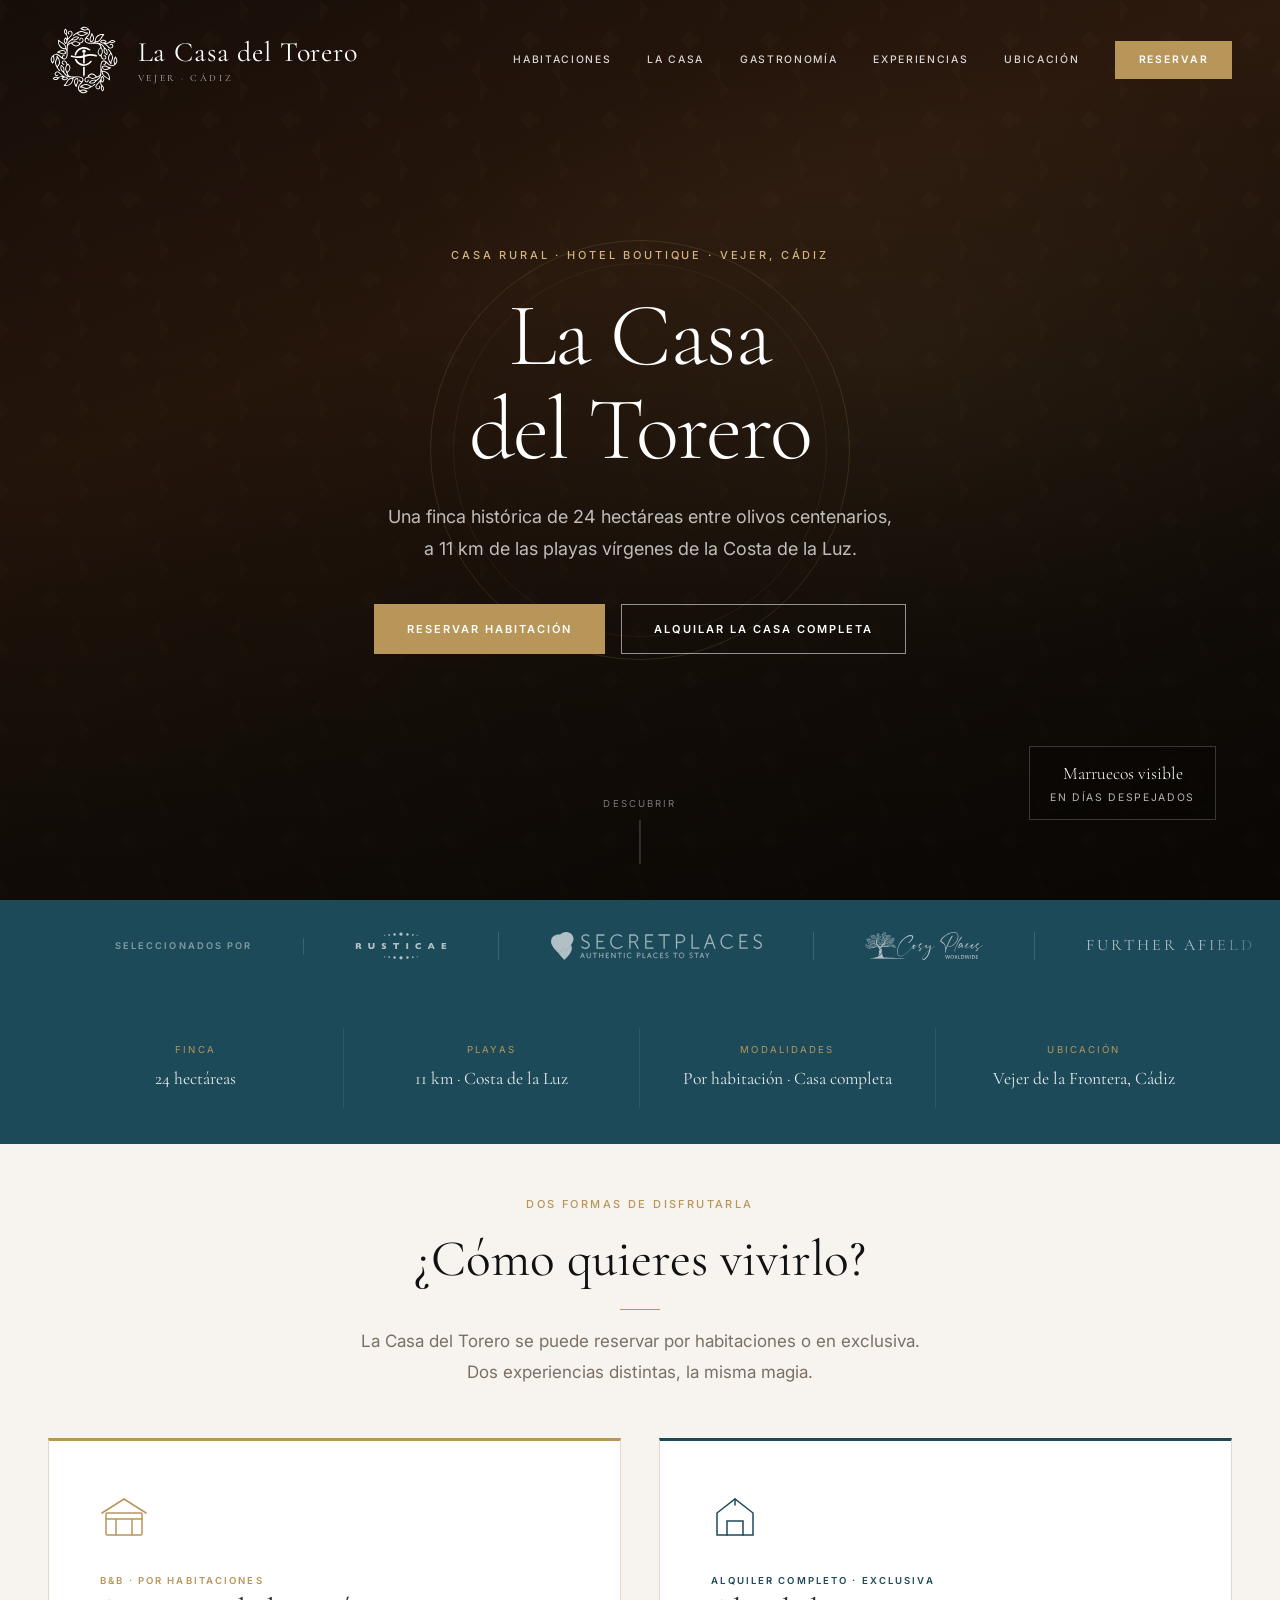
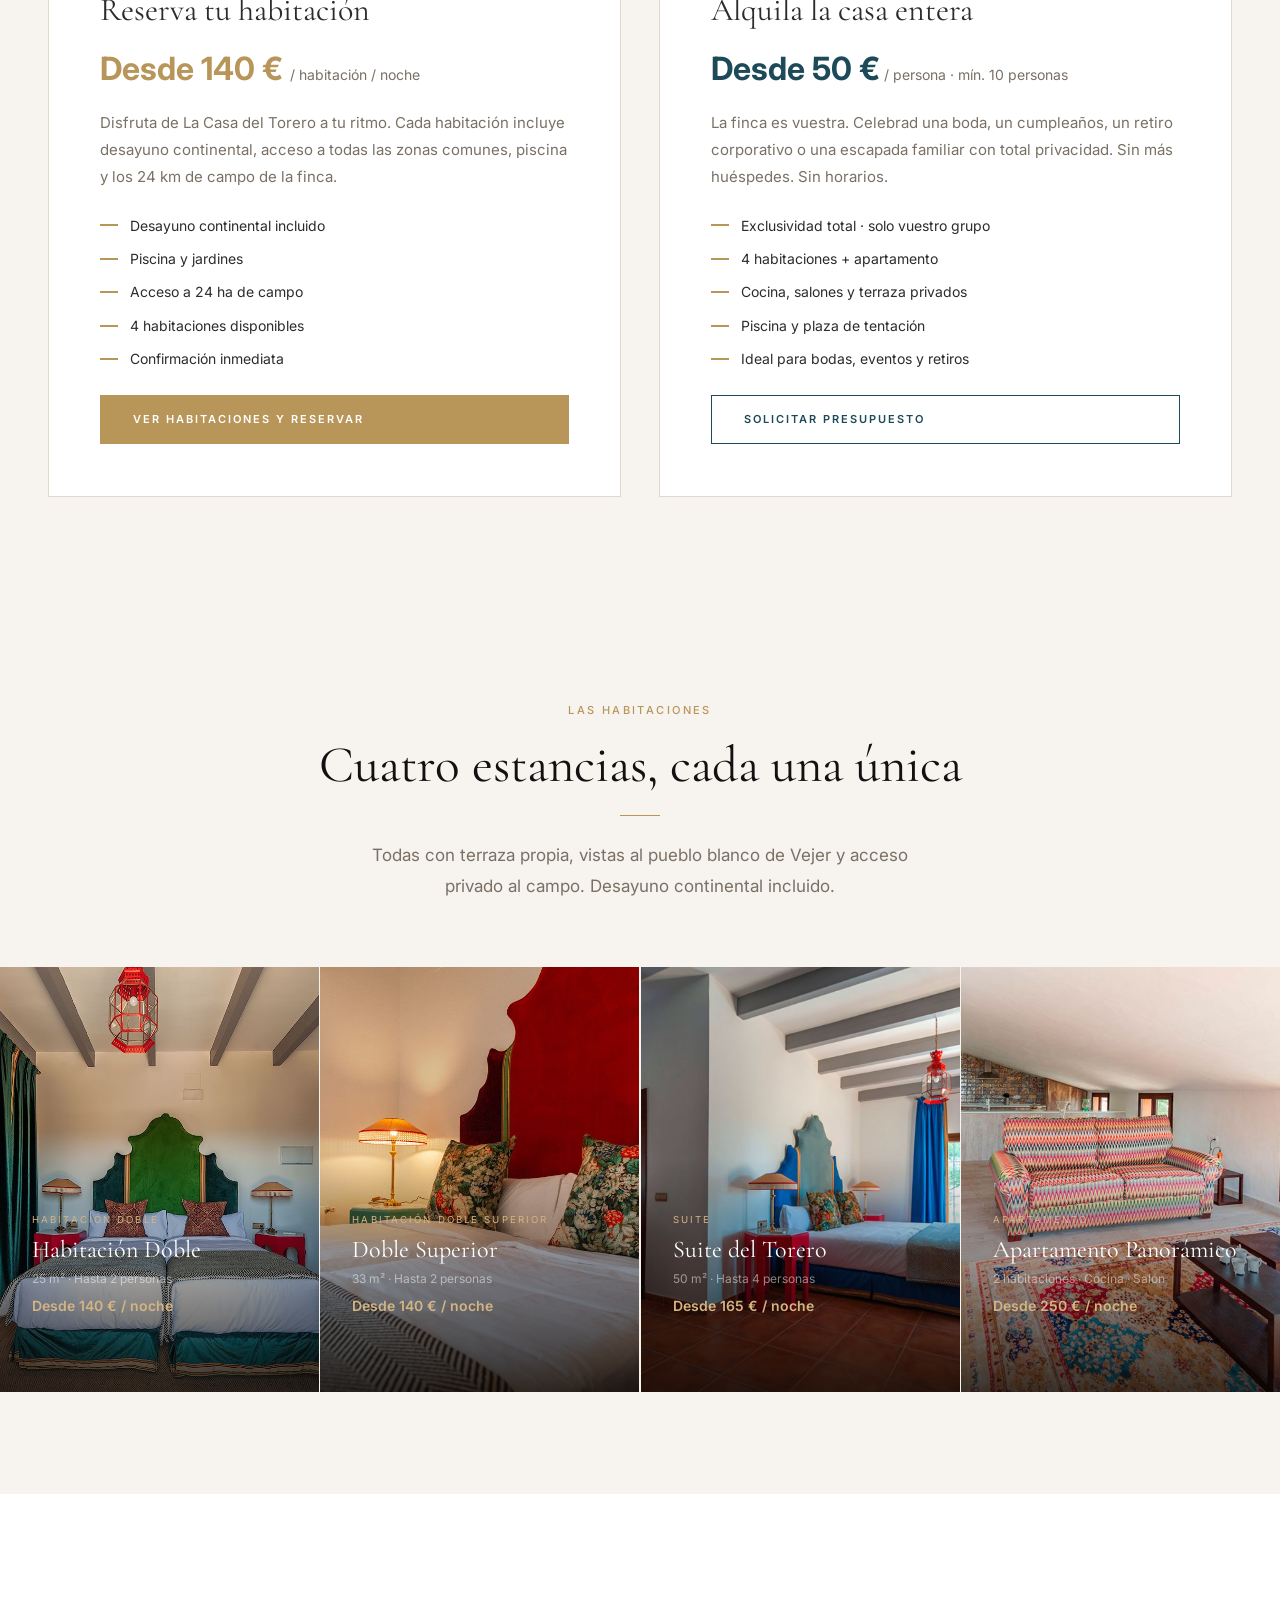
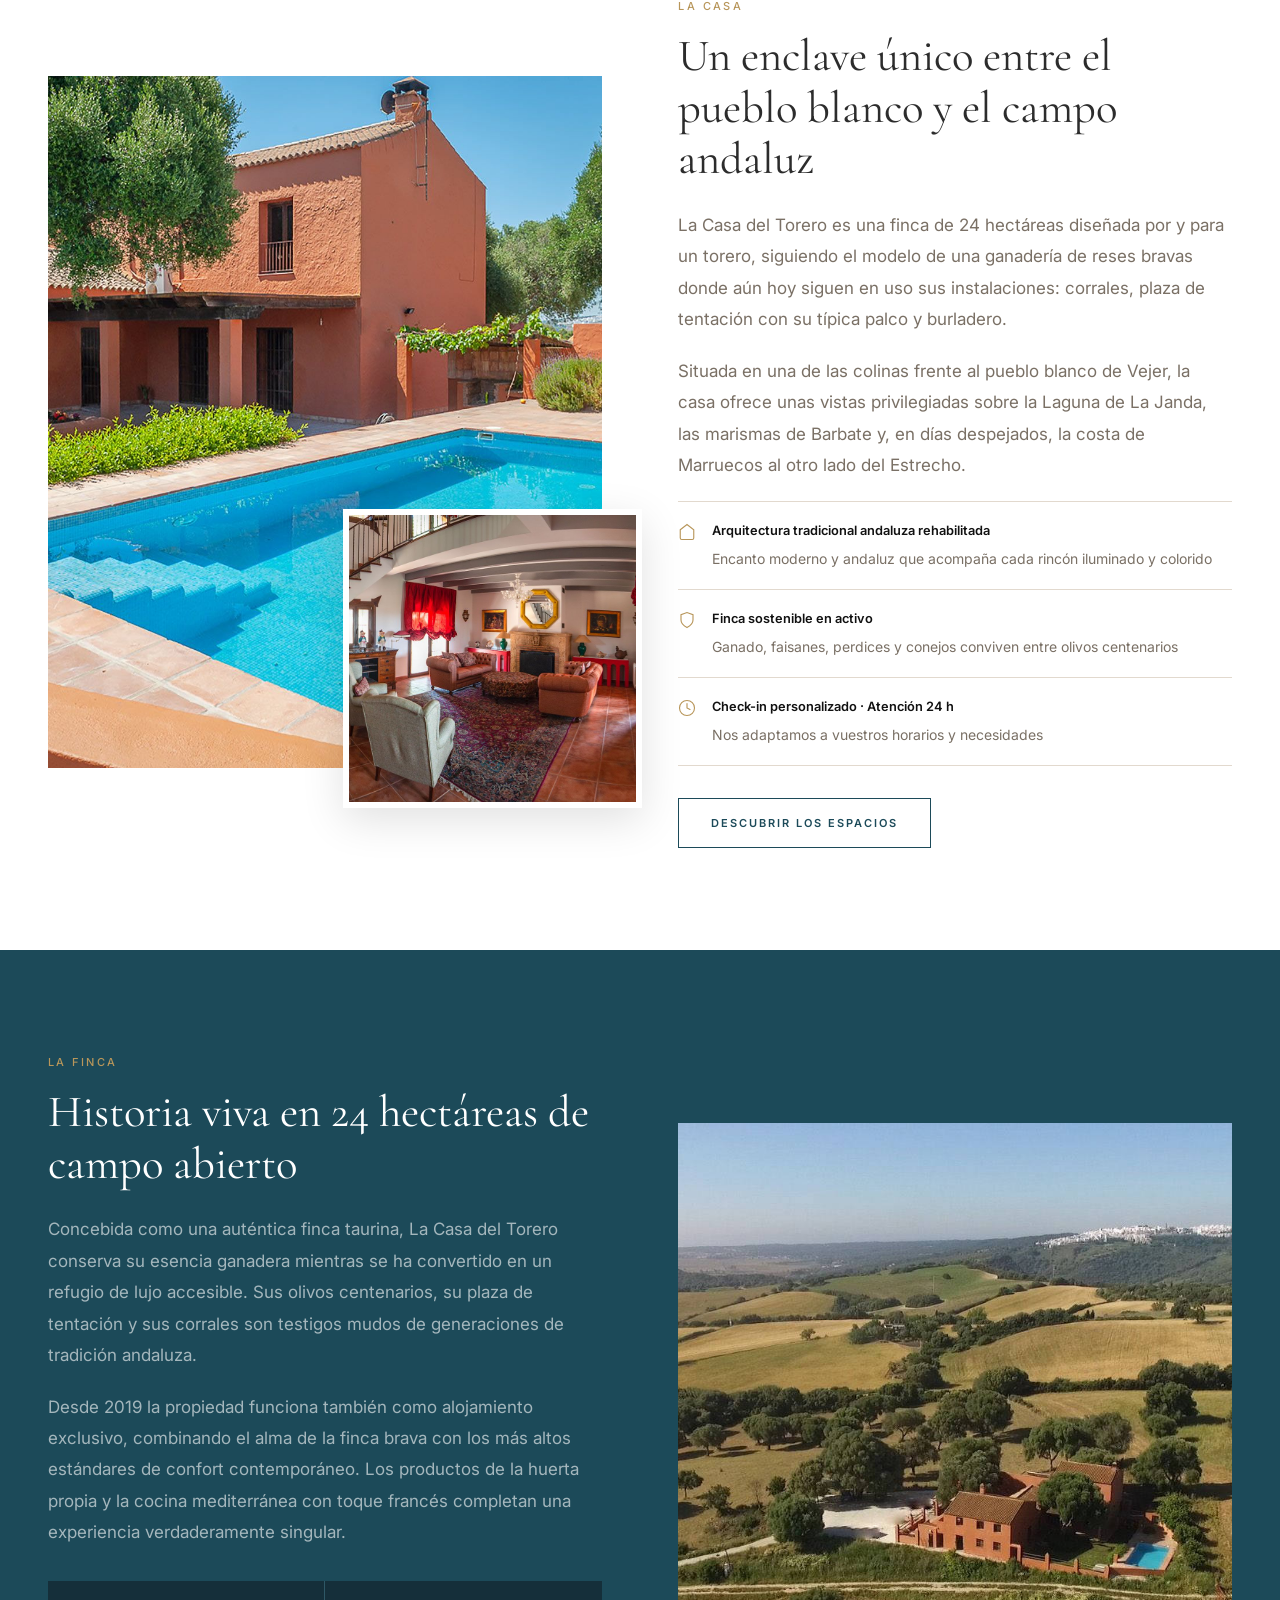
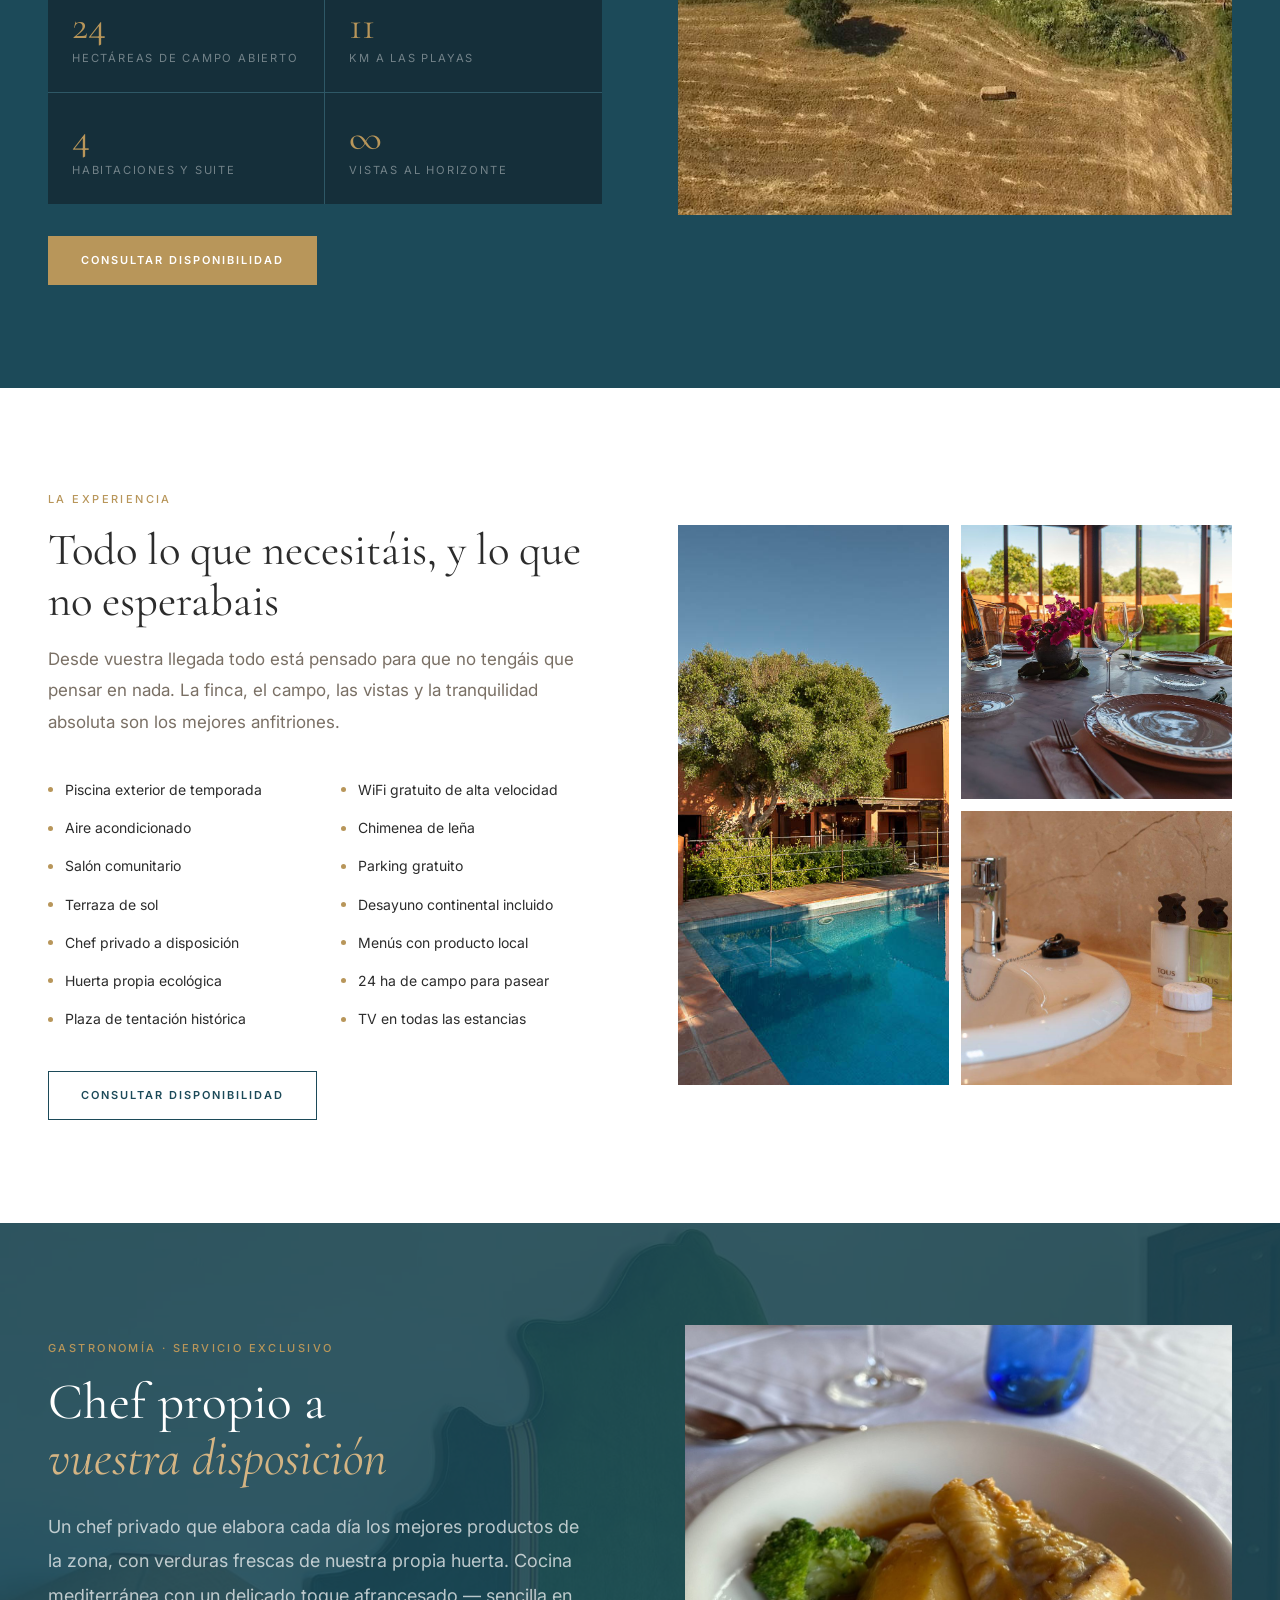
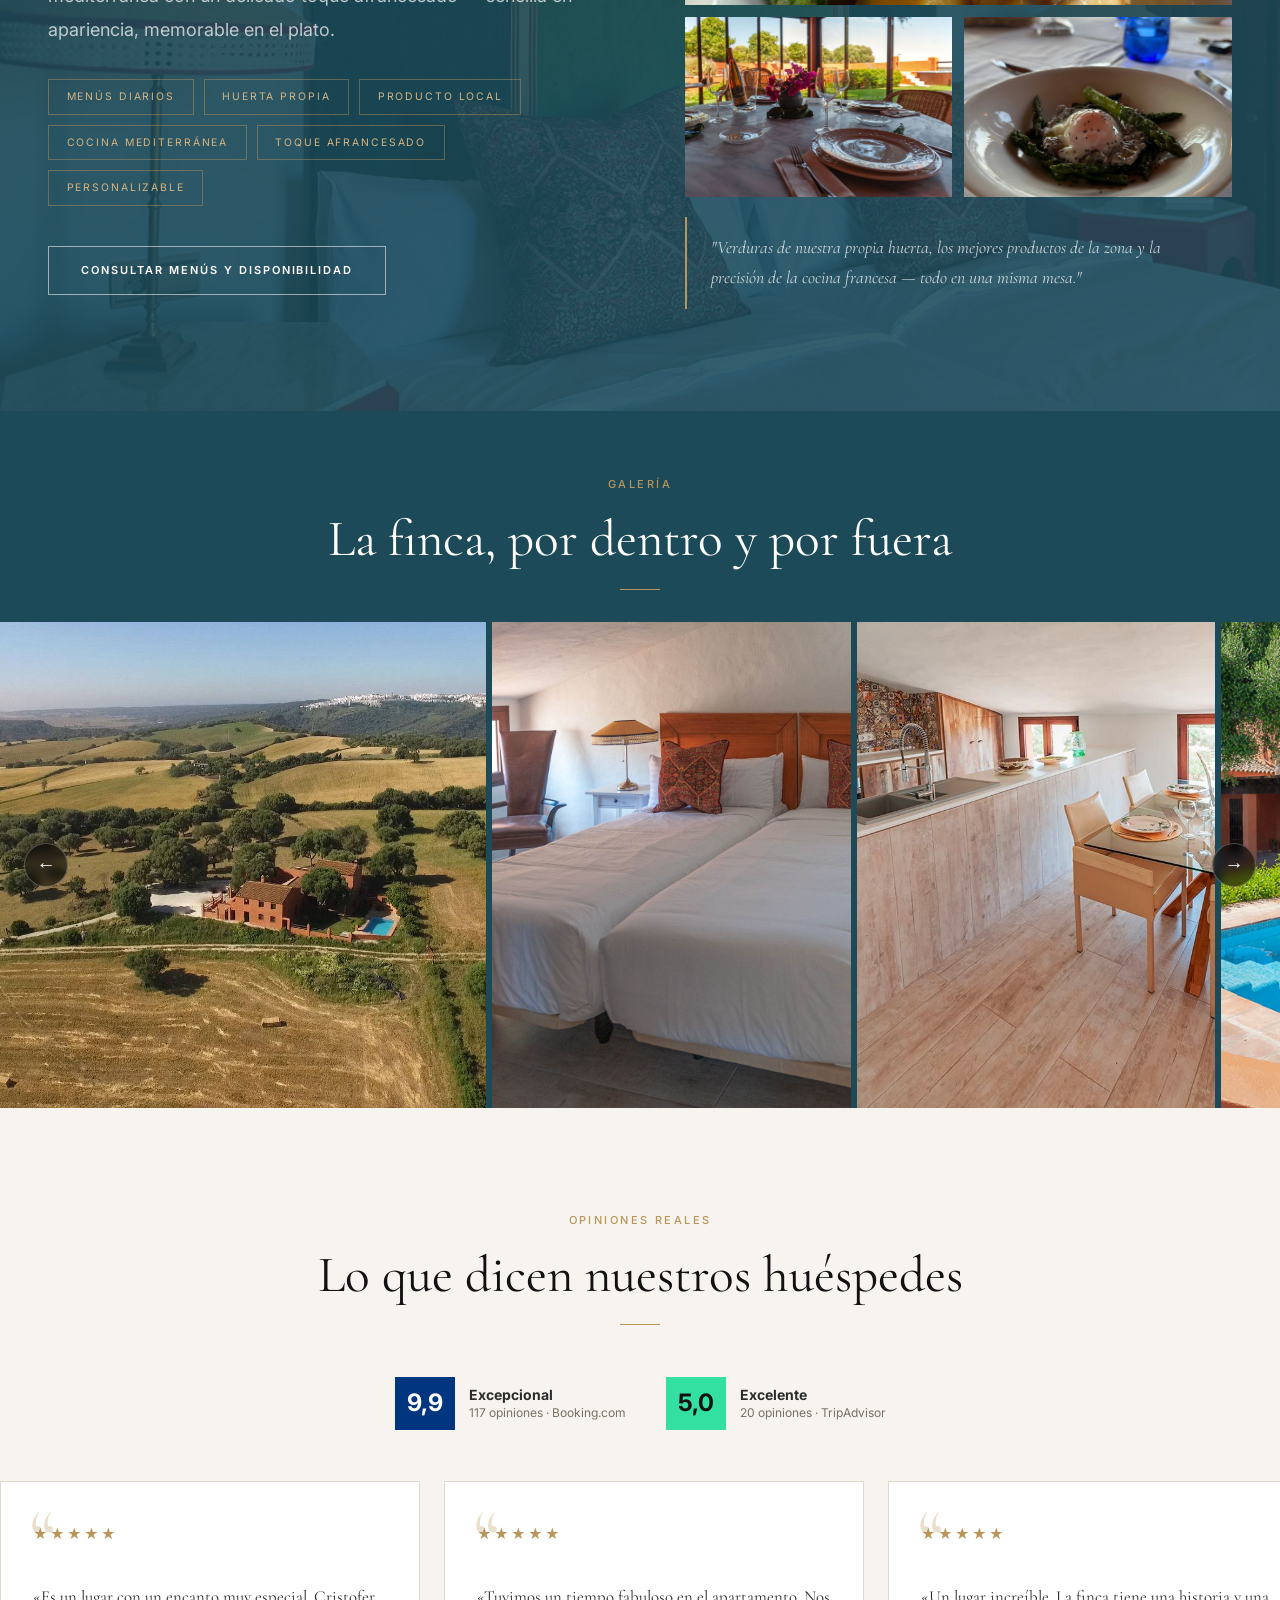
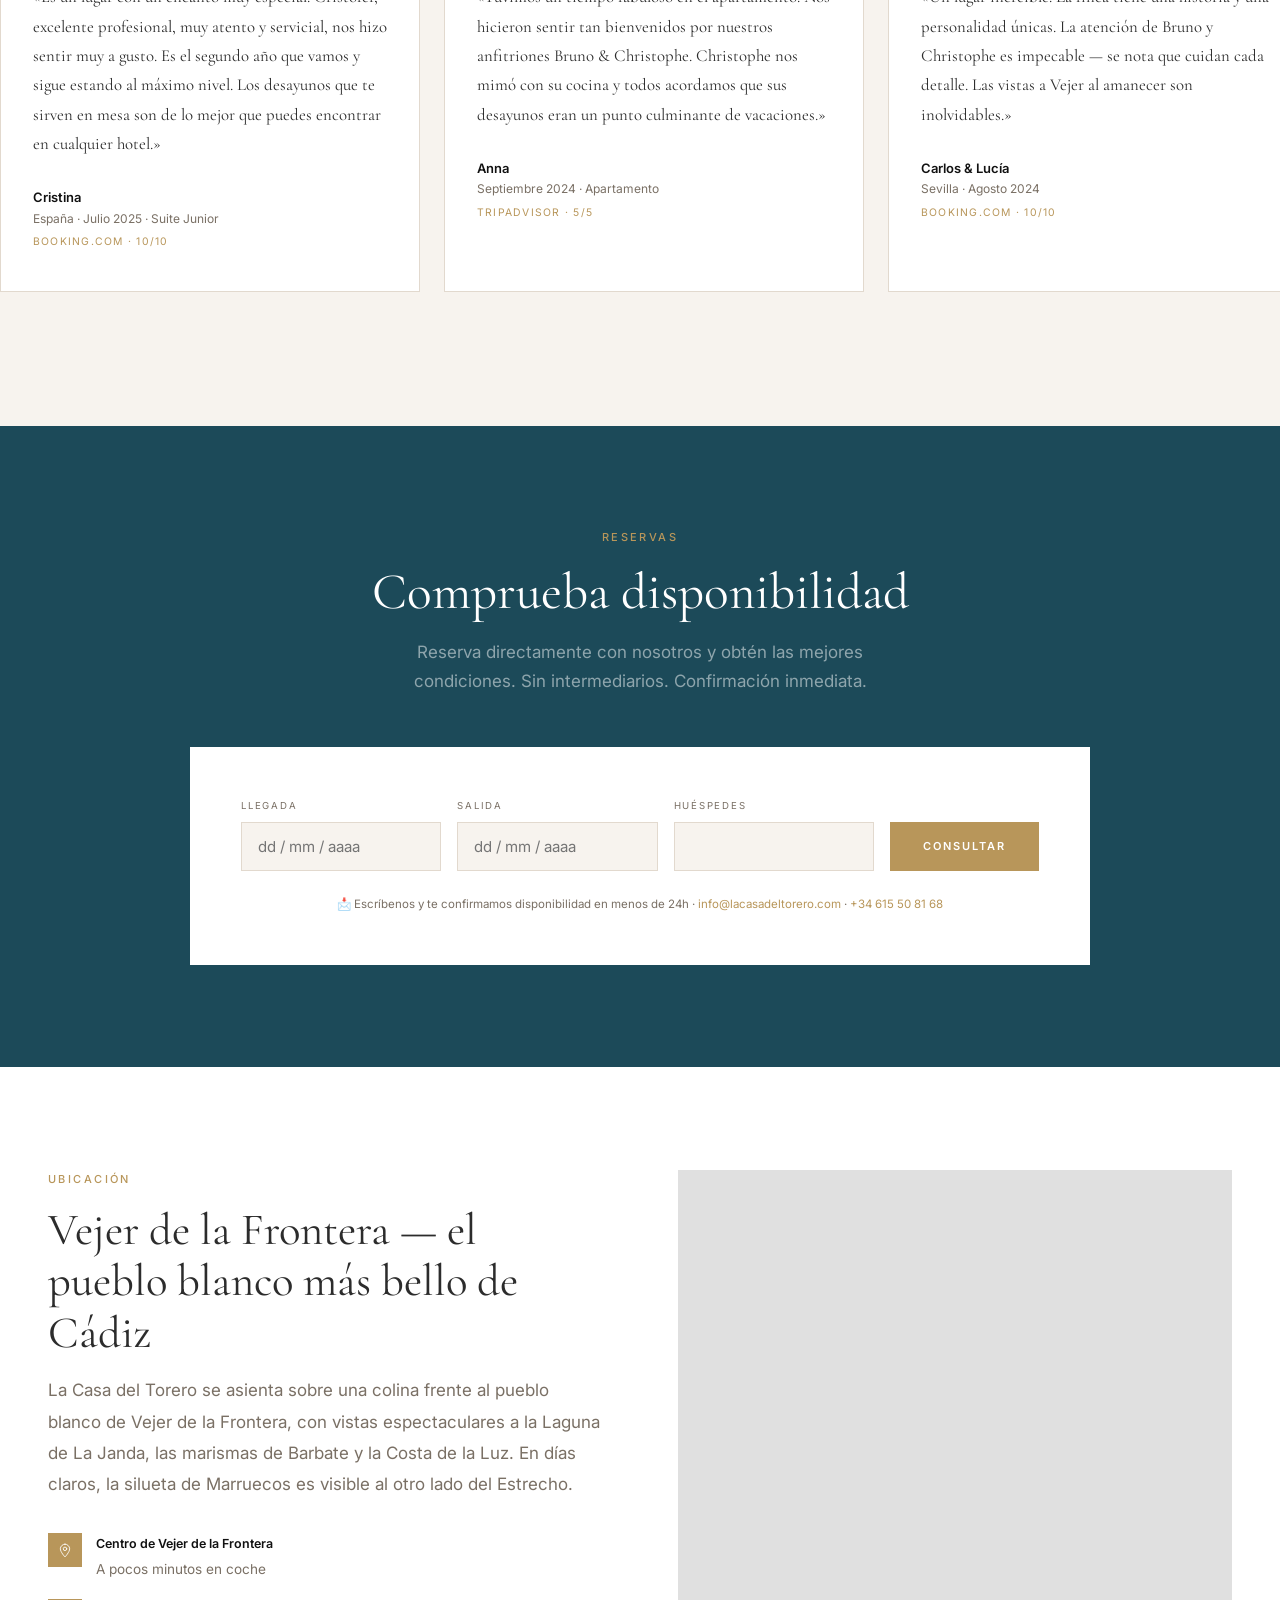
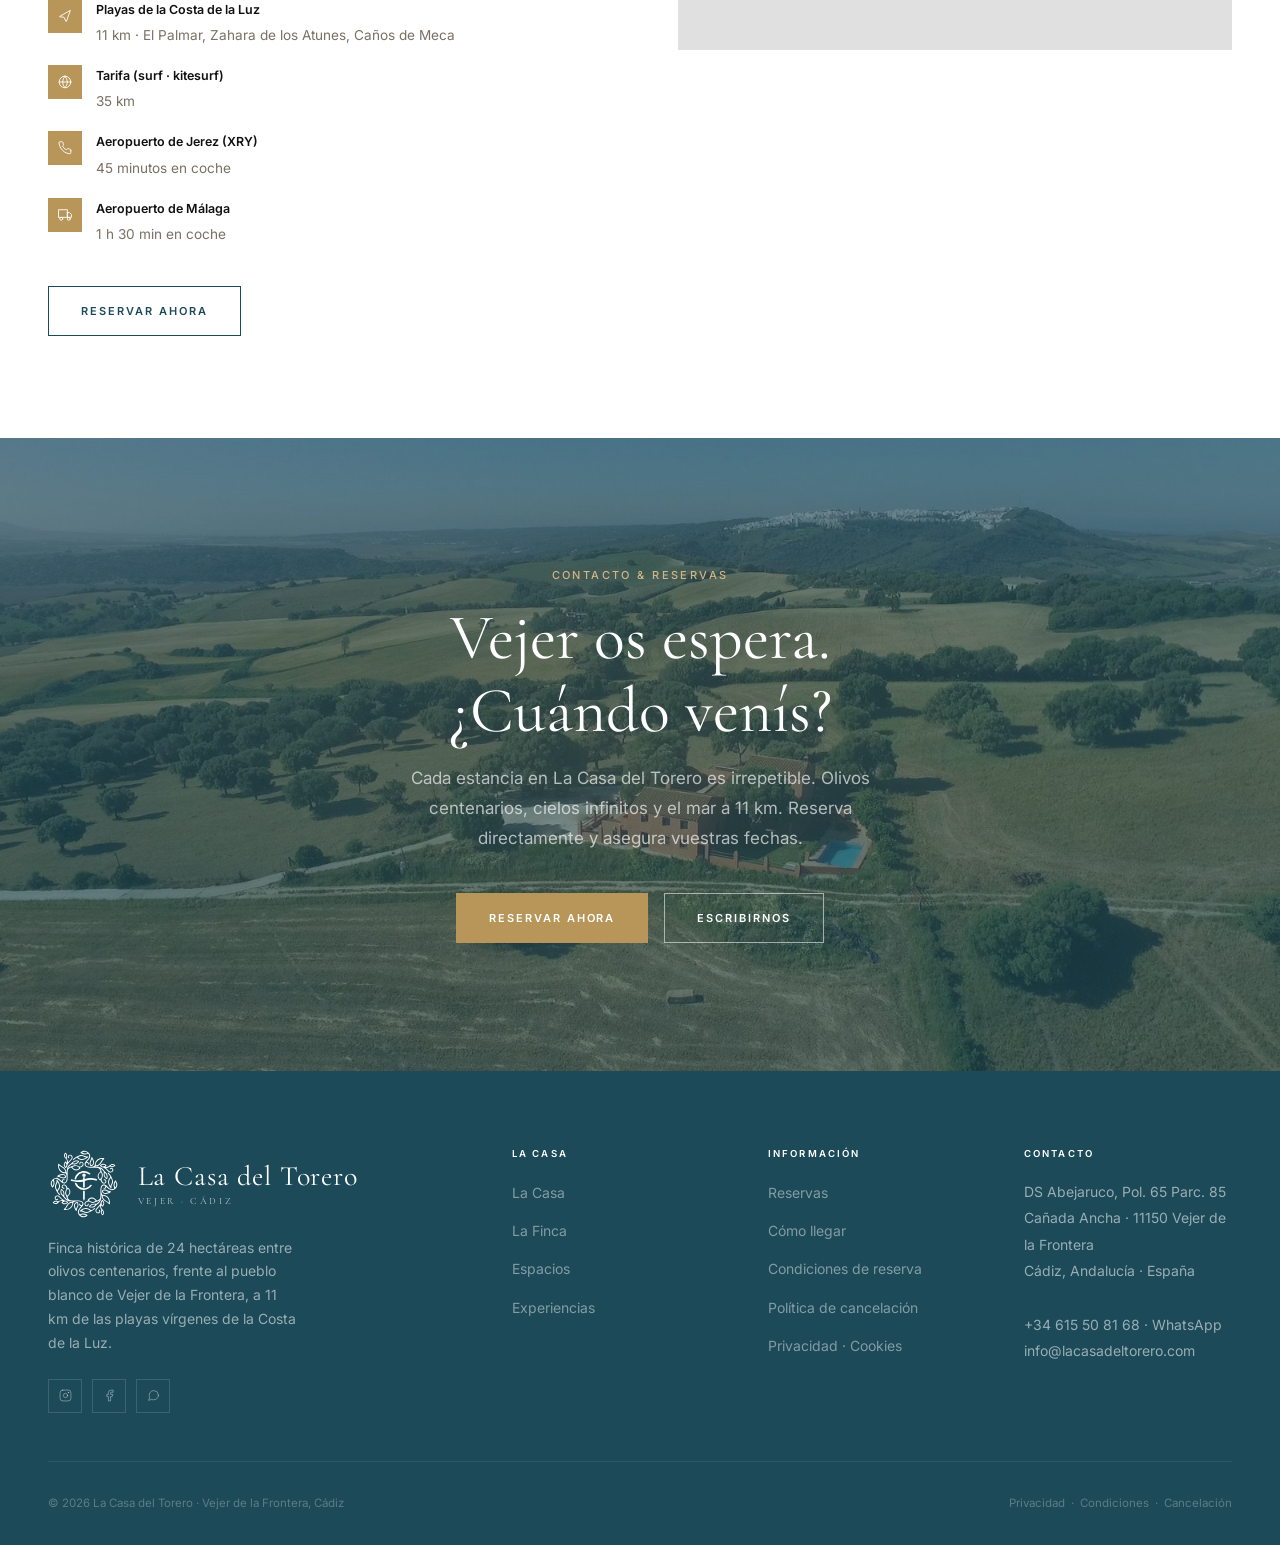
==== commit d650bfb2: "Move prestige bar immediately after hero" ====
--- a/preview.html
+++ b/preview.html
@@ -668,31 +668,6 @@
 </section>
 
 
-<!-- ══════════════════ INTRO STRIP ══════════════════ -->
-<div class="intro-strip">
-  <div class="container">
-    <div class="intro-strip__inner">
-      <div class="intro-strip__item">
-        <p class="intro-strip__label">Finca</p>
-        <p class="intro-strip__value">24 hectáreas</p>
-      </div>
-      <div class="intro-strip__item">
-        <p class="intro-strip__label">Playas</p>
-        <p class="intro-strip__value">11 km · Costa de la Luz</p>
-      </div>
-      <div class="intro-strip__item">
-        <p class="intro-strip__label">Modalidades</p>
-        <p class="intro-strip__value">Por habitación · Casa completa</p>
-      </div>
-      <div class="intro-strip__item">
-        <p class="intro-strip__label">Ubicación</p>
-        <p class="intro-strip__value">Vejer de la Frontera, Cádiz</p>
-      </div>
-    </div>
-  </div>
-</div>
-
-
 <!-- ══════════════════ PRESTIGE BAR ══════════════════ -->
 <div class="prestige-bar">
   <div class="prestige-bar__track" id="prestigeTrack">
@@ -743,6 +718,31 @@
   t.addEventListener('mousemove', function(e){ if(!down) return; e.preventDefault(); t.scrollLeft=sl-(e.pageX-sx); });
 })();
 </script>
+
+
+<!-- ══════════════════ INTRO STRIP ══════════════════ -->
+<div class="intro-strip">
+  <div class="container">
+    <div class="intro-strip__inner">
+      <div class="intro-strip__item">
+        <p class="intro-strip__label">Finca</p>
+        <p class="intro-strip__value">24 hectáreas</p>
+      </div>
+      <div class="intro-strip__item">
+        <p class="intro-strip__label">Playas</p>
+        <p class="intro-strip__value">11 km · Costa de la Luz</p>
+      </div>
+      <div class="intro-strip__item">
+        <p class="intro-strip__label">Modalidades</p>
+        <p class="intro-strip__value">Por habitación · Casa completa</p>
+      </div>
+      <div class="intro-strip__item">
+        <p class="intro-strip__label">Ubicación</p>
+        <p class="intro-strip__value">Vejer de la Frontera, Cádiz</p>
+      </div>
+    </div>
+  </div>
+</div>
 
 
 <!-- ══════════════════ MODALITY ══════════════════ -->
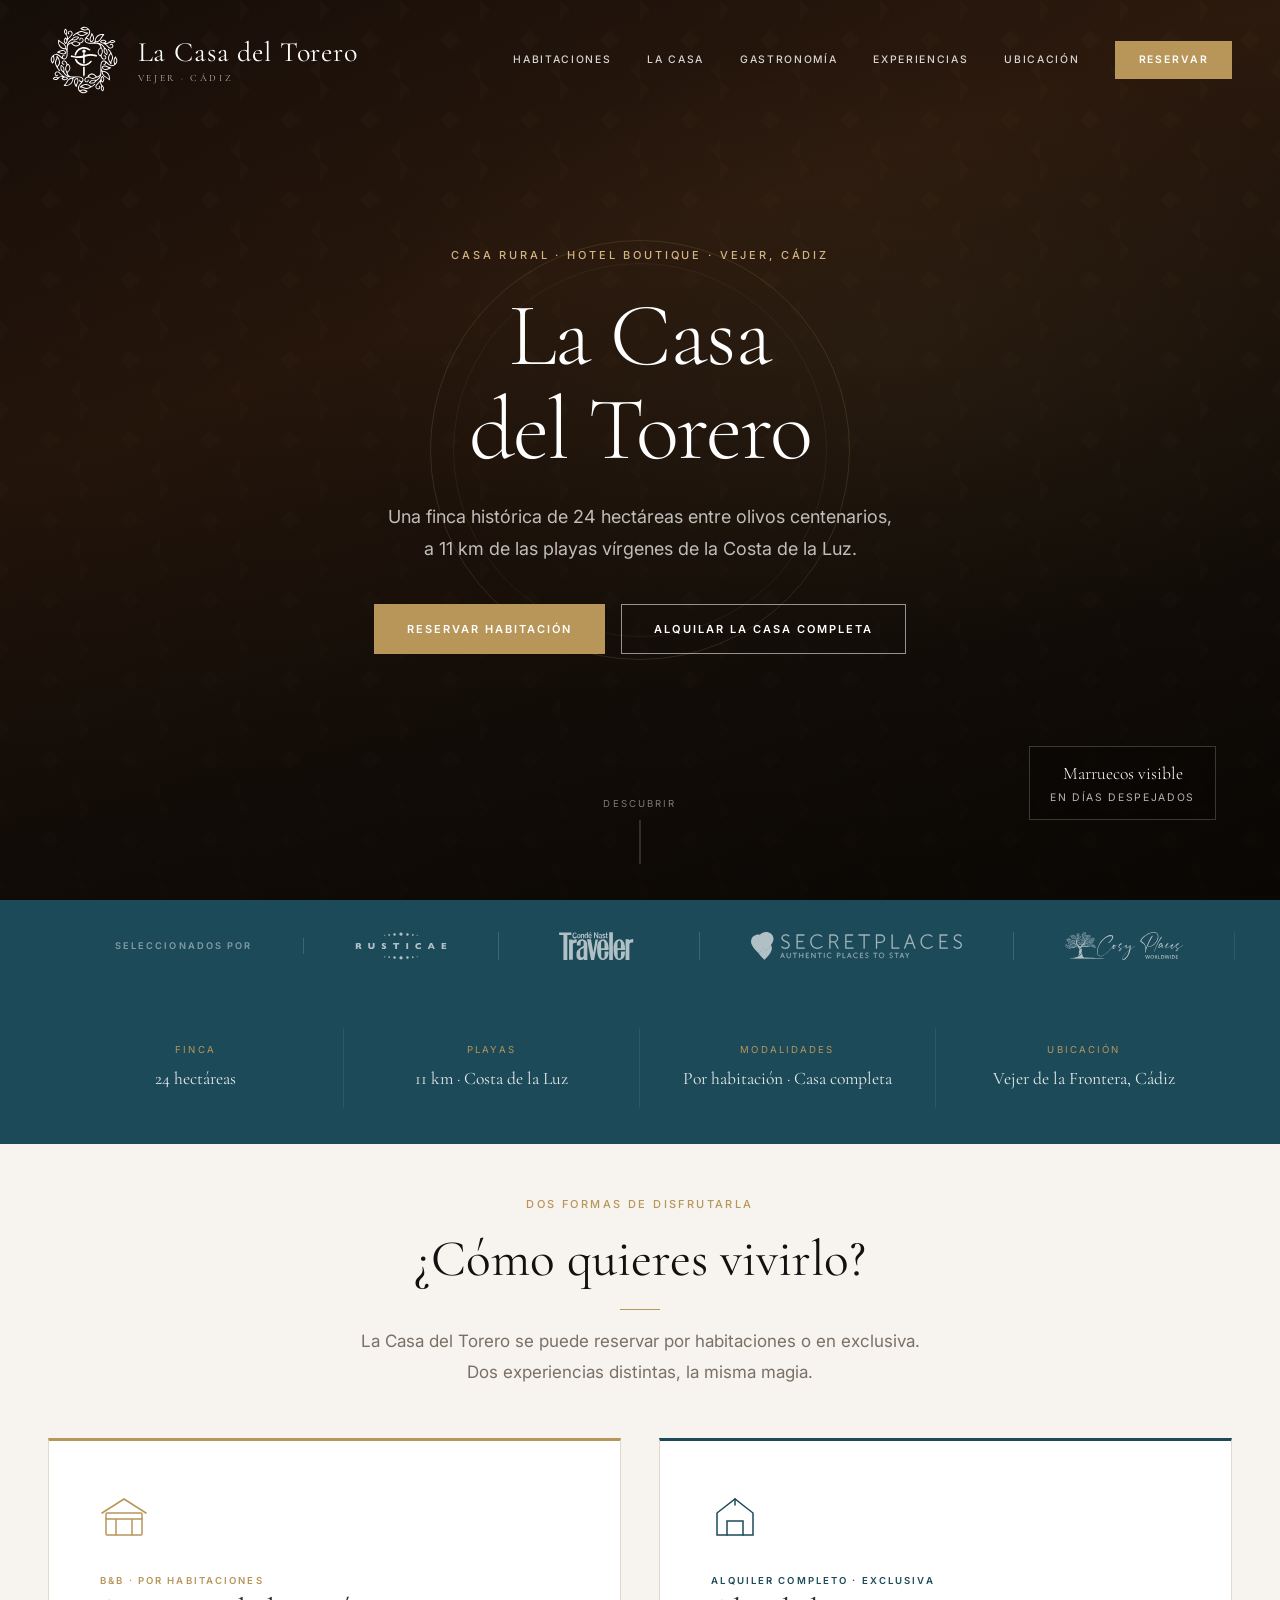
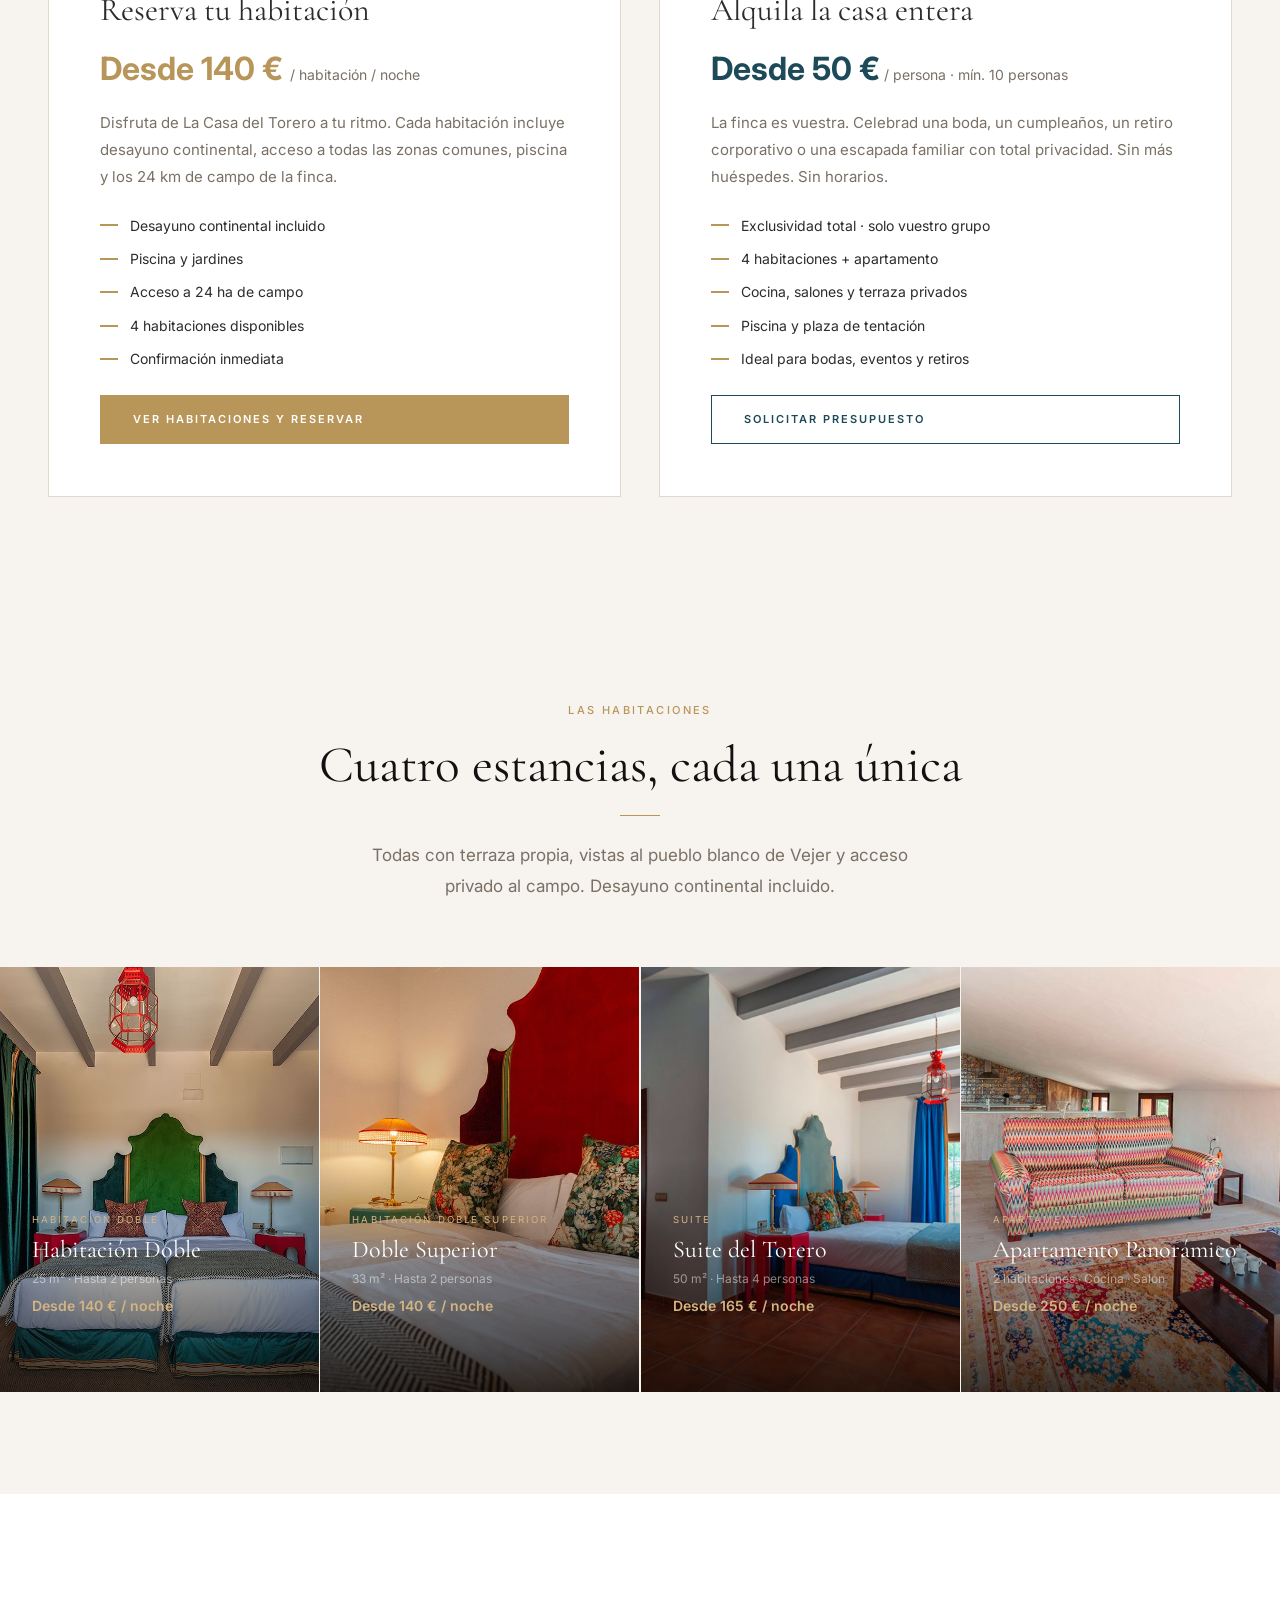
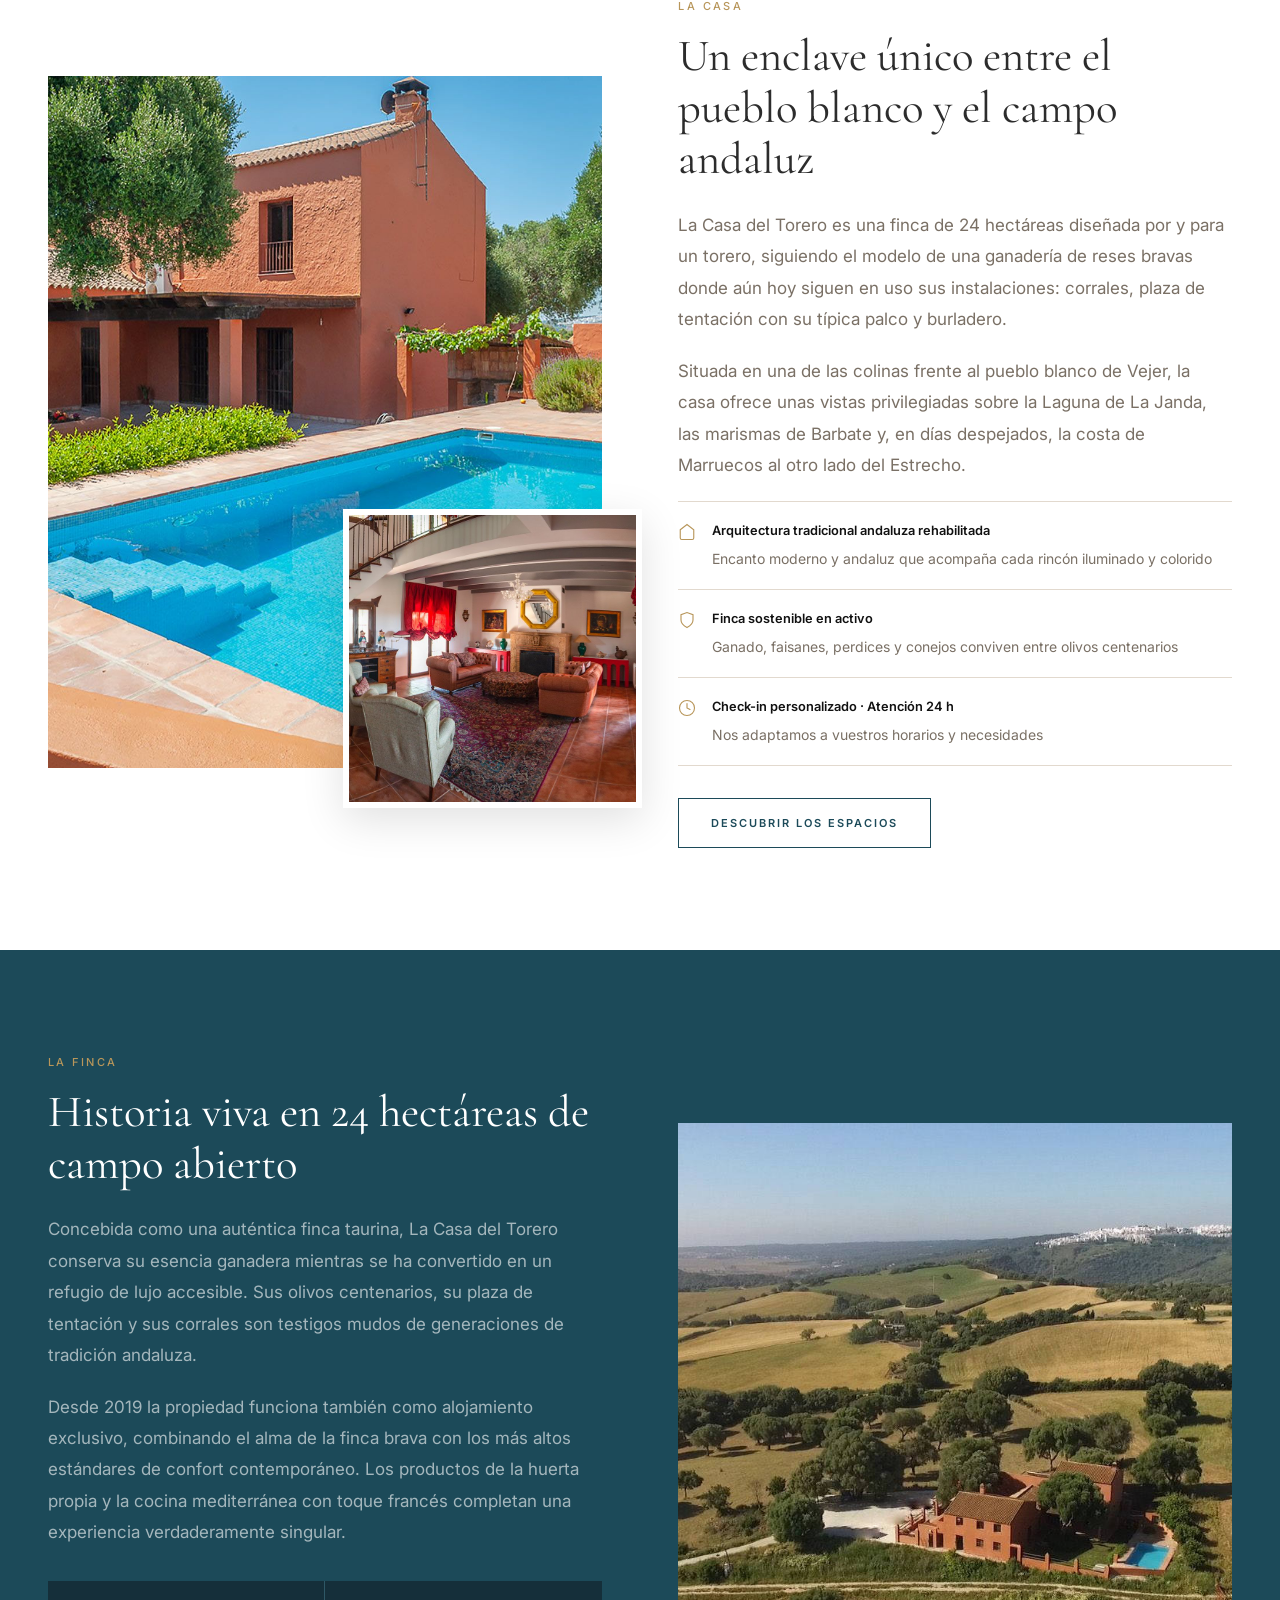
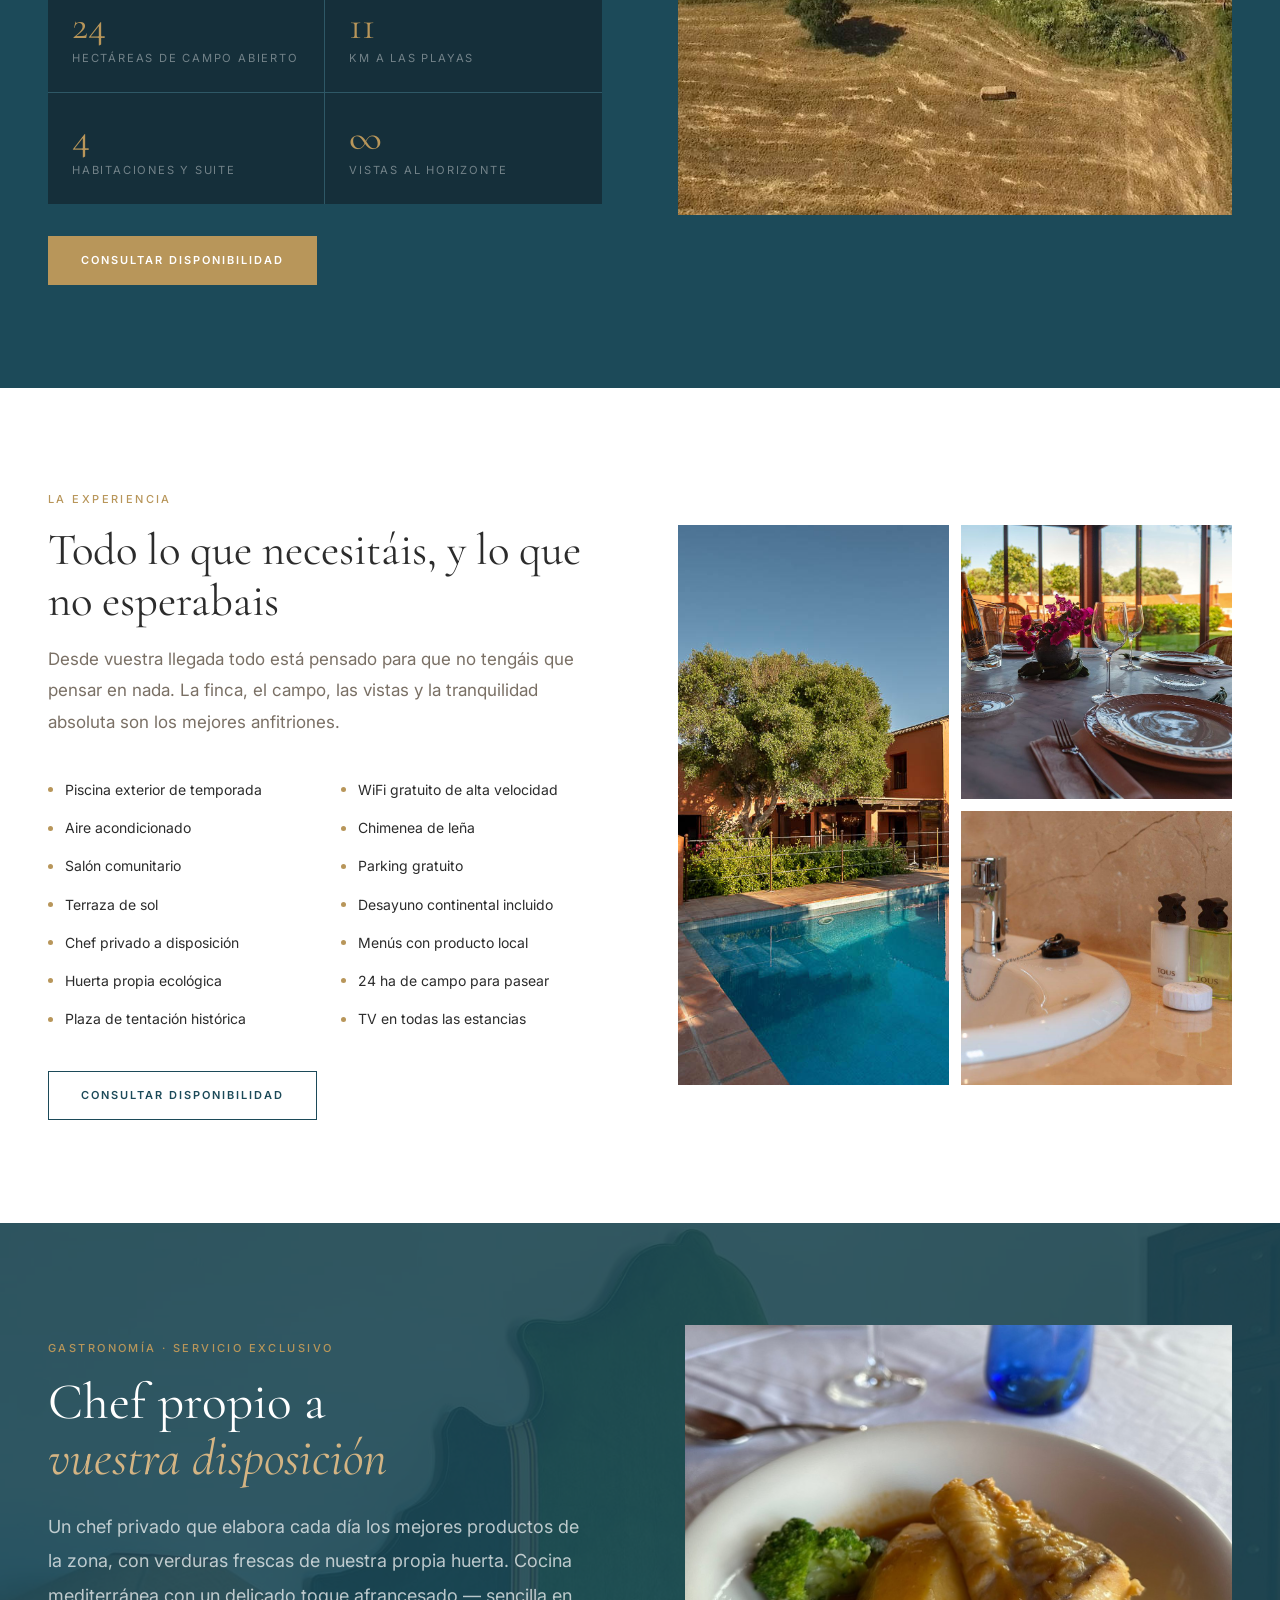
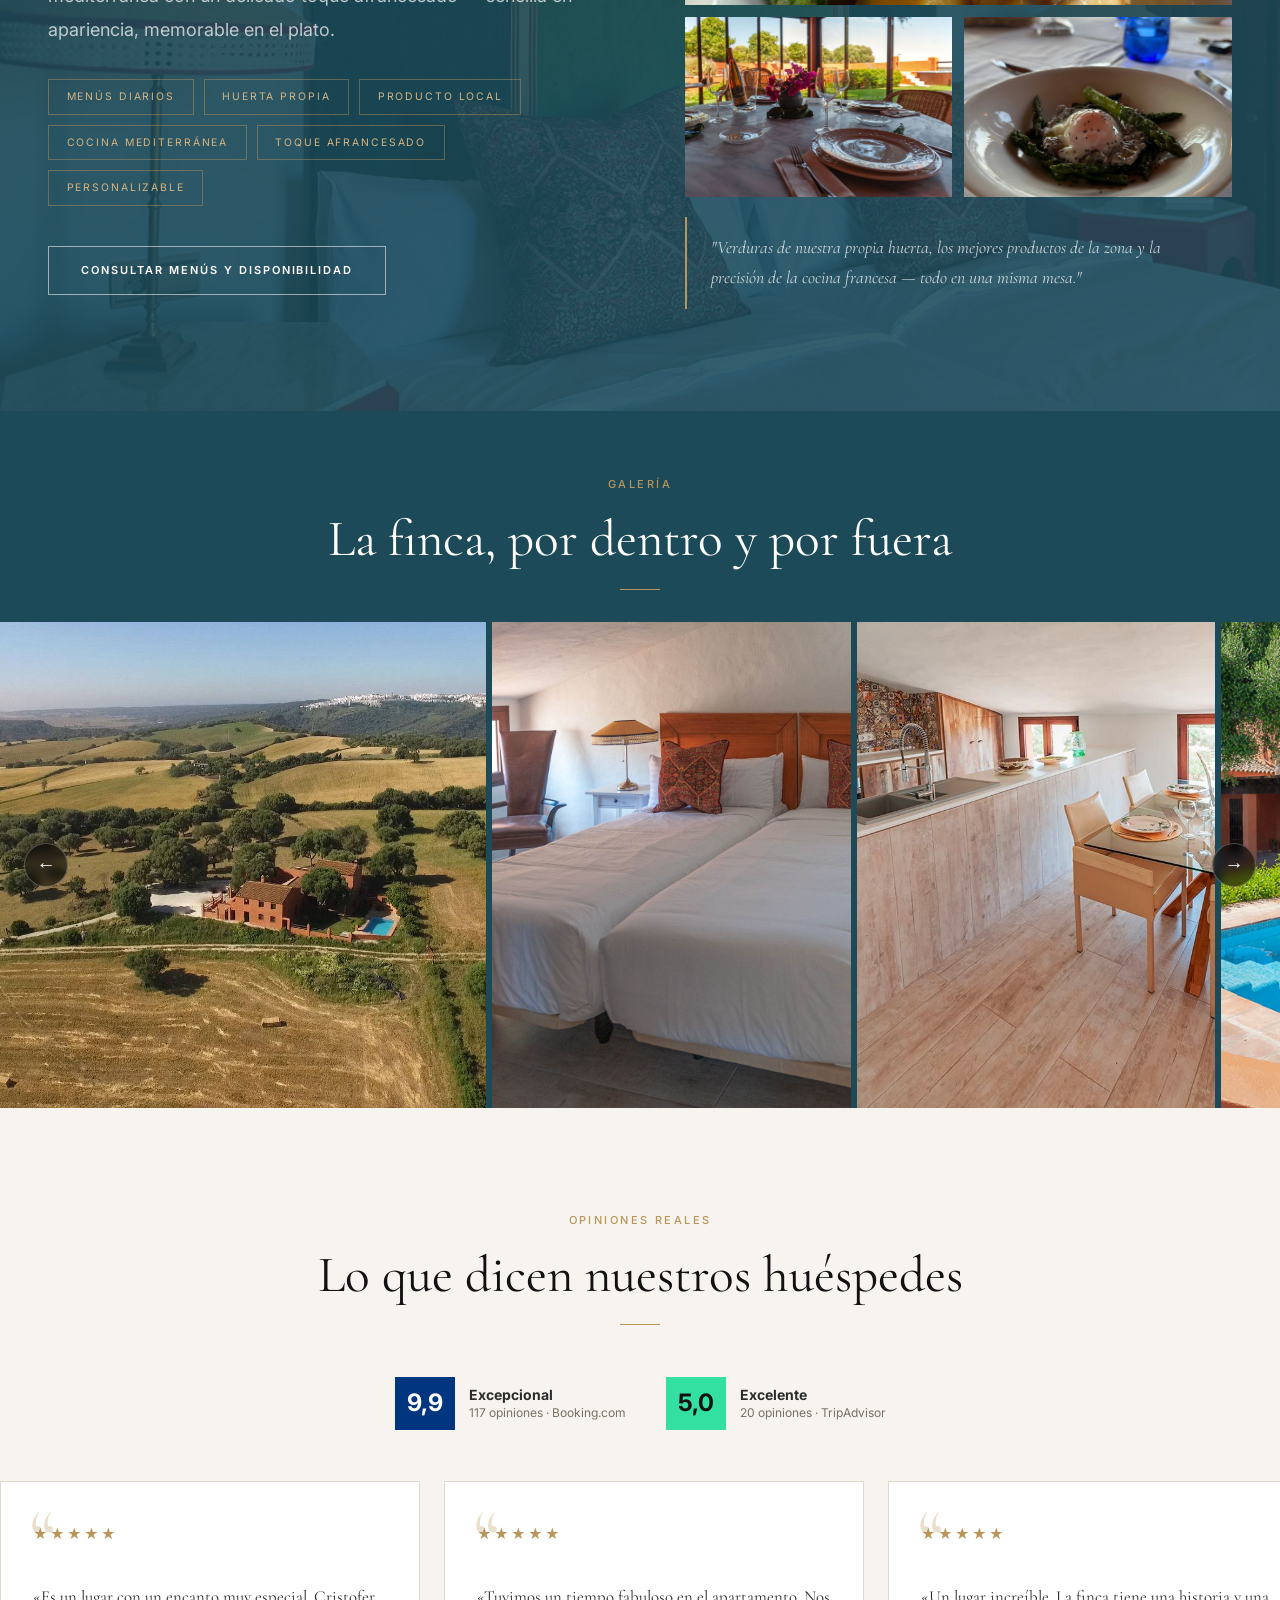
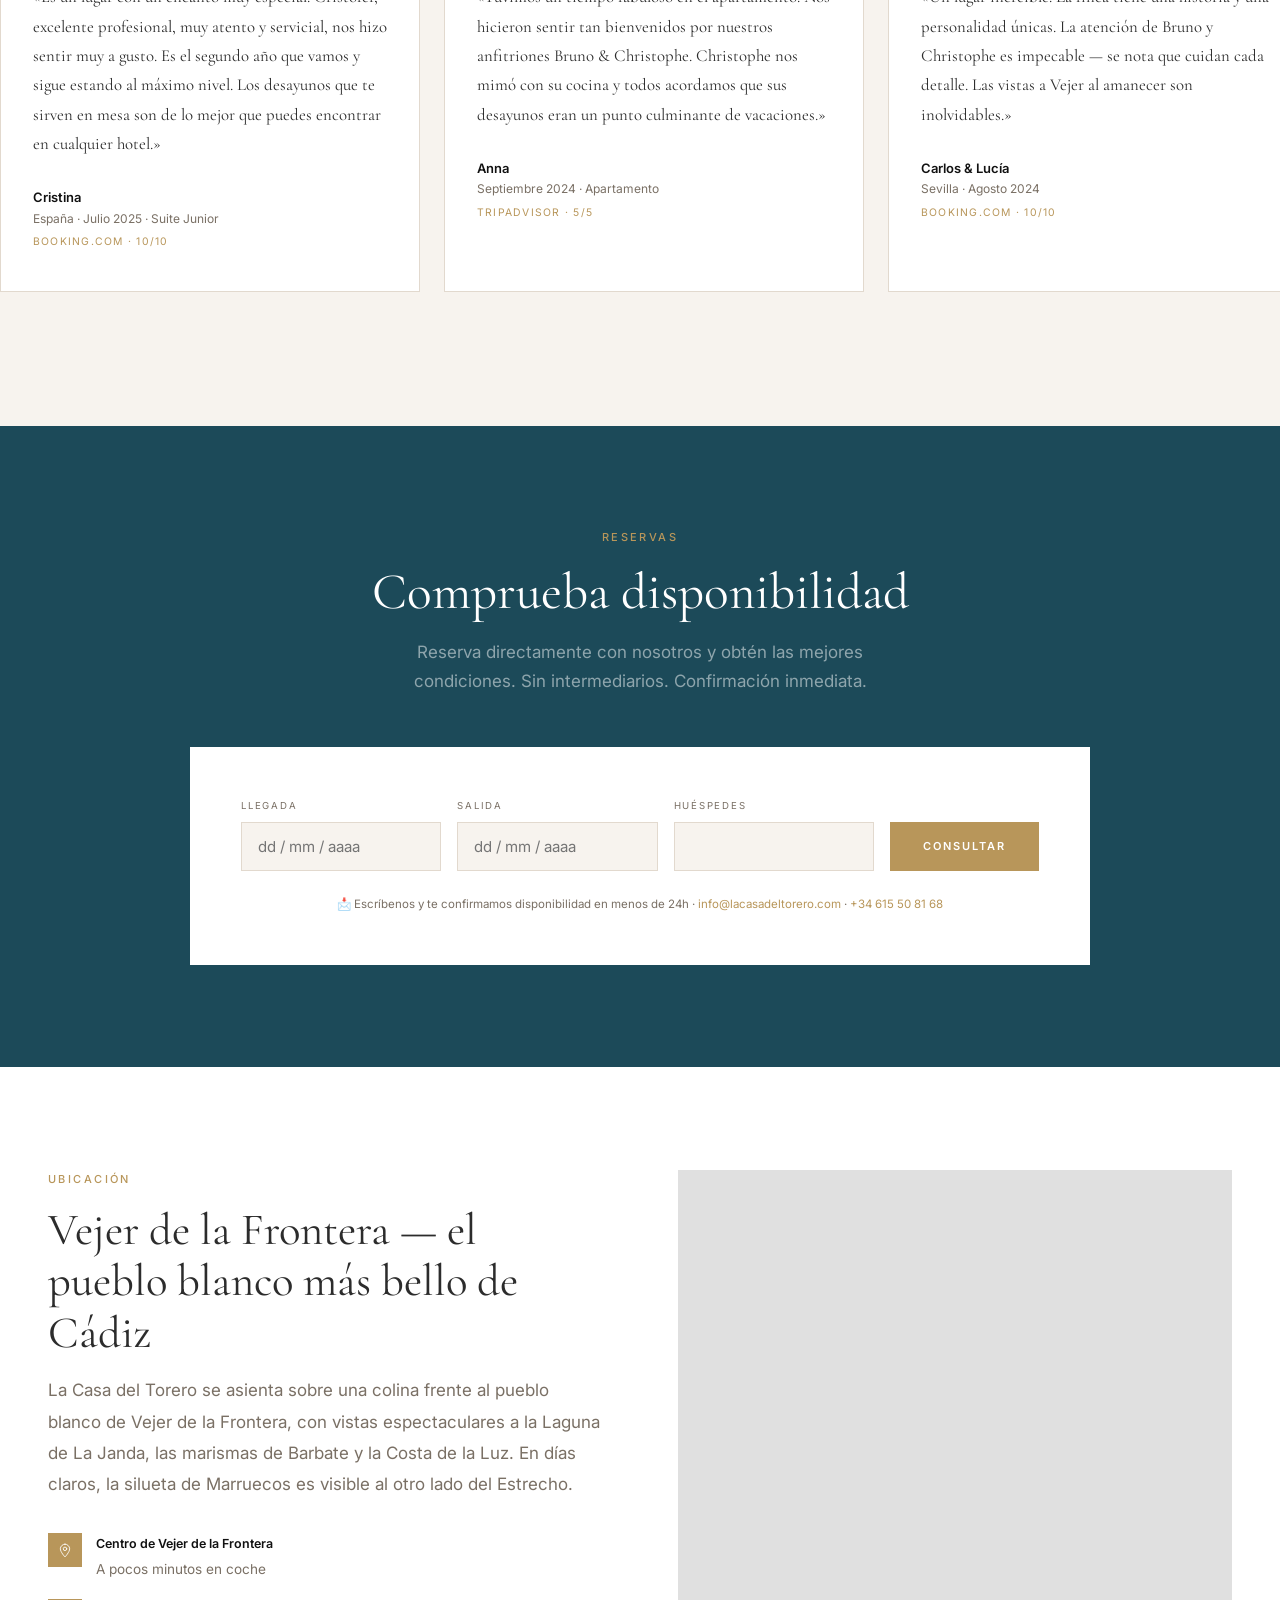
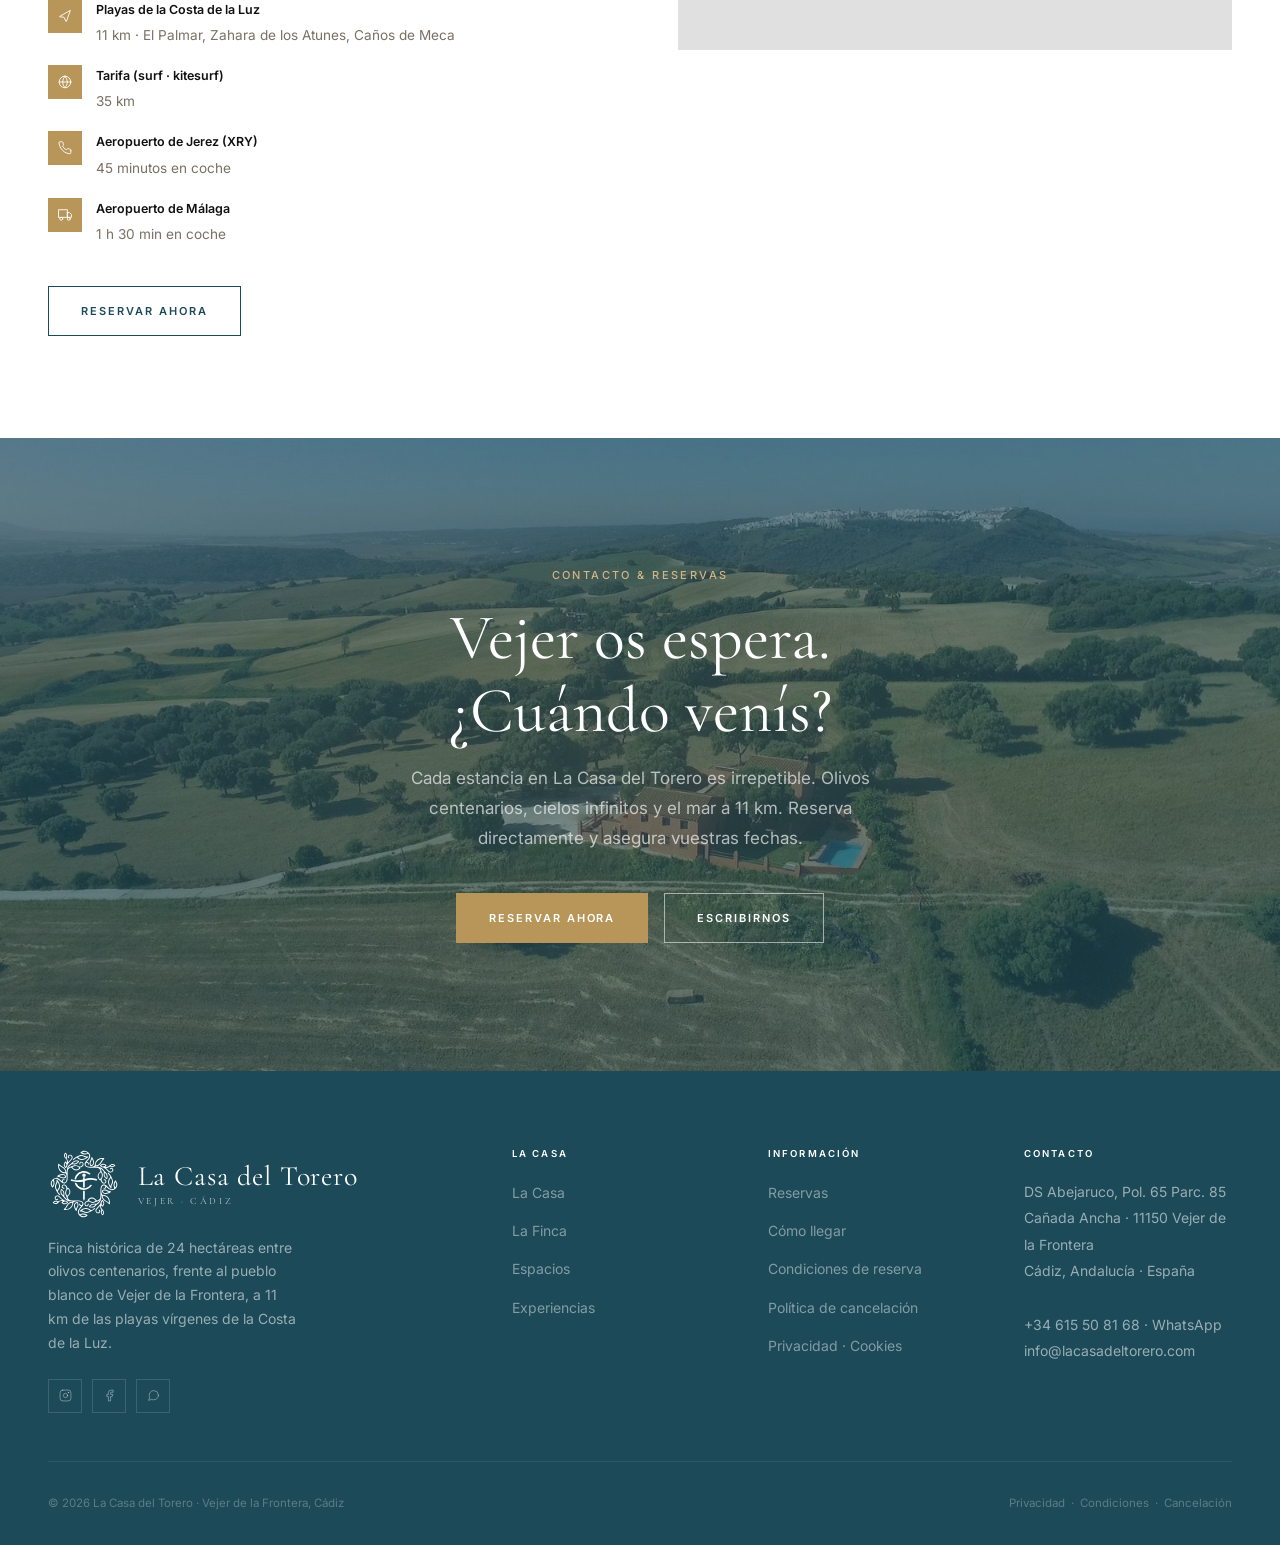
==== commit 2437fcb9: "Move Condé Nast Traveler to second position in prestige bar" ====
--- a/preview.html
+++ b/preview.html
@@ -681,6 +681,11 @@
       <img src="assets/img/Rusticae-logo.svg" alt="Rusticae" loading="lazy">
     </a>
 
+    <!-- Condé Nast Traveler -->
+    <a href="https://www.traveler.es/naturaleza/galerias/las-mejores-casas-rurales-para-pasar-el-verano-con-piscina-vistas/2660" target="_blank" rel="noopener" class="prestige-item" aria-label="Condé Nast Traveler">
+      <img src="assets/img/conde-nast-traveler.svg" alt="Condé Nast Traveler" loading="lazy">
+    </a>
+
     <!-- Secret Places -->
     <a href="https://www.secretplaces.com/vejer-de-la-frontera-boutique-hotels/la-casa-del-torero" target="_blank" rel="noopener" class="prestige-item" aria-label="Secret Places">
       <img src="assets/img/secretplaces-logo-white.svg" alt="Secret Places" loading="lazy">
@@ -691,14 +696,14 @@
       <img src="assets/img/Cosy-Places-Worldwide-white-long.svg" alt="Cosy Places" loading="lazy">
     </a>
 
+    <!-- The Hotel Guru -->
+    <a href="https://www.thehotelguru.com/best-hotels-in/spain/vejer-de-la-frontera" target="_blank" rel="noopener" class="prestige-item" aria-label="The Hotel Guru">
+      <img src="assets/img/logo_es.svg" alt="The Hotel Guru" loading="lazy">
+    </a>
+
     <!-- Further Afield — texto -->
     <a href="https://www.furtherafield.com/properties/la-casa-del-torerovejer-de-la-frontera-andalucia/" target="_blank" rel="noopener" class="prestige-item" aria-label="Further Afield">
       <span class="prestige-item__text">Further Afield</span>
-    </a>
-
-    <!-- The Hotel Guru -->
-    <a href="https://www.thehotelguru.com/best-hotels-in/spain/vejer-de-la-frontera" target="_blank" rel="noopener" class="prestige-item" aria-label="The Hotel Guru">
-      <img src="assets/img/logo_es.svg" alt="The Hotel Guru" loading="lazy">
     </a>
 
     <!-- Gay Séjour — texto -->
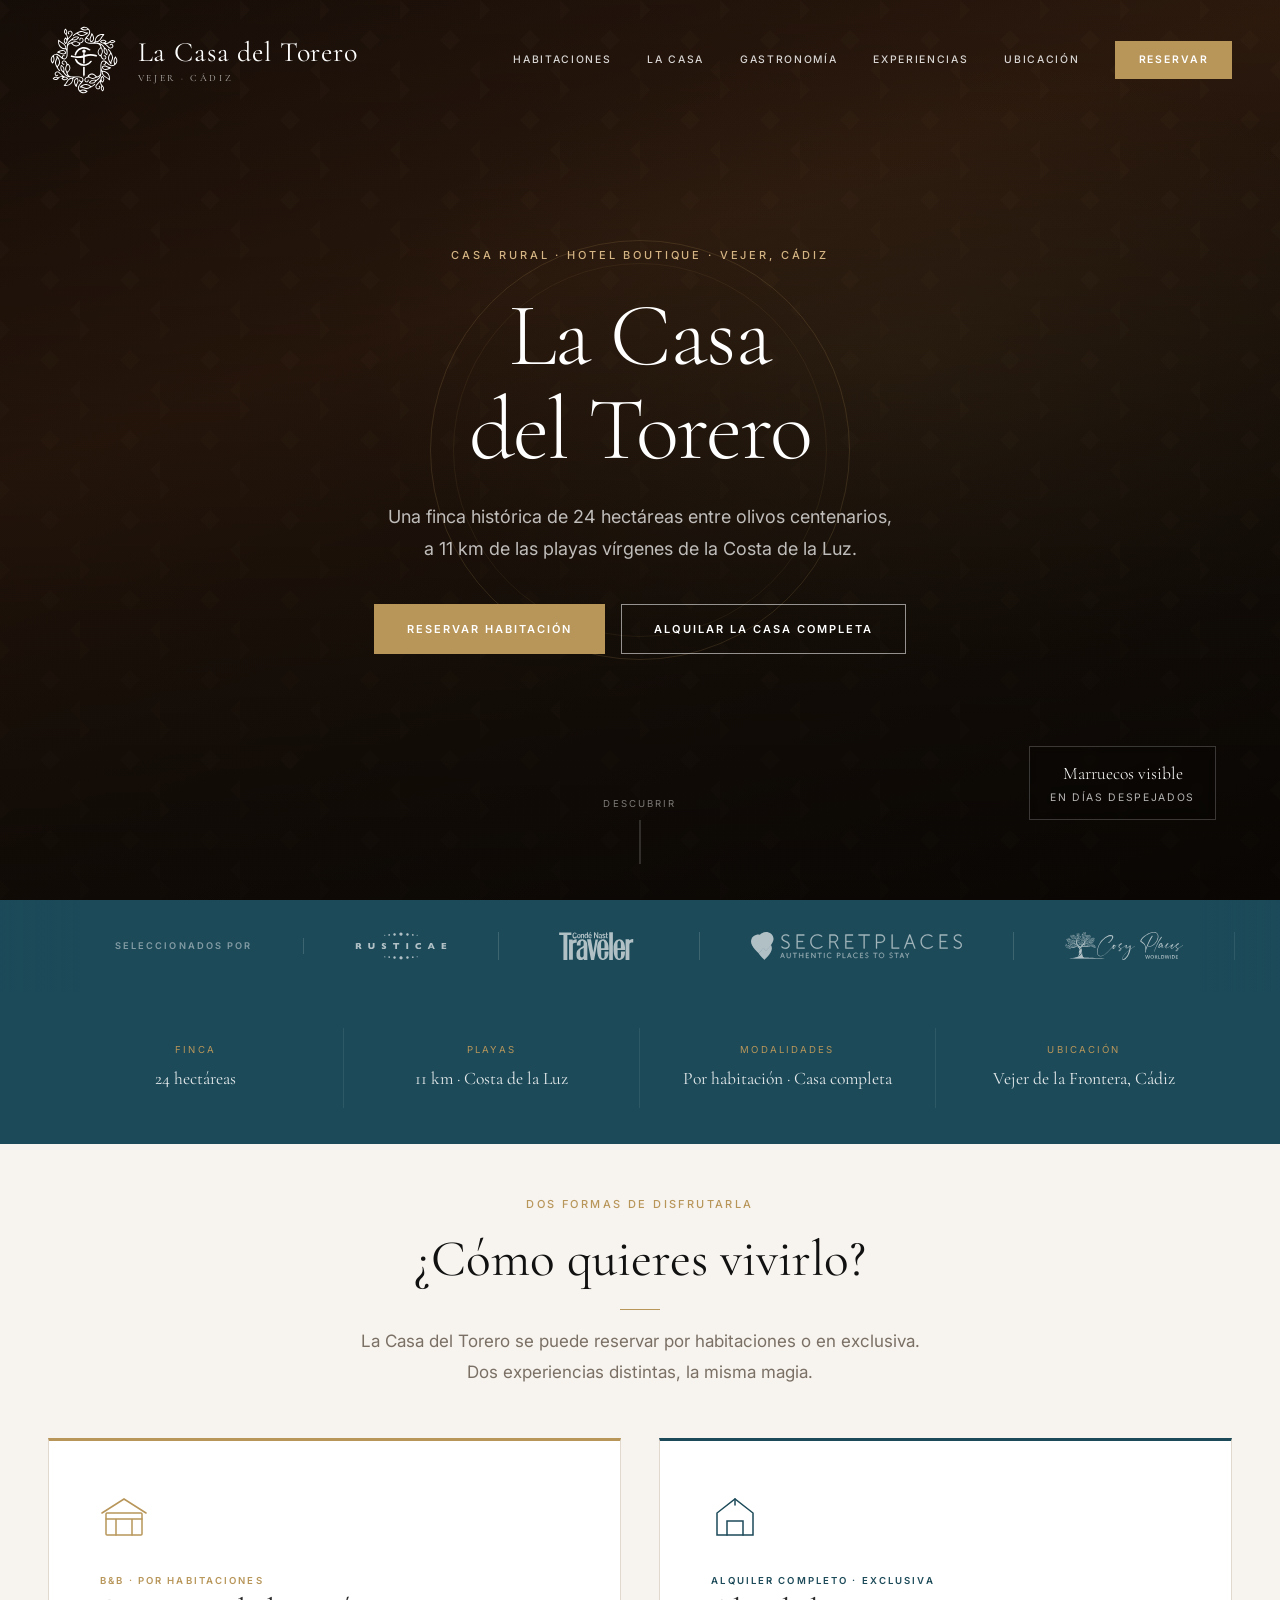
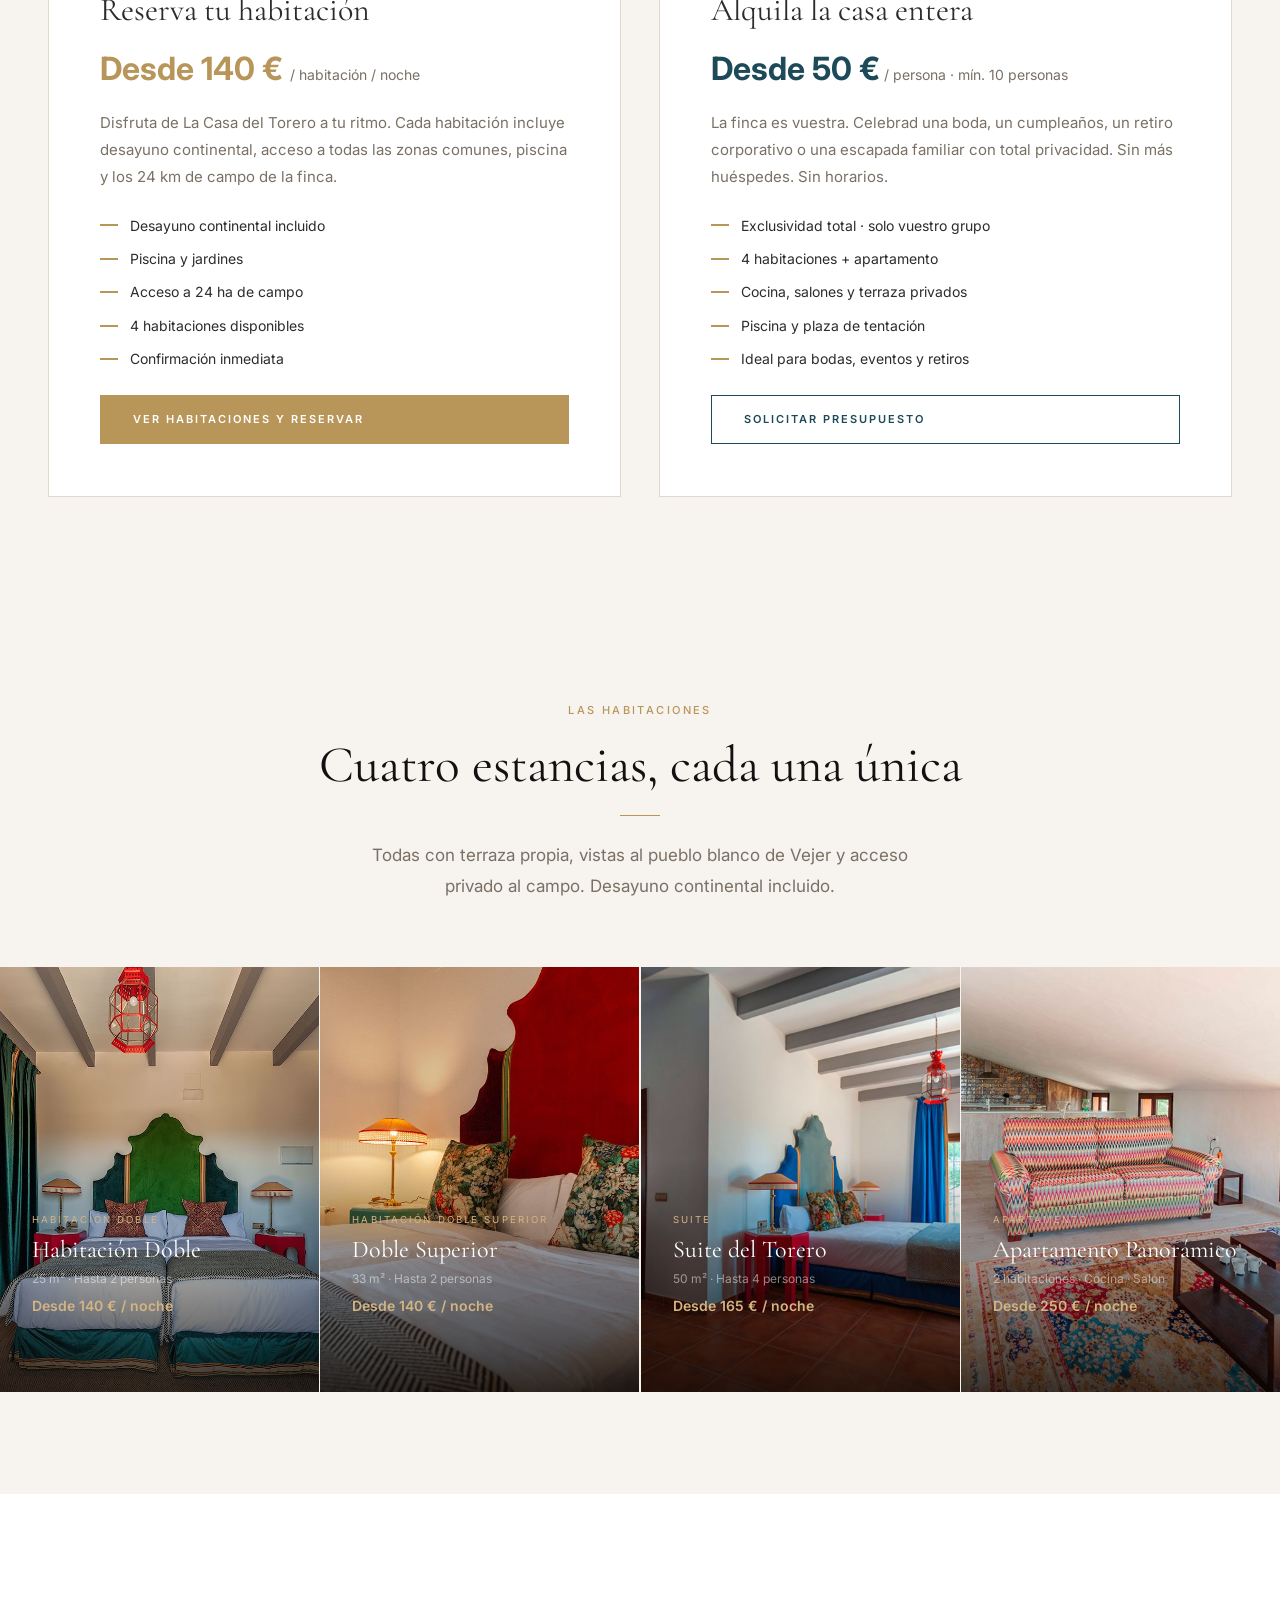
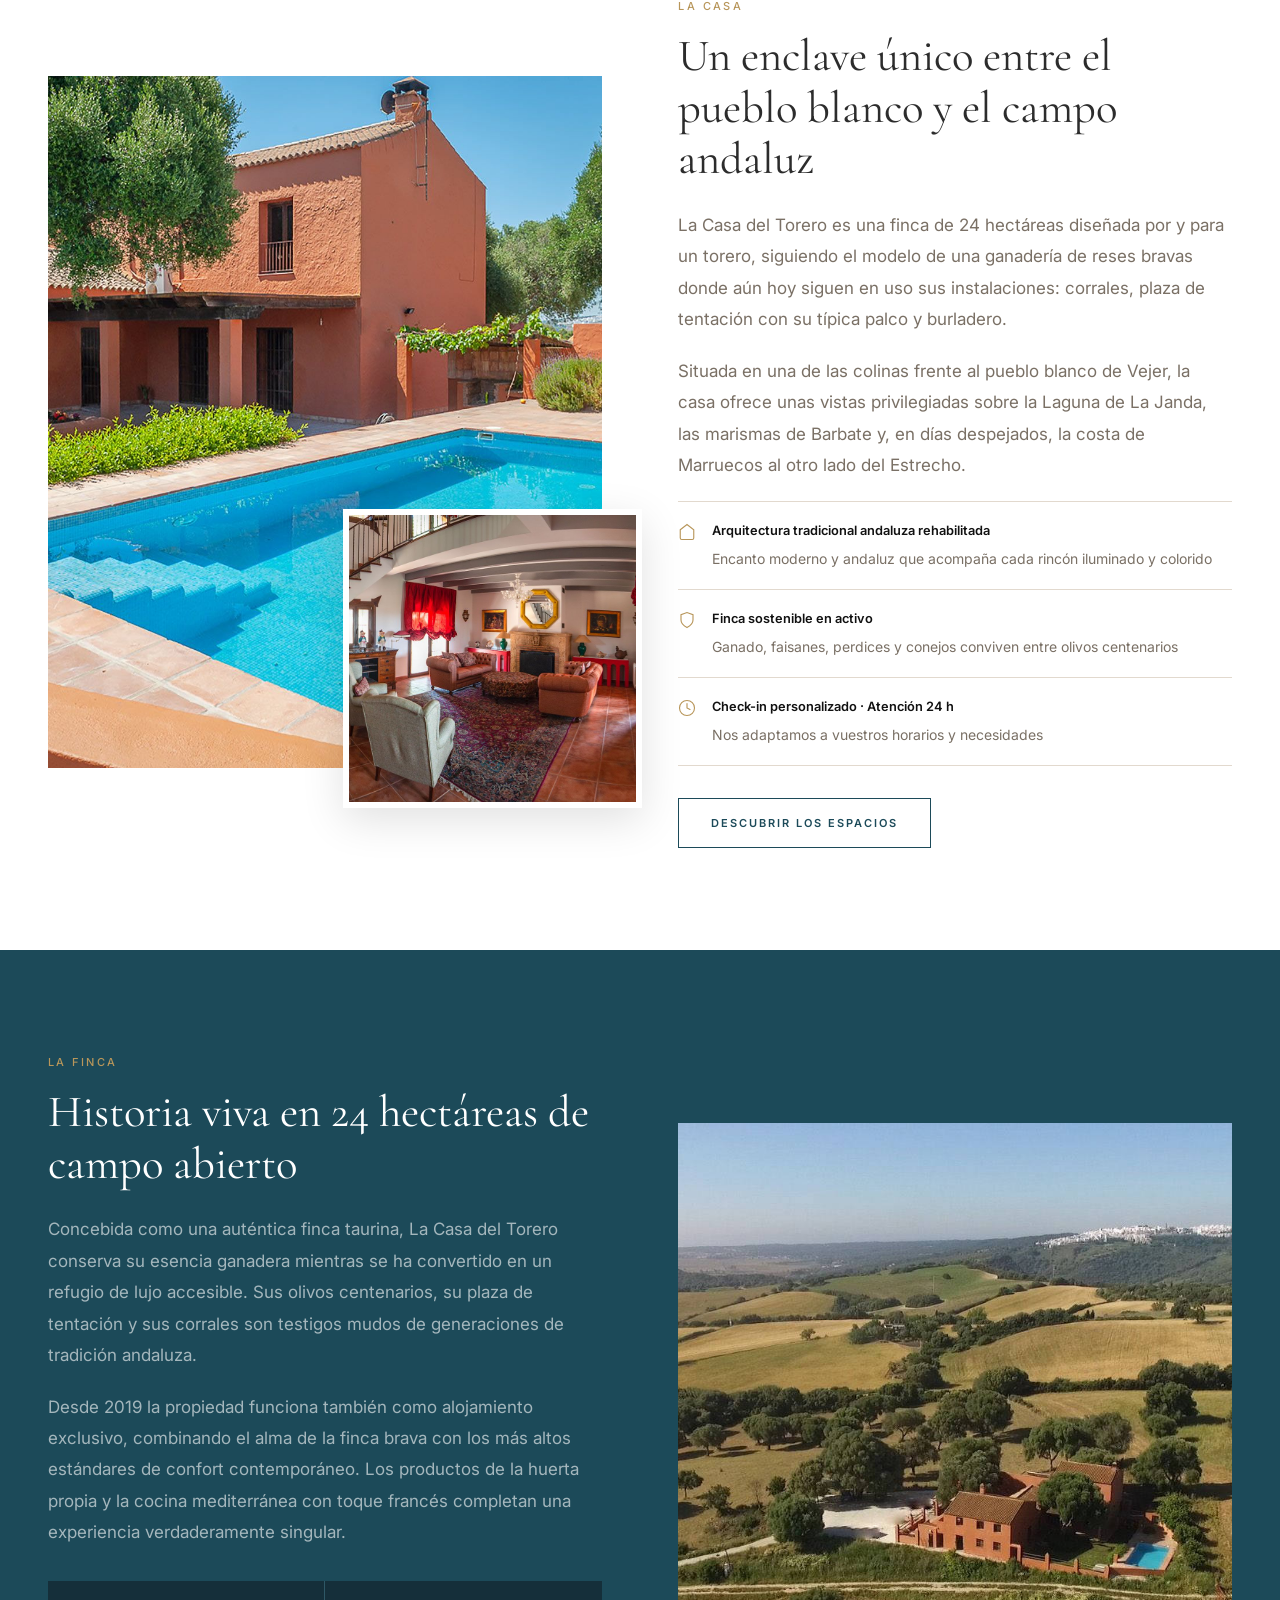
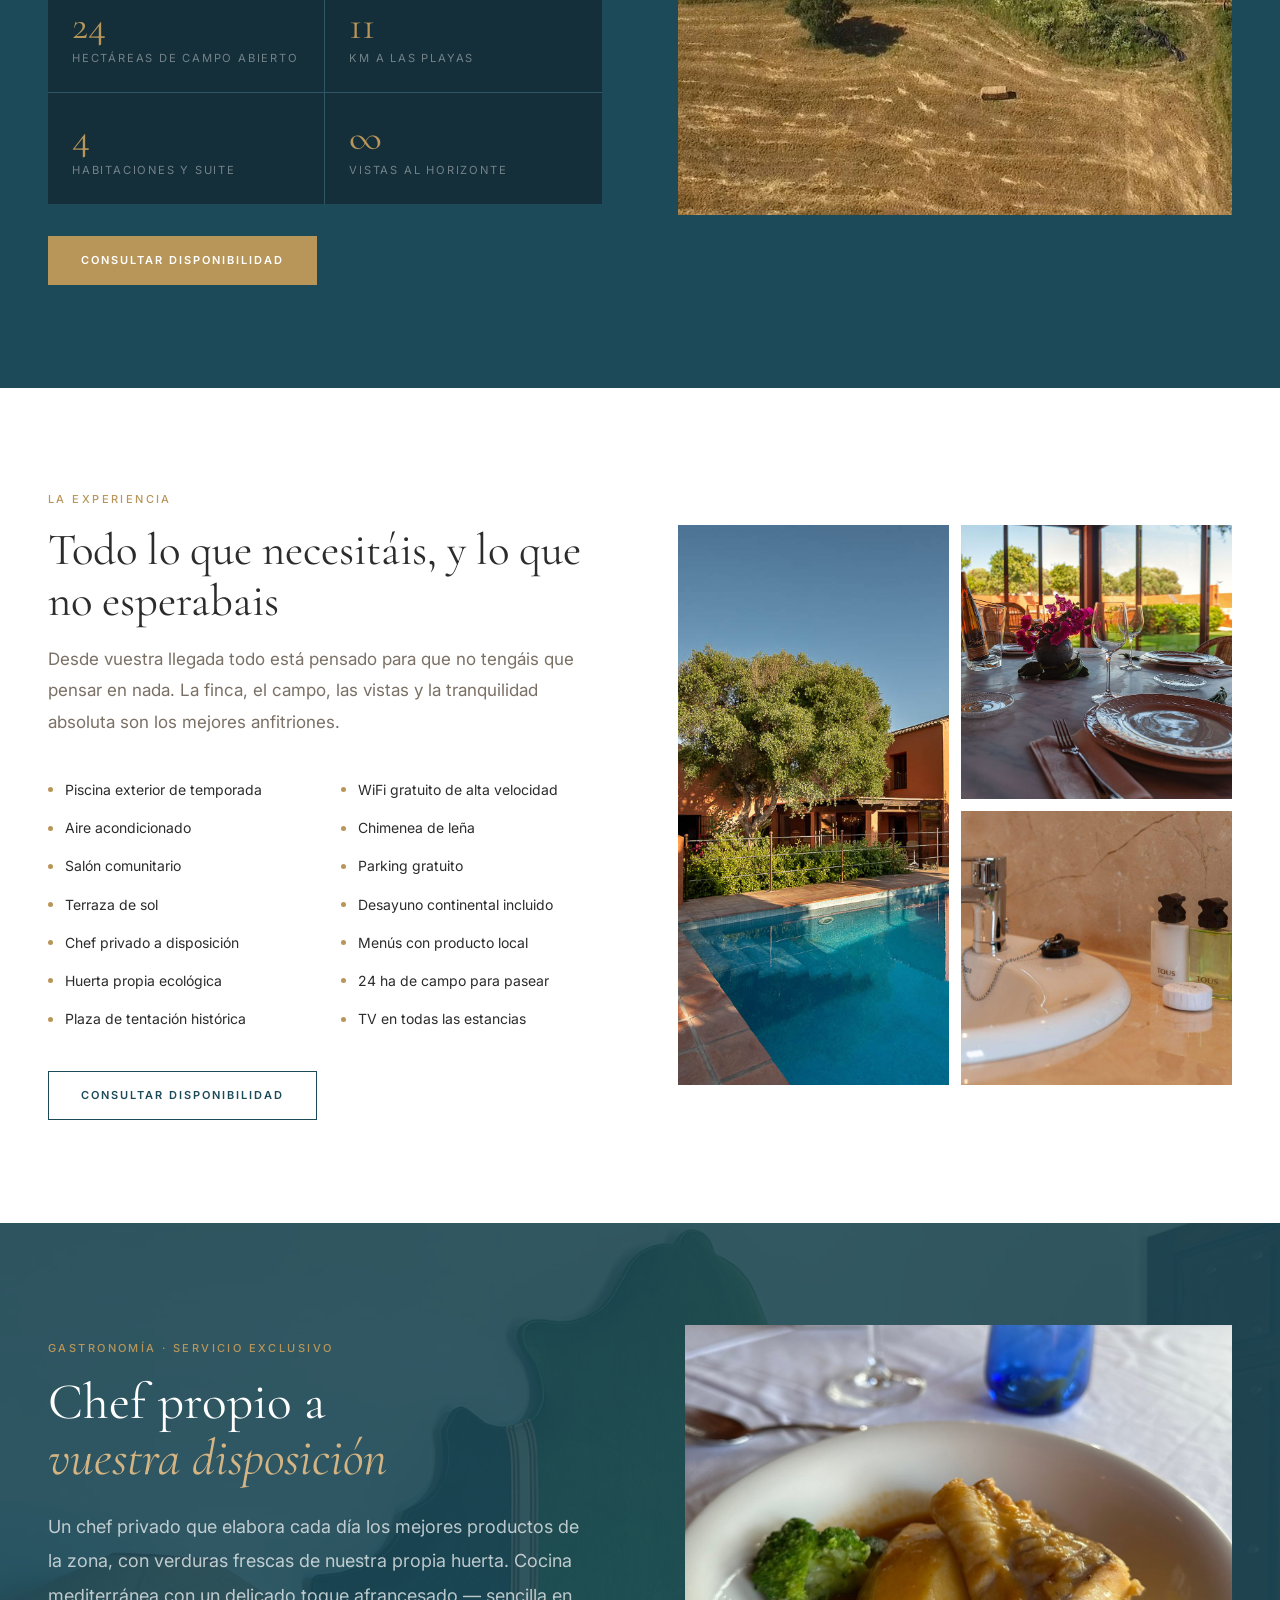
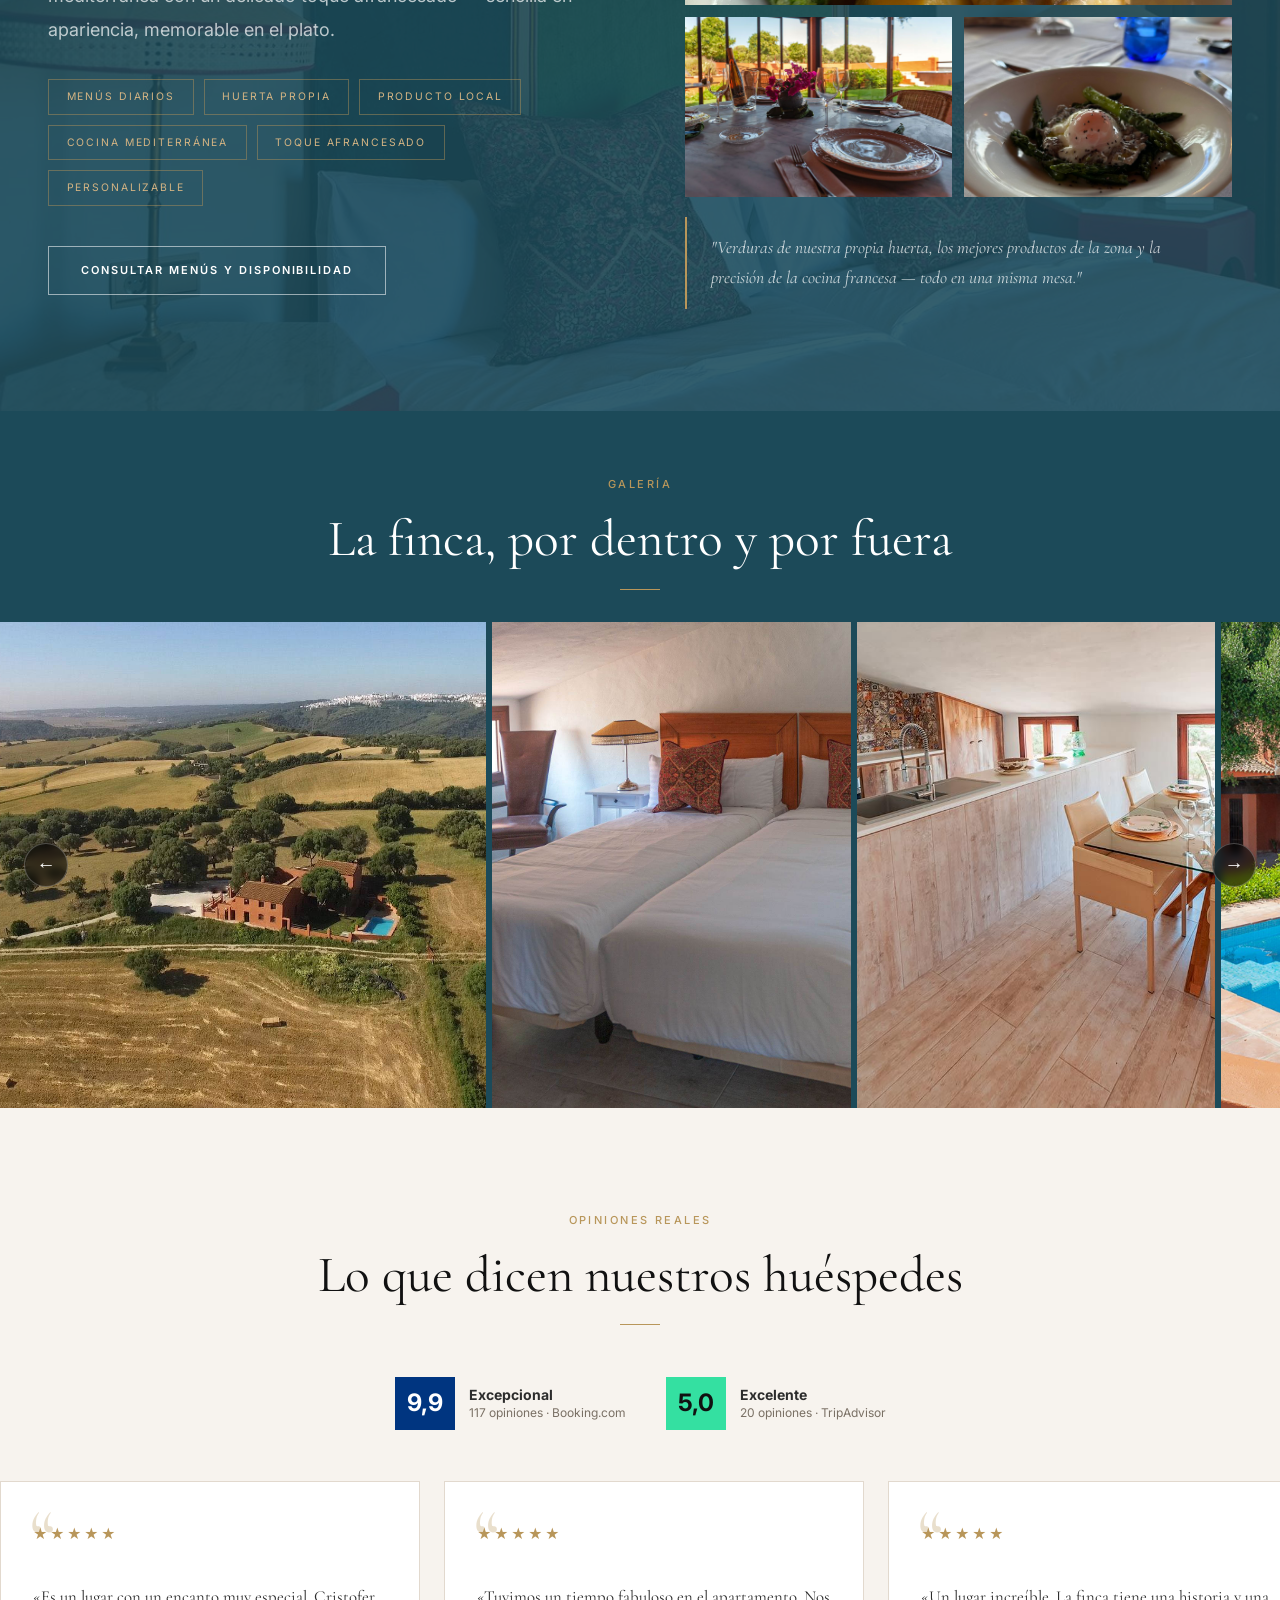
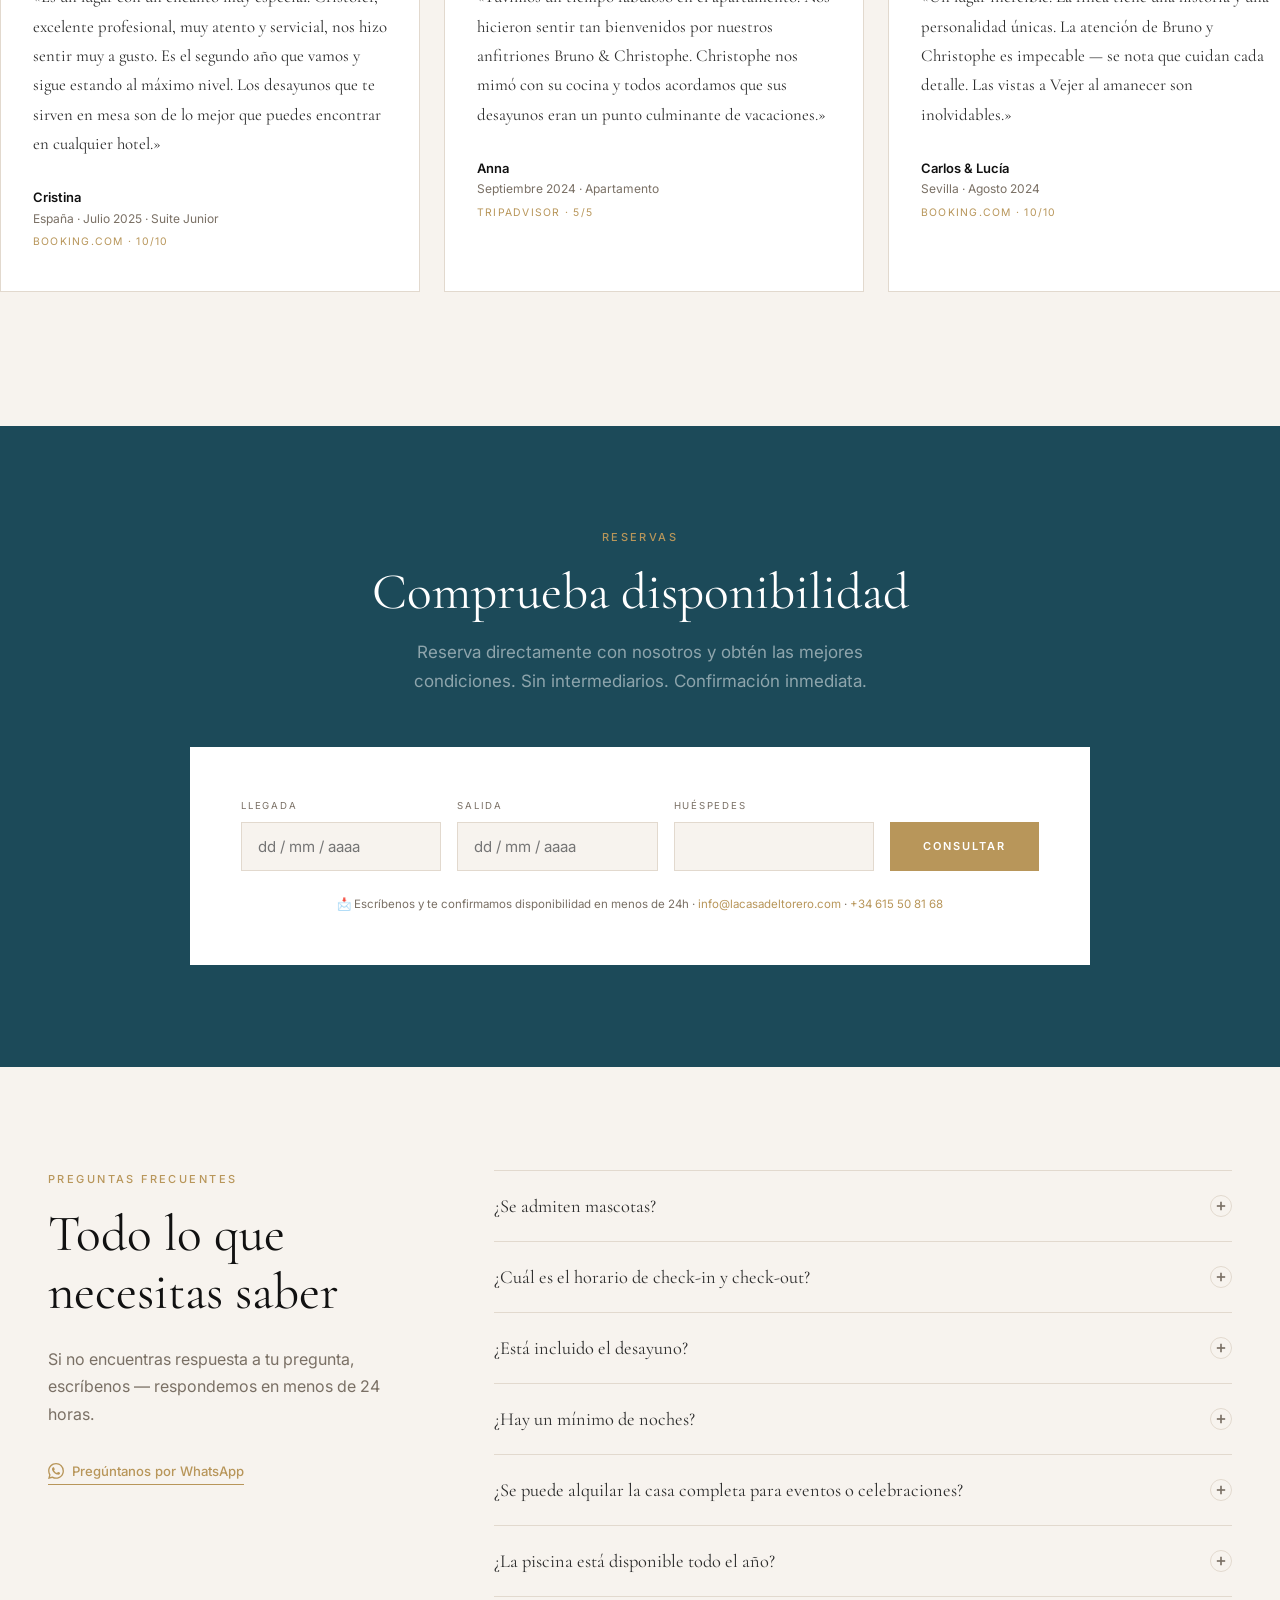
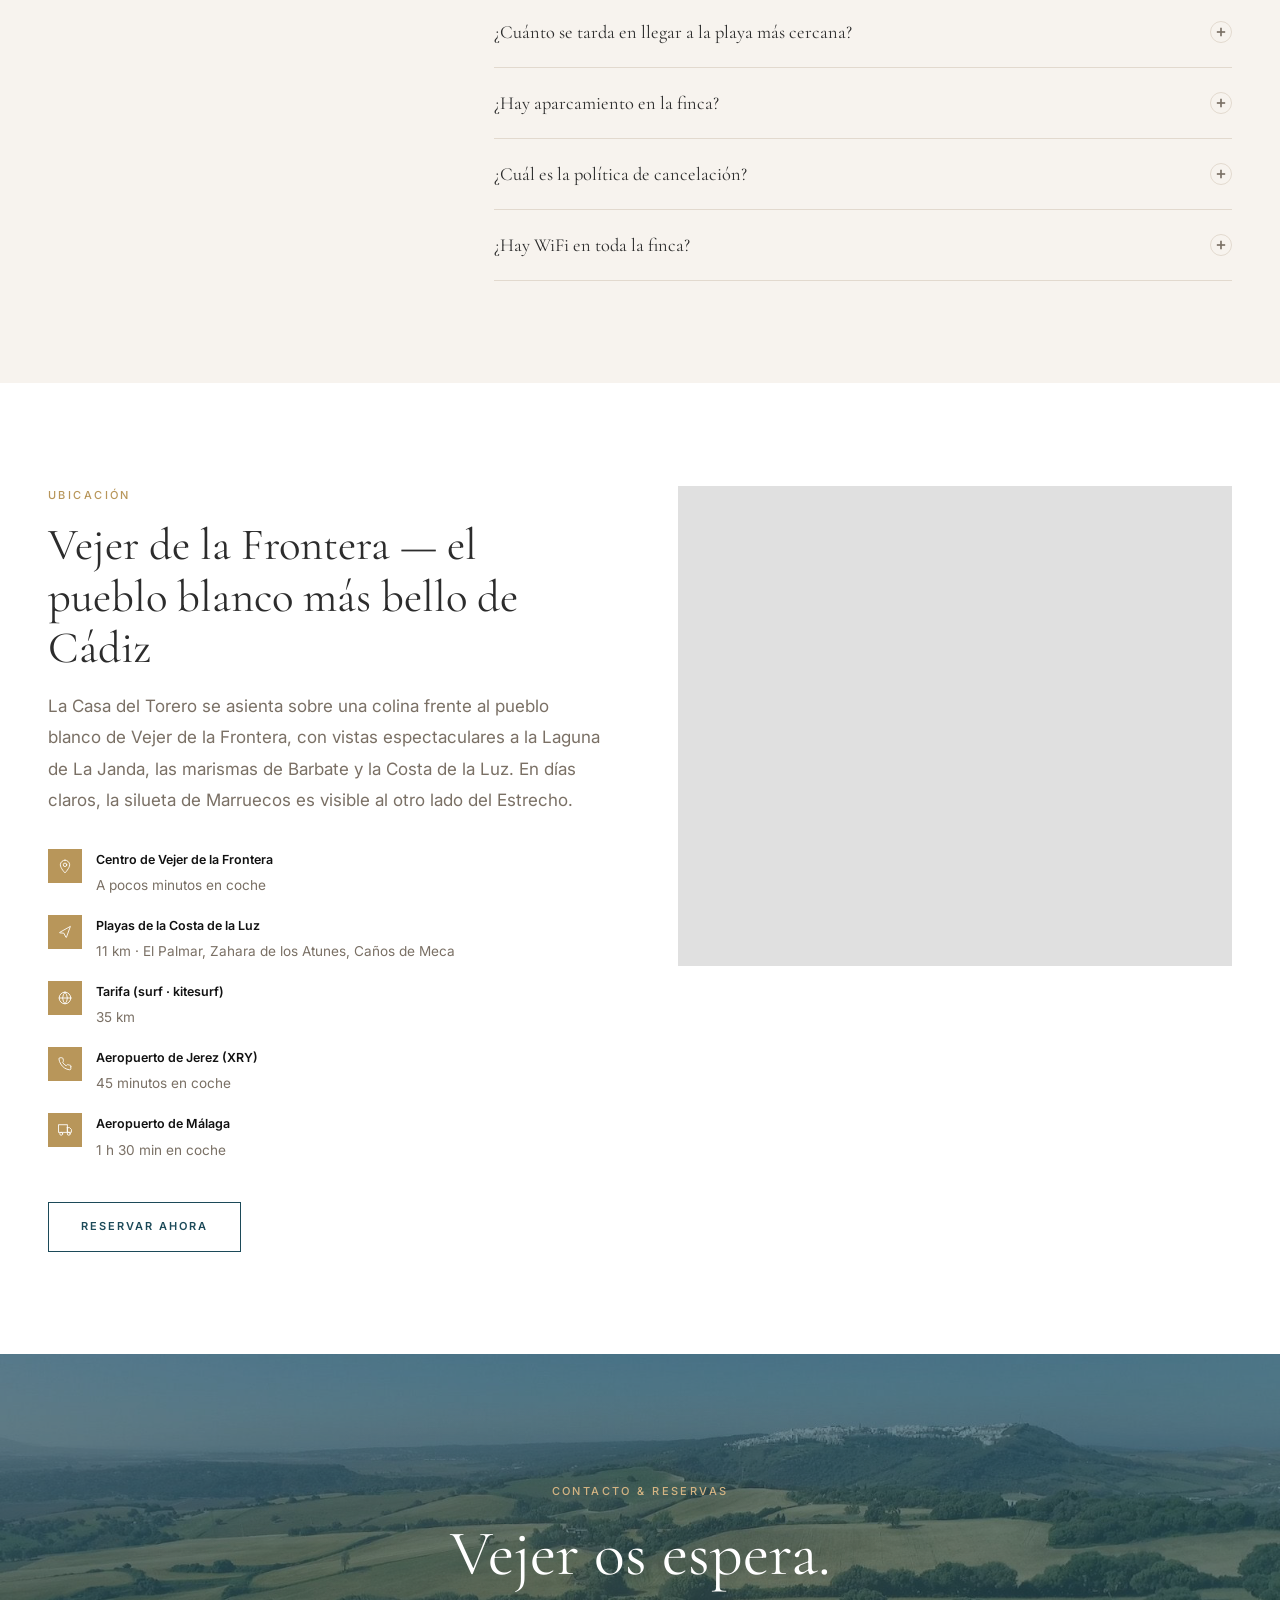
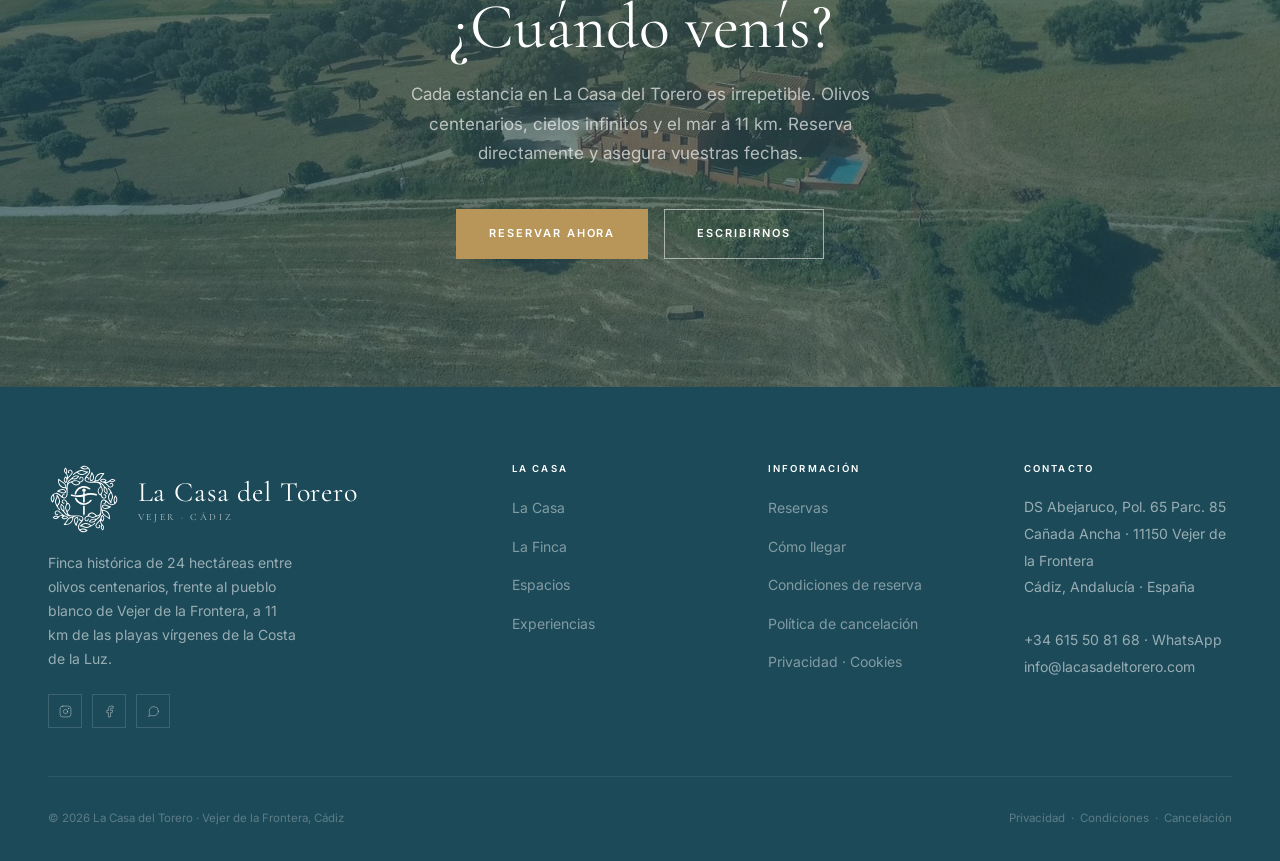
==== commit a481c242: "Add FAQ accordion section" ====
--- a/preview.html
+++ b/preview.html
@@ -458,6 +458,29 @@
 .gastro__quote p { font-family: var(--serif); font-size: 1.1rem; font-style: italic; color: rgba(255,255,255,.75); line-height: 1.7; }
 @media(max-width:768px) { .gastro__inner { grid-template-columns: 1fr; } .gastro__visual { display: none; } }
 
+/* ═══════════ FAQ ═══════════ */
+.faq { padding: var(--py) 0; background: var(--cream); }
+.faq__inner { display: grid; grid-template-columns: 1fr 2fr; gap: clamp(3rem,6vw,7rem); align-items: start; }
+.faq__aside { position: sticky; top: 7rem; }
+.faq__aside .eyebrow { display: block; margin-bottom: 1rem; }
+.faq__aside h2 { margin-bottom: 1.5rem; }
+.faq__aside p { color: var(--muted); line-height: 1.7; margin-bottom: 2rem; }
+.faq__contact { display: inline-flex; align-items: center; gap: .5rem; font-family: var(--sans); font-size: .82rem; font-weight: 500; color: var(--gold); text-decoration: none; border-bottom: 1px solid var(--gold); padding-bottom: 2px; transition: color var(--ease); }
+.faq__contact:hover { color: var(--blue); border-color: var(--blue); }
+.faq__list { display: flex; flex-direction: column; gap: 0; border-top: 1px solid var(--border); }
+.faq-item { border-bottom: 1px solid var(--border); }
+.faq-item__btn { width: 100%; display: flex; justify-content: space-between; align-items: center; gap: 1.5rem; padding: 1.5rem 0; background: none; border: none; cursor: pointer; text-align: left; font-family: var(--serif); font-size: 1.15rem; font-weight: 400; color: var(--text); transition: color var(--ease); }
+.faq-item__btn:hover { color: var(--gold); }
+.faq-item__icon { width: 22px; height: 22px; flex-shrink: 0; border: 1px solid var(--border); border-radius: 50%; display: flex; align-items: center; justify-content: center; transition: background var(--ease), border-color var(--ease); }
+.faq-item__icon svg { width: 10px; height: 10px; fill: none; stroke: var(--muted); stroke-width: 2; transition: transform var(--ease), stroke var(--ease); }
+.faq-item.open .faq-item__icon { background: var(--gold); border-color: var(--gold); }
+.faq-item.open .faq-item__icon svg { stroke: #fff; transform: rotate(45deg); }
+.faq-item__body { display: grid; grid-template-rows: 0fr; transition: grid-template-rows .35s ease; }
+.faq-item.open .faq-item__body { grid-template-rows: 1fr; }
+.faq-item__body-inner { overflow: hidden; }
+.faq-item__body-inner p { padding: 0 2rem 1.5rem 0; color: var(--muted); line-height: 1.75; font-size: .95rem; }
+@media(max-width:768px) { .faq__inner { grid-template-columns: 1fr; } .faq__aside { position: static; } }
+
 /* ═══════════ LOCATION ═══════════ */
 .location { padding: var(--py) 0; background: var(--white); }
 .location__inner { display: grid; grid-template-columns: 1fr 1fr; gap: clamp(3rem,6vw,7rem); align-items: start; }
@@ -487,6 +510,16 @@
 .prestige-item:hover img { opacity: 1; }
 .prestige-item__text { font-family: var(--serif); font-size: 1rem; font-weight: 400; letter-spacing: .18em; color: rgba(255,255,255,.65); white-space: nowrap; text-transform: uppercase; transition: color var(--ease); text-decoration: none; }
 .prestige-item:hover .prestige-item__text { color: #fff; }
+
+/* ═══════════ WHATSAPP FLOTANTE ═══════════ */
+.wa-float { position: fixed; bottom: 2rem; right: 2rem; z-index: 999; display: flex; align-items: center; gap: .65rem; text-decoration: none; opacity: 0; transform: translateY(8px); transition: opacity .5s ease, transform .5s ease; pointer-events: none; }
+.wa-float.visible { opacity: 1; transform: translateY(0); pointer-events: auto; }
+.wa-float__btn { width: 52px; height: 52px; border-radius: 50%; background: var(--gold); display: flex; align-items: center; justify-content: center; box-shadow: 0 4px 16px rgba(184,150,90,.35); transition: background var(--ease), transform var(--ease), box-shadow var(--ease); flex-shrink: 0; }
+.wa-float__btn svg { width: 26px; height: 26px; fill: #fff; }
+.wa-float:hover .wa-float__btn { background: var(--gold-lt); transform: scale(1.07); box-shadow: 0 6px 24px rgba(184,150,90,.45); }
+.wa-float__label { background: var(--gold); color: #fff; font-family: var(--sans); font-size: .72rem; font-weight: 500; letter-spacing: .04em; padding: .45rem .85rem; border-radius: 20px; white-space: nowrap; box-shadow: 0 4px 12px rgba(184,150,90,.3); opacity: 0; transform: translateX(6px); transition: opacity .3s ease .1s, transform .3s ease .1s; }
+.wa-float:hover .wa-float__label { opacity: 1; transform: translateX(0); }
+@media(max-width:768px) { .wa-float { bottom: 1.5rem; right: 1.25rem; } .wa-float__label { display: none; } }
 
 /* ═══════════ CTA BANNER ═══════════ */
 .cta-banner {
@@ -1297,6 +1330,121 @@
 </section>
 
 
+<!-- ══════════════════ FAQ ══════════════════ -->
+<section class="faq">
+  <div class="container">
+    <div class="faq__inner">
+
+      <div class="faq__aside reveal">
+        <span class="eyebrow">Preguntas frecuentes</span>
+        <h2 class="section-title">Todo lo que necesitas saber</h2>
+        <p>Si no encuentras respuesta a tu pregunta, escríbenos — respondemos en menos de 24 horas.</p>
+        <a href="https://wa.me/34615508168" class="faq__contact" target="_blank" rel="noopener">
+          <svg width="16" height="16" viewBox="0 0 24 24" fill="currentColor"><path d="M17.472 14.382c-.297-.149-1.758-.867-2.03-.967-.273-.099-.471-.148-.67.15-.197.297-.767.966-.94 1.164-.173.199-.347.223-.644.075-.297-.15-1.255-.463-2.39-1.475-.883-.788-1.48-1.761-1.653-2.059-.173-.297-.018-.458.13-.606.134-.133.298-.347.446-.52.149-.174.198-.298.298-.497.099-.198.05-.371-.025-.52-.075-.149-.669-1.612-.916-2.207-.242-.579-.487-.5-.669-.51-.173-.008-.371-.01-.57-.01-.198 0-.52.074-.792.372-.272.297-1.04 1.016-1.04 2.479 0 1.462 1.065 2.875 1.213 3.074.149.198 2.096 3.2 5.077 4.487.709.306 1.262.489 1.694.625.712.227 1.36.195 1.871.118.571-.085 1.758-.719 2.006-1.413.248-.694.248-1.289.173-1.413-.074-.124-.272-.198-.57-.347m-5.421 7.403h-.004a9.87 9.87 0 01-5.031-1.378l-.361-.214-3.741.982.998-3.648-.235-.374a9.86 9.86 0 01-1.51-5.26c.001-5.45 4.436-9.884 9.888-9.884 2.64 0 5.122 1.03 6.988 2.898a9.825 9.825 0 012.893 6.994c-.003 5.45-4.437 9.884-9.885 9.884m8.413-18.297A11.815 11.815 0 0012.05 0C5.495 0 .16 5.335.157 11.892c0 2.096.547 4.142 1.588 5.945L.057 24l6.305-1.654a11.882 11.882 0 005.683 1.448h.005c6.554 0 11.89-5.335 11.893-11.893a11.821 11.821 0 00-3.48-8.413z"/></svg>
+          Pregúntanos por WhatsApp
+        </a>
+      </div>
+
+      <div class="faq__list reveal">
+
+        <div class="faq-item">
+          <button class="faq-item__btn" aria-expanded="false">
+            ¿Se admiten mascotas?
+            <span class="faq-item__icon"><svg viewBox="0 0 12 12"><line x1="6" y1="1" x2="6" y2="11"/><line x1="1" y1="6" x2="11" y2="6"/></svg></span>
+          </button>
+          <div class="faq-item__body"><div class="faq-item__body-inner"><p>— Pendiente de confirmar con el propietario —</p></div></div>
+        </div>
+
+        <div class="faq-item">
+          <button class="faq-item__btn" aria-expanded="false">
+            ¿Cuál es el horario de check-in y check-out?
+            <span class="faq-item__icon"><svg viewBox="0 0 12 12"><line x1="6" y1="1" x2="6" y2="11"/><line x1="1" y1="6" x2="11" y2="6"/></svg></span>
+          </button>
+          <div class="faq-item__body"><div class="faq-item__body-inner"><p>— Pendiente de confirmar con el propietario —</p></div></div>
+        </div>
+
+        <div class="faq-item">
+          <button class="faq-item__btn" aria-expanded="false">
+            ¿Está incluido el desayuno?
+            <span class="faq-item__icon"><svg viewBox="0 0 12 12"><line x1="6" y1="1" x2="6" y2="11"/><line x1="1" y1="6" x2="11" y2="6"/></svg></span>
+          </button>
+          <div class="faq-item__body"><div class="faq-item__body-inner"><p>— Pendiente de confirmar con el propietario —</p></div></div>
+        </div>
+
+        <div class="faq-item">
+          <button class="faq-item__btn" aria-expanded="false">
+            ¿Hay un mínimo de noches?
+            <span class="faq-item__icon"><svg viewBox="0 0 12 12"><line x1="6" y1="1" x2="6" y2="11"/><line x1="1" y1="6" x2="11" y2="6"/></svg></span>
+          </button>
+          <div class="faq-item__body"><div class="faq-item__body-inner"><p>— Pendiente de confirmar con el propietario —</p></div></div>
+        </div>
+
+        <div class="faq-item">
+          <button class="faq-item__btn" aria-expanded="false">
+            ¿Se puede alquilar la casa completa para eventos o celebraciones?
+            <span class="faq-item__icon"><svg viewBox="0 0 12 12"><line x1="6" y1="1" x2="6" y2="11"/><line x1="1" y1="6" x2="11" y2="6"/></svg></span>
+          </button>
+          <div class="faq-item__body"><div class="faq-item__body-inner"><p>— Pendiente de confirmar con el propietario —</p></div></div>
+        </div>
+
+        <div class="faq-item">
+          <button class="faq-item__btn" aria-expanded="false">
+            ¿La piscina está disponible todo el año?
+            <span class="faq-item__icon"><svg viewBox="0 0 12 12"><line x1="6" y1="1" x2="6" y2="11"/><line x1="1" y1="6" x2="11" y2="6"/></svg></span>
+          </button>
+          <div class="faq-item__body"><div class="faq-item__body-inner"><p>— Pendiente de confirmar con el propietario —</p></div></div>
+        </div>
+
+        <div class="faq-item">
+          <button class="faq-item__btn" aria-expanded="false">
+            ¿Cuánto se tarda en llegar a la playa más cercana?
+            <span class="faq-item__icon"><svg viewBox="0 0 12 12"><line x1="6" y1="1" x2="6" y2="11"/><line x1="1" y1="6" x2="11" y2="6"/></svg></span>
+          </button>
+          <div class="faq-item__body"><div class="faq-item__body-inner"><p>Las playas vírgenes de la Costa de la Luz están a tan solo 11 km. En coche son aproximadamente 15 minutos hasta Caños de Meca y El Palmar.</p></div></div>
+        </div>
+
+        <div class="faq-item">
+          <button class="faq-item__btn" aria-expanded="false">
+            ¿Hay aparcamiento en la finca?
+            <span class="faq-item__icon"><svg viewBox="0 0 12 12"><line x1="6" y1="1" x2="6" y2="11"/><line x1="1" y1="6" x2="11" y2="6"/></svg></span>
+          </button>
+          <div class="faq-item__body"><div class="faq-item__body-inner"><p>Sí, la finca dispone de aparcamiento privado gratuito para todos los huéspedes.</p></div></div>
+        </div>
+
+        <div class="faq-item">
+          <button class="faq-item__btn" aria-expanded="false">
+            ¿Cuál es la política de cancelación?
+            <span class="faq-item__icon"><svg viewBox="0 0 12 12"><line x1="6" y1="1" x2="6" y2="11"/><line x1="1" y1="6" x2="11" y2="6"/></svg></span>
+          </button>
+          <div class="faq-item__body"><div class="faq-item__body-inner"><p>— Pendiente de confirmar con el propietario —</p></div></div>
+        </div>
+
+        <div class="faq-item">
+          <button class="faq-item__btn" aria-expanded="false">
+            ¿Hay WiFi en toda la finca?
+            <span class="faq-item__icon"><svg viewBox="0 0 12 12"><line x1="6" y1="1" x2="6" y2="11"/><line x1="1" y1="6" x2="11" y2="6"/></svg></span>
+          </button>
+          <div class="faq-item__body"><div class="faq-item__body-inner"><p>Sí, la finca dispone de WiFi gratuito de alta velocidad en todas las habitaciones y zonas comunes.</p></div></div>
+        </div>
+
+      </div>
+    </div>
+  </div>
+</section>
+<script>
+(function(){
+  document.querySelectorAll('.faq-item__btn').forEach(function(btn){
+    btn.addEventListener('click', function(){
+      var item = btn.closest('.faq-item');
+      var isOpen = item.classList.contains('open');
+      document.querySelectorAll('.faq-item').forEach(function(i){ i.classList.remove('open'); i.querySelector('.faq-item__btn').setAttribute('aria-expanded','false'); });
+      if(!isOpen){ item.classList.add('open'); btn.setAttribute('aria-expanded','true'); }
+    });
+  });
+})();
+</script>
+
+
 <!-- ══════════════════ LOCATION ══════════════════ -->
 <section id="ubicacion" class="location">
   <div class="container">
@@ -1511,5 +1659,22 @@
 })();
 </script>
 
+<!-- ══════════════════ WHATSAPP FLOTANTE ══════════════════ -->
+<a href="https://wa.me/34615508168" target="_blank" rel="noopener" class="wa-float" id="waFloat" aria-label="Contactar por WhatsApp">
+  <span class="wa-float__label">¿Hablamos?</span>
+  <span class="wa-float__btn">
+    <svg viewBox="0 0 24 24" xmlns="http://www.w3.org/2000/svg"><path d="M17.472 14.382c-.297-.149-1.758-.867-2.03-.967-.273-.099-.471-.148-.67.15-.197.297-.767.966-.94 1.164-.173.199-.347.223-.644.075-.297-.15-1.255-.463-2.39-1.475-.883-.788-1.48-1.761-1.653-2.059-.173-.297-.018-.458.13-.606.134-.133.298-.347.446-.52.149-.174.198-.298.298-.497.099-.198.05-.371-.025-.52-.075-.149-.669-1.612-.916-2.207-.242-.579-.487-.5-.669-.51-.173-.008-.371-.01-.57-.01-.198 0-.52.074-.792.372-.272.297-1.04 1.016-1.04 2.479 0 1.462 1.065 2.875 1.213 3.074.149.198 2.096 3.2 5.077 4.487.709.306 1.262.489 1.694.625.712.227 1.36.195 1.871.118.571-.085 1.758-.719 2.006-1.413.248-.694.248-1.289.173-1.413-.074-.124-.272-.198-.57-.347m-5.421 7.403h-.004a9.87 9.87 0 01-5.031-1.378l-.361-.214-3.741.982.998-3.648-.235-.374a9.86 9.86 0 01-1.51-5.26c.001-5.45 4.436-9.884 9.888-9.884 2.64 0 5.122 1.03 6.988 2.898a9.825 9.825 0 012.893 6.994c-.003 5.45-4.437 9.884-9.885 9.884m8.413-18.297A11.815 11.815 0 0012.05 0C5.495 0 .16 5.335.157 11.892c0 2.096.547 4.142 1.588 5.945L.057 24l6.305-1.654a11.882 11.882 0 005.683 1.448h.005c6.554 0 11.89-5.335 11.893-11.893a11.821 11.821 0 00-3.48-8.413z"/></svg>
+  </span>
+</a>
+<script>
+(function(){
+  var btn = document.getElementById('waFloat');
+  window.addEventListener('scroll', function(){
+    if(window.scrollY > 300) btn.classList.add('visible');
+    else btn.classList.remove('visible');
+  }, {passive:true});
+})();
+</script>
+
 </body>
 </html>
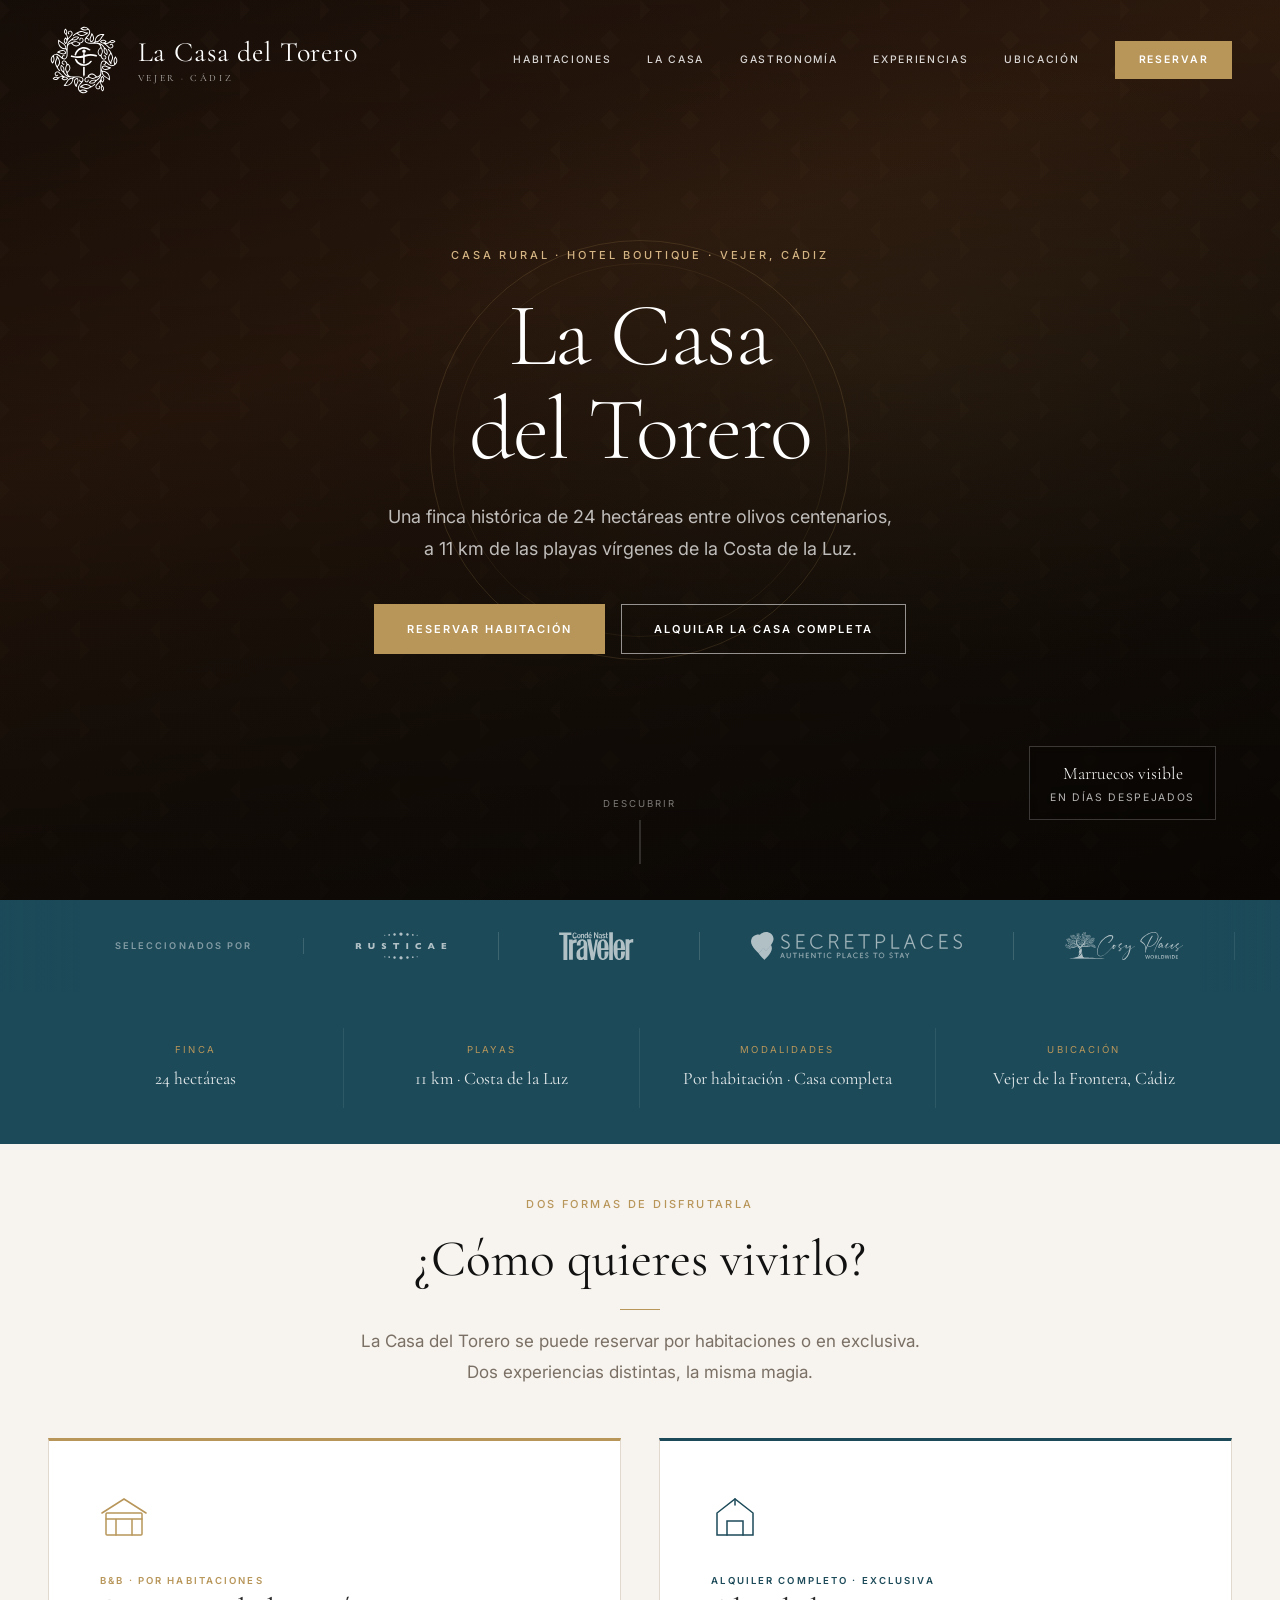
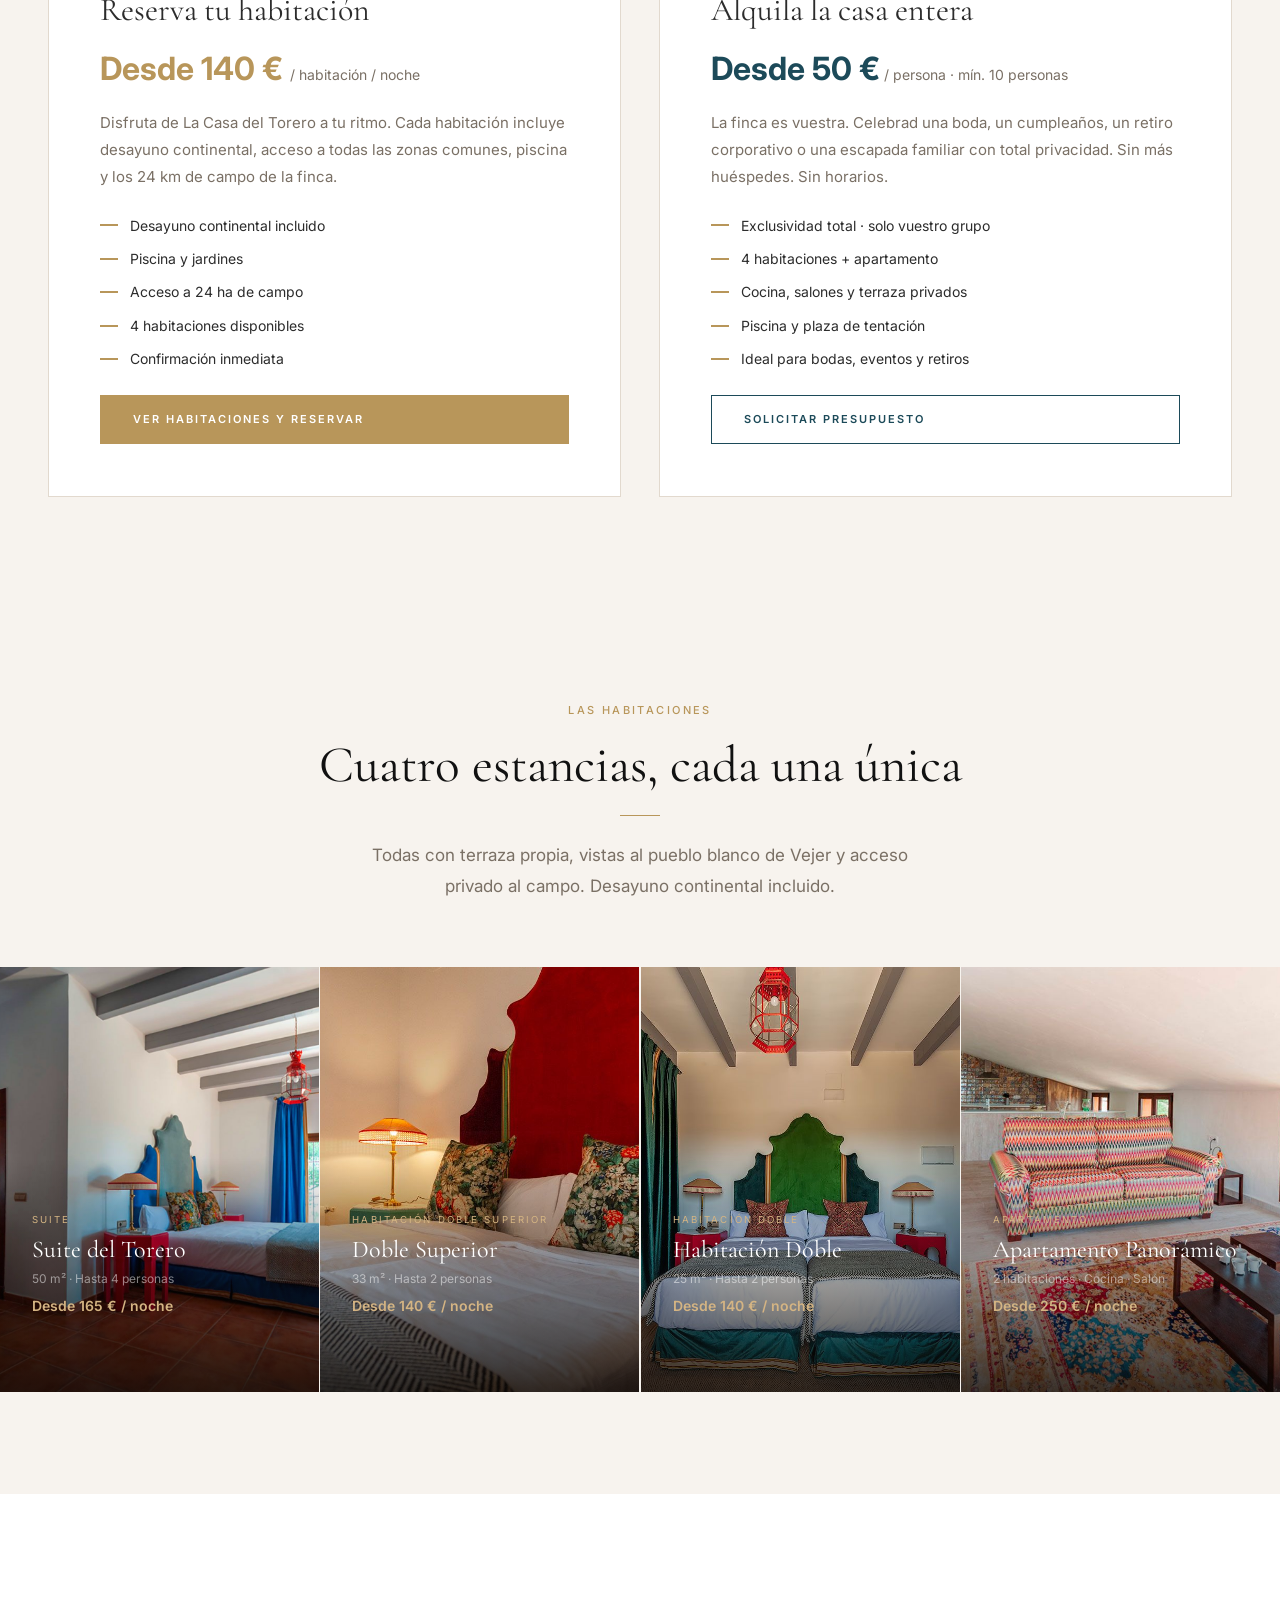
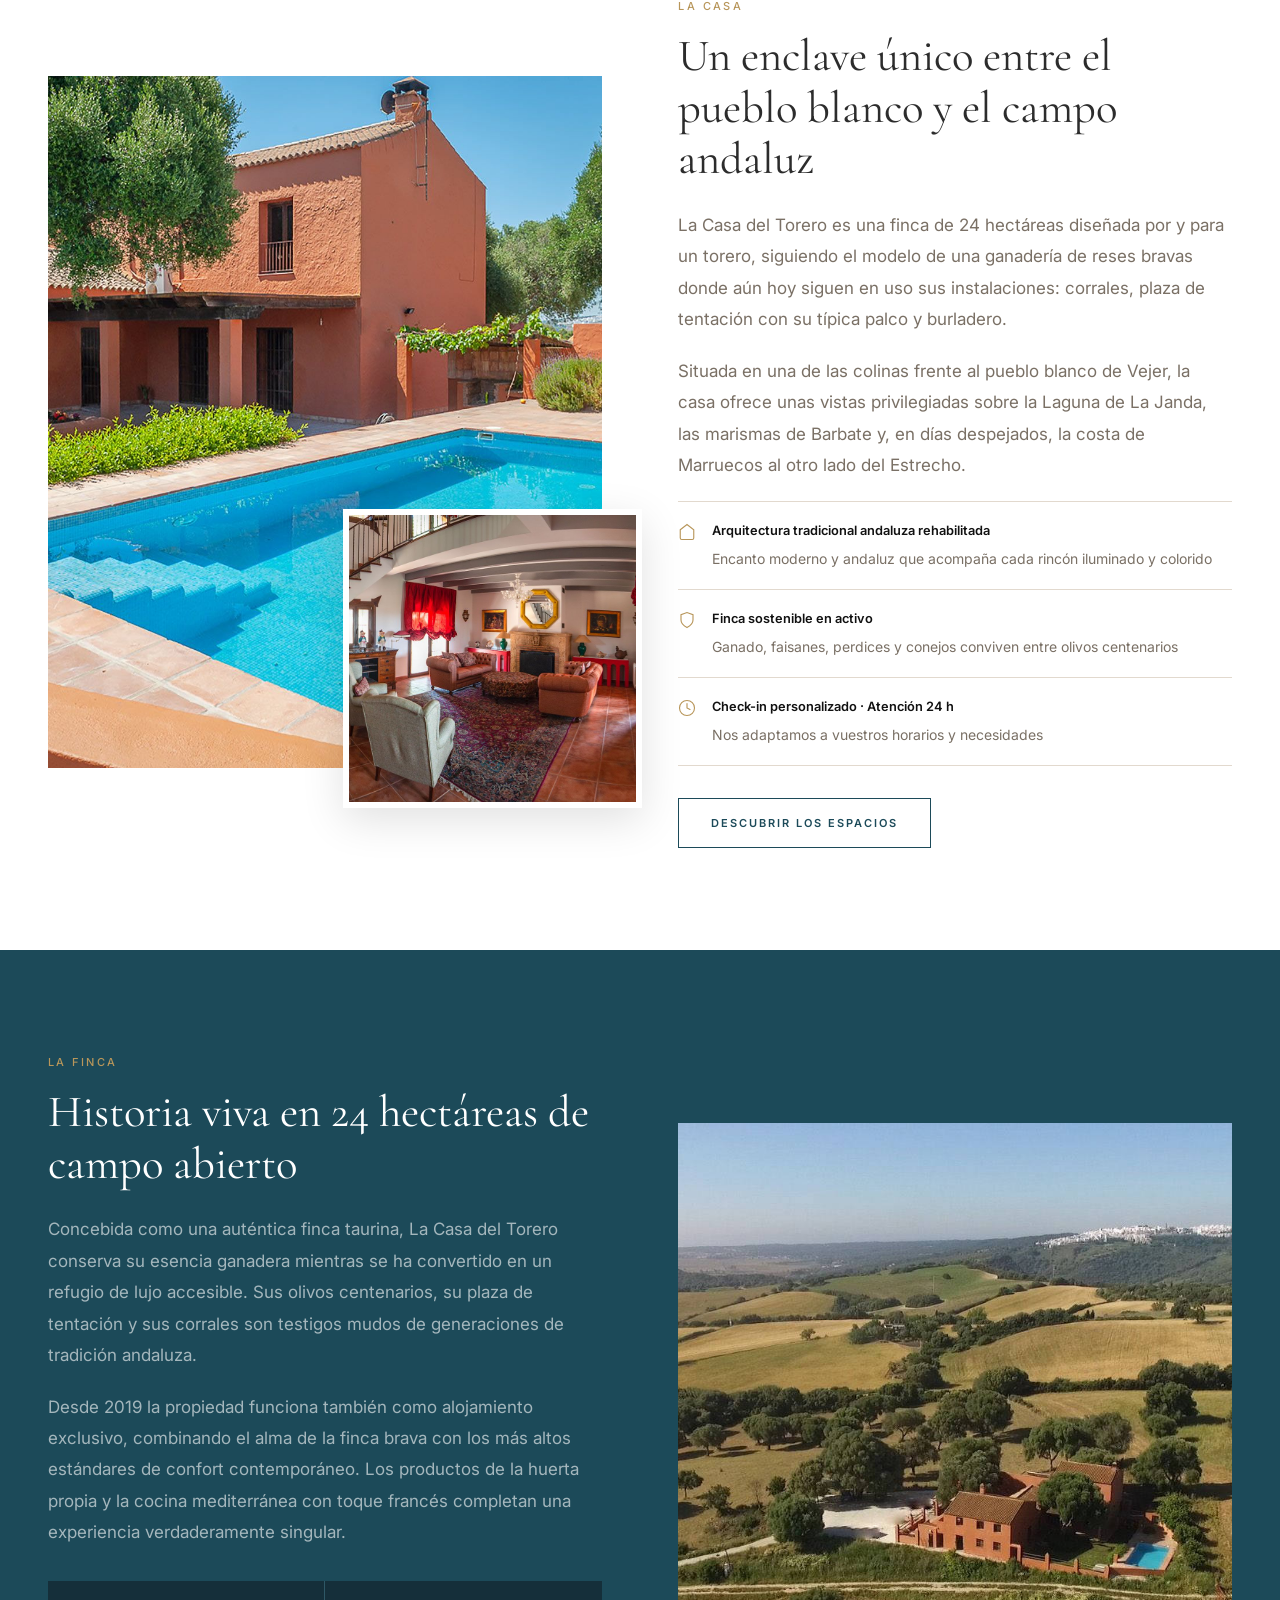
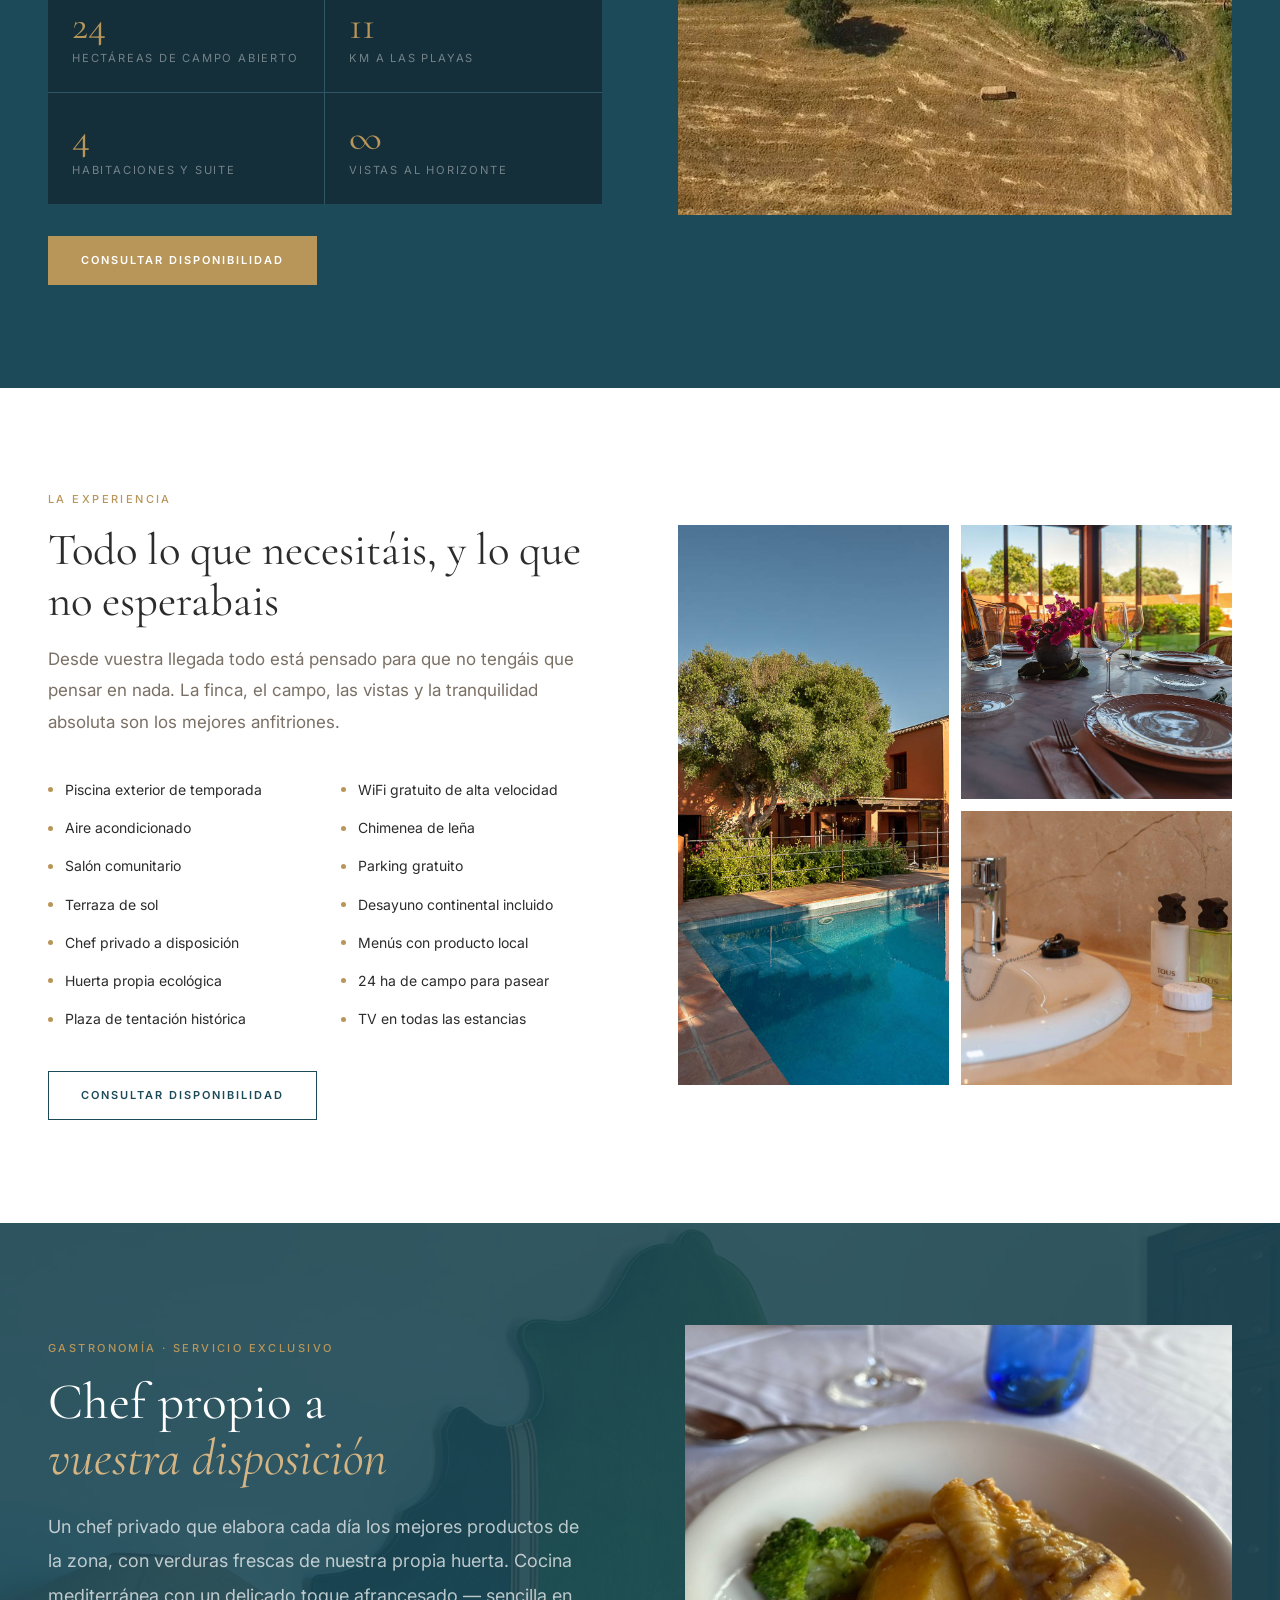
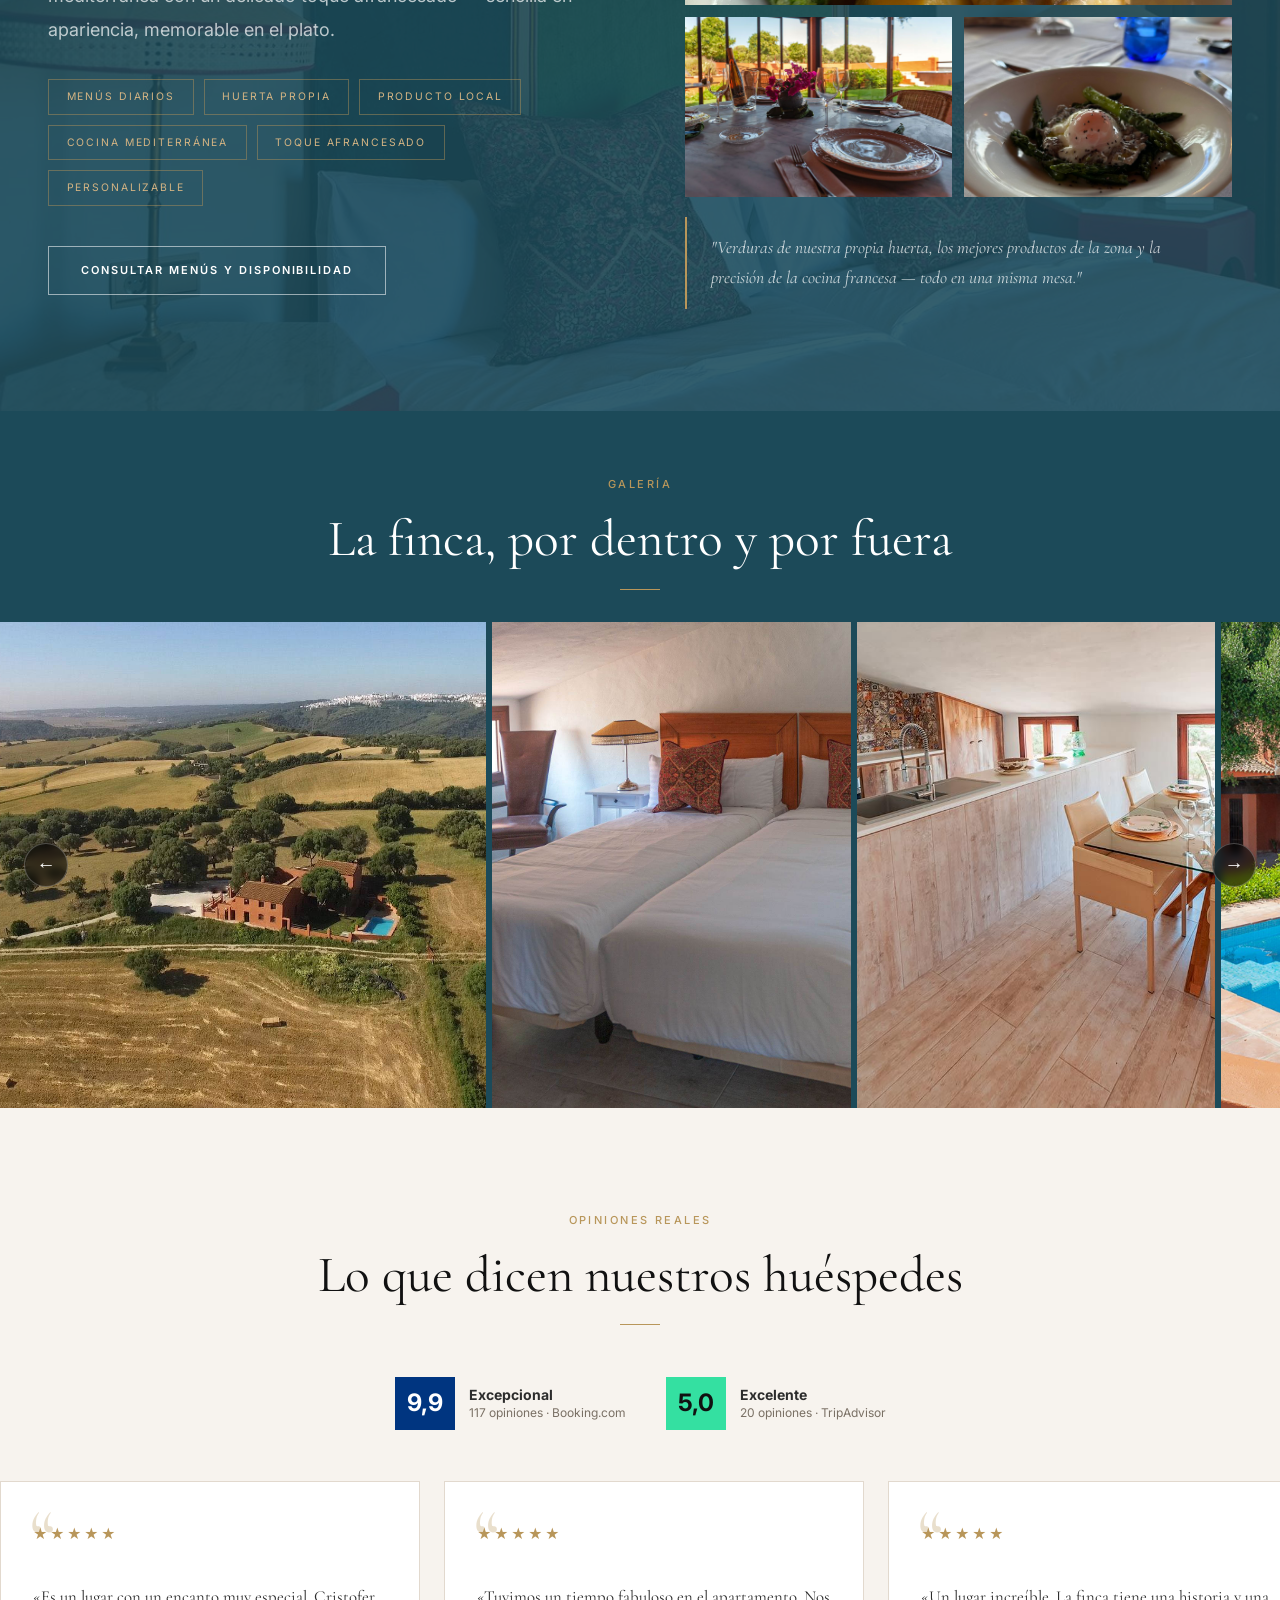
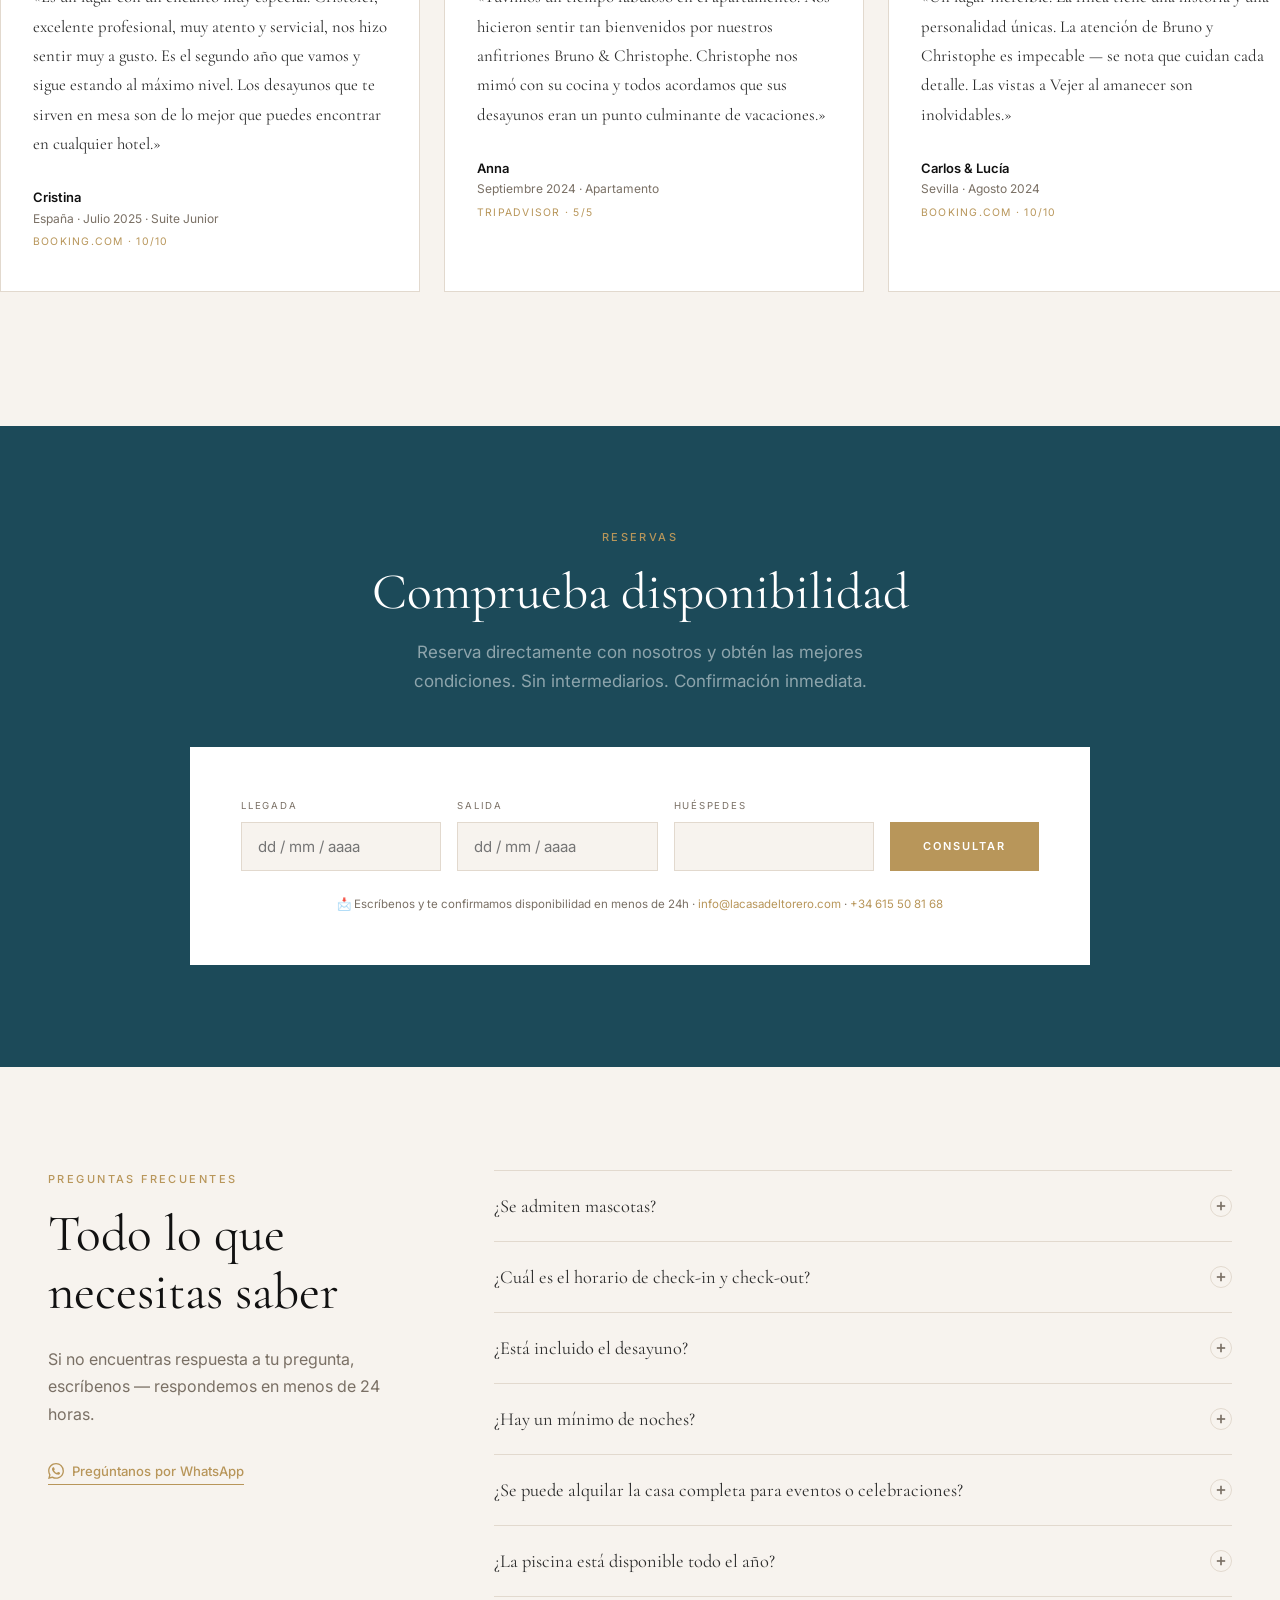
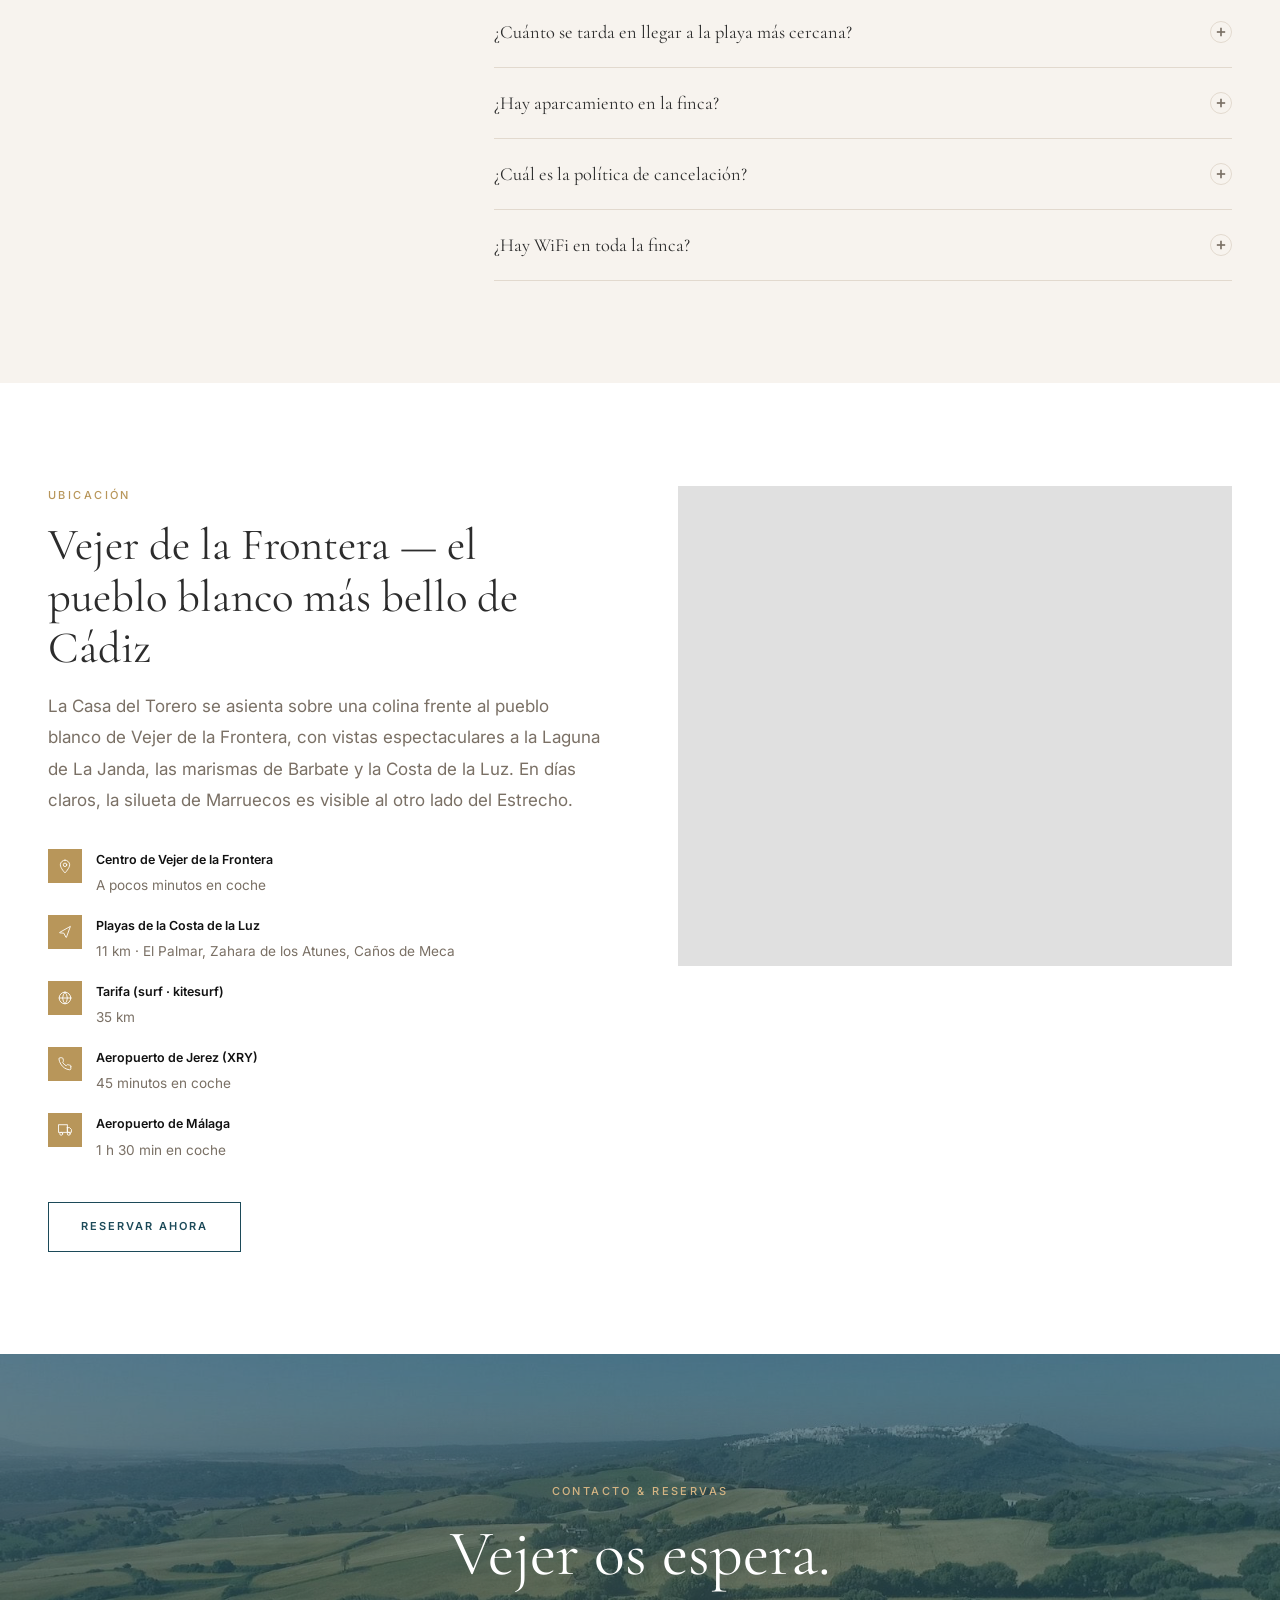
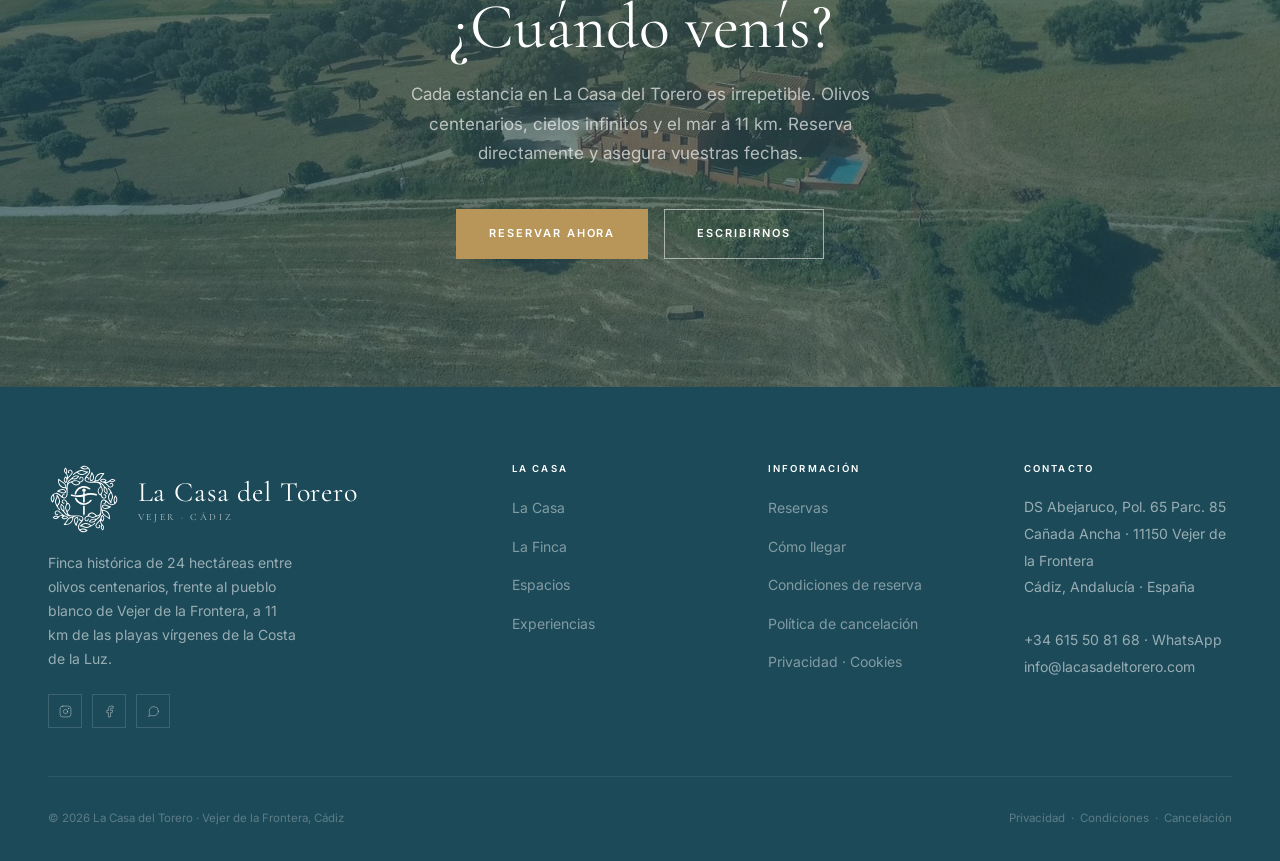
==== commit ee5b3e13: "Rooms: reorder Suite first, mobile horizontal slider with peek" ====
--- a/preview.html
+++ b/preview.html
@@ -335,6 +335,13 @@
 .spaces__header { text-align: center; margin-bottom: clamp(3rem,5vw,5rem); }
 .spaces__header .section-body { margin-inline: auto; margin-top: 1rem; }
 .spaces__grid { display: grid; grid-template-columns: repeat(4,1fr); gap: 1.5px; }
+@media(max-width:768px) {
+  .spaces__grid { display: flex; overflow-x: auto; scroll-snap-type: x mandatory; scrollbar-width: none; gap: 1.5px; cursor: grab; padding-right: 18vw; }
+  .spaces__grid::-webkit-scrollbar { display: none; }
+  .spaces__grid.dragging { cursor: grabbing; scroll-snap-type: none; }
+  .spaces__grid .space-card { flex: 0 0 72vw; scroll-snap-align: start; }
+  .spaces__grid .space-card__img { aspect-ratio: 3/4; }
+}
 .space-card { position: relative; overflow: hidden; cursor: pointer; }
 .space-card__img {
   width: 100%; aspect-ratio: 3/4; object-fit: cover;
@@ -584,7 +591,7 @@
 @media(max-width:1024px){
   .intro-strip__inner { grid-template-columns: repeat(2,1fr); }
   .intro-strip__item:nth-child(2) { border-right: none; }
-  .spaces__grid { grid-template-columns: 1fr 1fr; }
+  /* spaces slider on mobile — no grid override needed */
   .modality__grid { grid-template-columns: 1fr; }
   .footer__grid { grid-template-columns: 1fr 1fr; gap: 2rem; }
   .footer__brand { grid-column: span 2; }
@@ -602,7 +609,7 @@
   .nav-toggle { display:flex; }
   .about__inner,.finca__inner,.experience__inner,.location__inner { grid-template-columns:1fr; }
   .about__image-accent { right:0; bottom:-1.5rem; width:44%; border-width:4px; }
-  .spaces__grid { grid-template-columns:1fr; }
+  /* spaces uses flex slider on mobile */
   .testimonials__track { grid-template-columns:1fr; }
   .intro-strip__inner { grid-template-columns:1fr; }
   .intro-strip__item { border-right:none; border-bottom:1px solid rgba(255,255,255,.08); }
@@ -857,7 +864,38 @@
   </div>
   <div class="spaces__grid">
 
+    <!-- Suite del Torero -->
     <div class="space-card reveal">
+      <div class="space-card__img s3">
+        <img loading="lazy" src="assets/img/espacios/hab-slide-1.jpg" alt="Suite del Torero" style="width:100%;height:100%;object-fit:cover;display:block;">
+      </div>
+      <div class="space-card__overlay">
+        <span class="space-card__tag">Suite</span>
+        <h3 class="space-card__name">Suite del Torero</h3>
+        <p class="space-card__size">50 m² · Hasta 4 personas</p>
+        <p class="space-card__price">Desde 165 € / noche</p>
+        <p class="space-card__desc">Gran cuarto de baño. Terrazas con vistas a Vejer. Acceso directo al campo.</p>
+        <a href="#reservas" class="space-card__cta">Reservar</a>
+      </div>
+    </div>
+
+    <!-- Doble Superior -->
+    <div class="space-card reveal d1">
+      <div class="space-card__img s2">
+        <img loading="lazy" src="assets/img/espacios/doble-superior.jpg" alt="Doble Superior" style="width:100%;height:100%;object-fit:cover;display:block;">
+      </div>
+      <div class="space-card__overlay">
+        <span class="space-card__tag">Habitación doble superior</span>
+        <h3 class="space-card__name">Doble Superior</h3>
+        <p class="space-card__size">33 m² · Hasta 2 personas</p>
+        <p class="space-card__price">Desde 140 € / noche</p>
+        <p class="space-card__desc">Amplio cuarto de baño. Terraza con vista a Vejer. Acceso al campo.</p>
+        <a href="#reservas" class="space-card__cta">Reservar</a>
+      </div>
+    </div>
+
+    <!-- Habitación Doble -->
+    <div class="space-card reveal d2">
       <div class="space-card__img s1">
         <img loading="lazy" src="assets/img/espacios/habitacion-doble.jpg" alt="Habitación Doble" style="width:100%;height:100%;object-fit:cover;display:block;">
       </div>
@@ -871,34 +909,7 @@
       </div>
     </div>
 
-    <div class="space-card reveal d1">
-      <div class="space-card__img s2">
-        <img loading="lazy" src="assets/img/espacios/doble-superior.jpg" alt="Doble Superior" style="width:100%;height:100%;object-fit:cover;display:block;">
-      </div>
-      <div class="space-card__overlay">
-        <span class="space-card__tag">Habitación doble superior</span>
-        <h3 class="space-card__name">Doble Superior</h3>
-        <p class="space-card__size">33 m² · Hasta 2 personas</p>
-        <p class="space-card__price">Desde 140 € / noche</p>
-        <p class="space-card__desc">Amplio cuarto de baño. Terraza con vista a Vejer. Acceso al campo.</p>
-        <a href="#reservas" class="space-card__cta">Reservar</a>
-      </div>
-    </div>
-
-    <div class="space-card reveal d2">
-      <div class="space-card__img s3">
-        <img loading="lazy" src="assets/img/espacios/hab-slide-1.jpg" alt="Suite del Torero" style="width:100%;height:100%;object-fit:cover;display:block;">
-      </div>
-      <div class="space-card__overlay">
-        <span class="space-card__tag">Suite</span>
-        <h3 class="space-card__name">Suite del Torero</h3>
-        <p class="space-card__size">50 m² · Hasta 4 personas</p>
-        <p class="space-card__price">Desde 165 € / noche</p>
-        <p class="space-card__desc">Gran cuarto de baño. Terrazas con vistas a Vejer. Acceso directo al campo.</p>
-        <a href="#reservas" class="space-card__cta">Reservar</a>
-      </div>
-    </div>
-
+    <!-- Apartamento Panorámico -->
     <div class="space-card reveal d3">
       <div class="space-card__img" style="background:linear-gradient(145deg,#1e2a3a,#0d1520);">
         <img loading="lazy" src="assets/img/espacios/apartamento.jpg" alt="Apartamento panorámico" style="width:100%;height:100%;object-fit:cover;display:block;">
@@ -915,6 +926,16 @@
 
   </div>
 </section>
+<script>
+(function(){
+  var g = document.querySelector('.spaces__grid');
+  if(!g) return;
+  var down=false, sx=0, sl=0;
+  g.addEventListener('mousedown', function(e){ down=true; g.classList.add('dragging'); sx=e.pageX; sl=g.scrollLeft; });
+  window.addEventListener('mouseup', function(){ down=false; g.classList.remove('dragging'); });
+  g.addEventListener('mousemove', function(e){ if(!down) return; e.preventDefault(); g.scrollLeft=sl-(e.pageX-sx); });
+})();
+</script>
 
 
 <!-- ══════════════════ ABOUT — LA CASA ══════════════════ -->
